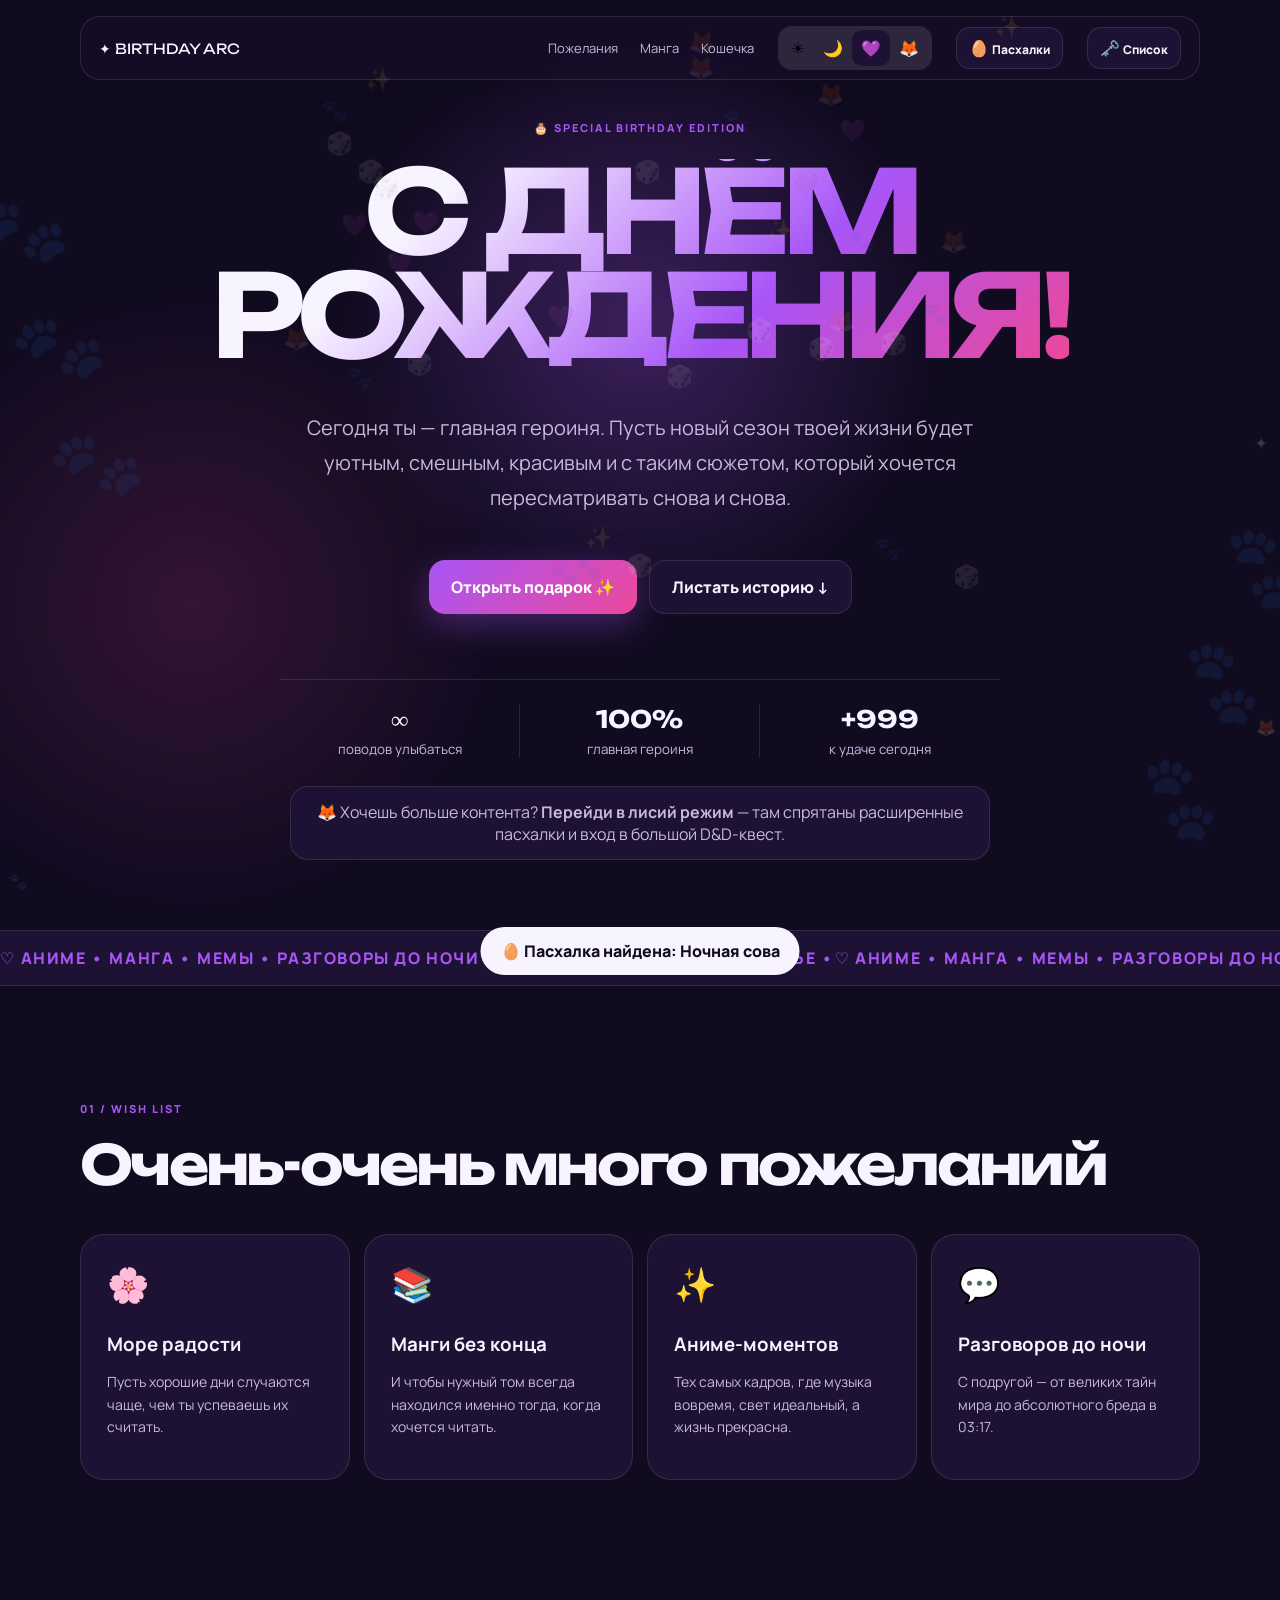
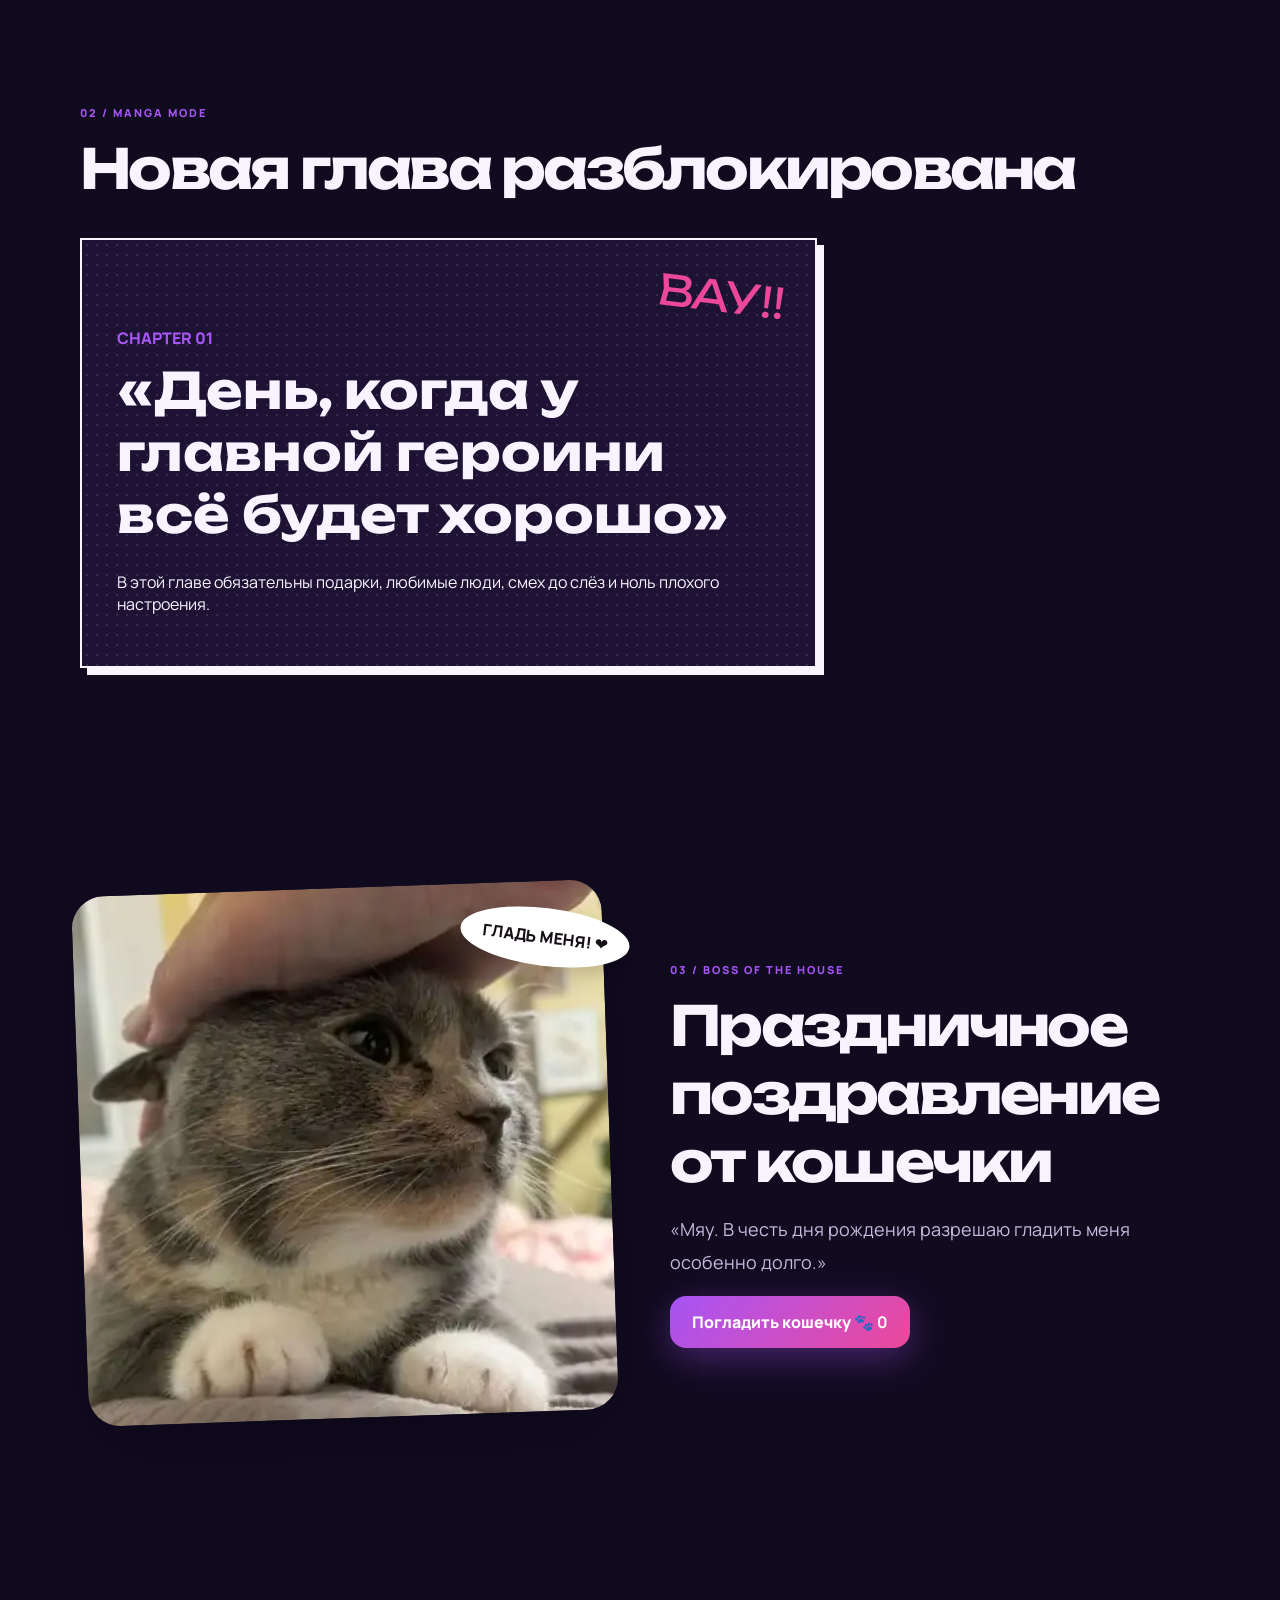
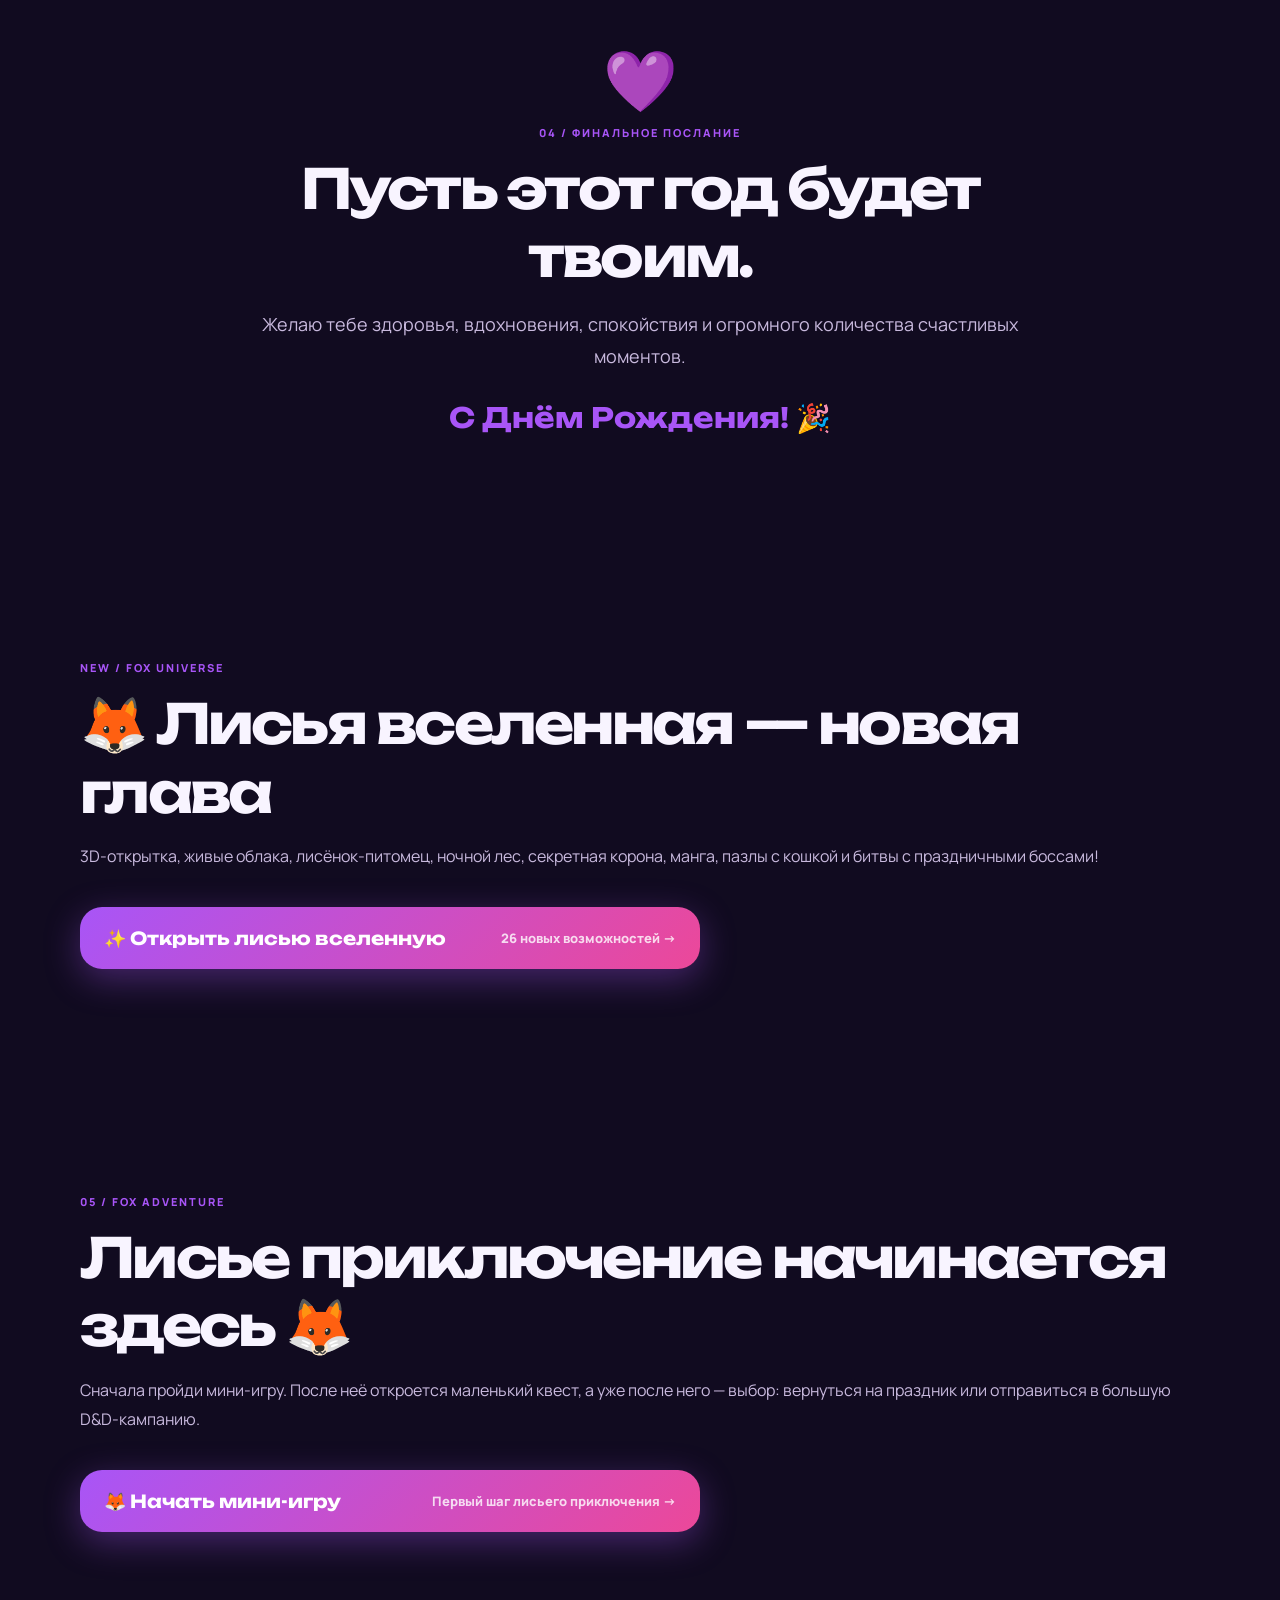
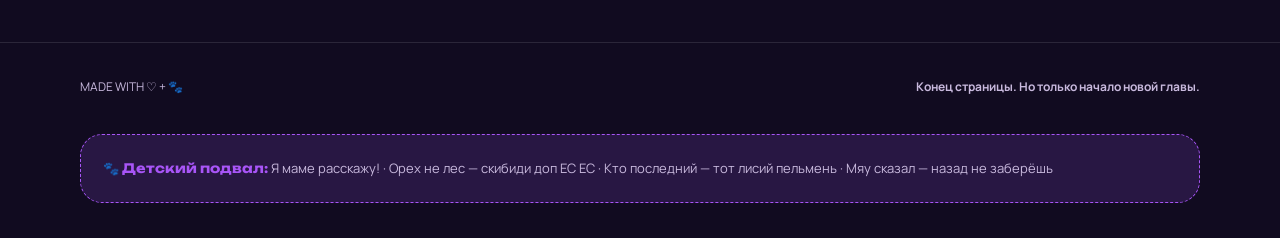
==== index.html @ 1d1bf6b6 "Link new fox universe from main birthday page" ====
<!doctype html><html lang="ru"><head><meta charset="utf-8"><meta name="viewport" content="width=device-width,initial-scale=1,viewport-fit=cover"><meta name="theme-color" content="#7c3aed"><title>Для самой главной героини 💜</title><link rel="stylesheet" href="style.css"></head><body data-theme="purple">
<div id="preloader"><div class="loaderCat">🐾</div><b>Загружаем праздничную главу…</b></div><canvas id="fx"></canvas>
<nav class="topbar"><a class="brand" href="#home">✦ BIRTHDAY ARC</a><div class="navlinks"><a href="#wishes">Пожелания</a><a href="#manga">Манга</a><a href="#cat">Кошечка</a></div><div class="theme-switcher"><button class="tip" data-tip="Светлая" data-theme="light">☀️</button><button class="tip" data-tip="Тёмная" data-theme="dark">🌙</button><button class="tip active" data-tip="Фиолетовая" data-theme="purple">💜</button><button class="tip" data-tip="Лиса" data-theme="fox">🦊</button></div><button class="secret-nav tip" data-tip="Пасхалки" id="secretMenuBtn">🥚 <span>Пасхалки</span></button><button class="secret-nav tip" data-tip="Все пасхалки" id="eggGuideBtn">🗝️ <span>Список</span></button></nav>
<div class="pawTrail pawTrailLeft" aria-hidden="true">🐾<br>🐾<br>🐾</div><div class="pawTrail pawTrailRight" aria-hidden="true">🐾<br>🐾<br>🐾</div><main><header class="hero" id="home"><div class="badge">🎂 SPECIAL BIRTHDAY EDITION</div><h1>С ДНЁМ<br><span>РОЖДЕНИЯ!</span></h1><p class="lead">Сегодня ты — главная героиня. Пусть новый сезон твоей жизни будет уютным, смешным, красивым и с таким сюжетом, который хочется пересматривать снова и снова.</p><div class="heroBtns"><button class="primary" id="openGift">Открыть подарок ✨</button><a class="ghost" href="#wishes">Листать историю ↓</a></div><div class="stats"><div><b>∞</b><small>поводов улыбаться</small></div><div><b>100%</b><small>главная героиня</small></div><div><b>+999</b><small>к удаче сегодня</small></div></div><div class="foxInvite" id="foxInvite">🦊 Хочешь больше контента? <b>Перейди в лисий режим</b> — там спрятаны расширенные пасхалки и вход в большой D&D-квест.</div></header>
<section class="ticker"><div><span>♡ АНИМЕ • МАНГА • МЕМЫ • РАЗГОВОРЫ ДО НОЧИ • КОШЕЧКА • ПОДАРКИ • СЧАСТЬЕ • </span><span>♡ АНИМЕ • МАНГА • МЕМЫ • РАЗГОВОРЫ ДО НОЧИ • КОШЕЧКА • ПОДАРКИ • СЧАСТЬЕ • </span></div></section>
<section id="wishes" class="section"><div class="sectionHead"><span>01 / WISH LIST</span><h2>Очень-очень много пожеланий</h2></div><div class="cards"><article><i>🌸</i><h3>Море радости</h3><p>Пусть хорошие дни случаются чаще, чем ты успеваешь их считать.</p></article><article><i>📚</i><h3>Манги без конца</h3><p>И чтобы нужный том всегда находился именно тогда, когда хочется читать.</p></article><article><i>✨</i><h3>Аниме-моментов</h3><p>Тех самых кадров, где музыка вовремя, свет идеальный, а жизнь прекрасна.</p></article><article><i>💬</i><h3>Разговоров до ночи</h3><p>С подругой — от великих тайн мира до абсолютного бреда в 03:17.</p></article></div></section>
<section id="manga" class="section manga"><div class="sectionHead"><span>02 / MANGA MODE</span><h2>Новая глава разблокирована</h2></div><div class="comic"><div class="comicBig"><div class="sfx">ВАУ!!</div><div class="chapter">CHAPTER 01</div><h3>«День, когда у главной героини всё будет хорошо»</h3><p>В этой главе обязательны подарки, любимые люди, смех до слёз и ноль плохого настроения.</p></div></div></section>
<section id="cat" class="section cat"><div class="catPhoto"><img src="assets/cat.webp" alt="Наша кошечка" class="realCat"><div class="catBubble">ГЛАДЬ МЕНЯ! ❤️</div></div><div class="catText"><span>03 / BOSS OF THE HOUSE</span><h2>Праздничное поздравление от кошечки</h2><p>«Мяу. В честь дня рождения разрешаю гладить меня особенно долго.»</p><button class="primary" id="petCat">Погладить кошечку 🐾 <b id="pets">0</b></button></div></section>
<section class="section final"><div class="heart">💜</div><span>04 / ФИНАЛЬНОЕ ПОСЛАНИЕ</span><h2>Пусть этот год будет твоим.</h2><p>Желаю тебе здоровья, вдохновения, спокойствия и огромного количества счастливых моментов.</p><strong>С Днём Рождения! 🎉</strong></section>
<section class="section questGate"><div class="sectionHead"><span>NEW / FOX UNIVERSE</span><h2>🦊 Лисья вселенная — новая глава</h2><p>3D-открытка, живые облака, лисёнок-питомец, ночной лес, секретная корона, манга, пазлы с кошкой и битвы с праздничными боссами!</p></div><a class="adventureBtn primary" href="wonder.html"><b>✨ Открыть лисью вселенную</b><span>26 новых возможностей →</span></a></section><section class="section questGate"><div class="sectionHead"><span>05 / FOX ADVENTURE</span><h2>Лисье приключение начинается здесь 🦊</h2><p>Сначала пройди мини-игру. После неё откроется маленький квест, а уже после него — выбор: вернуться на праздник или отправиться в большую D&D-кампанию.</p></div><a class="adventureBtn primary" href="mini-quest.html"><b>🦊 Начать мини-игру</b><span>Первый шаг лисьего приключения →</span></a></section></main>
<footer><span>MADE WITH ♡ + 🐾</span><b>Конец страницы. Но только начало новой главы.</b><div class="footerJokes"><b>🐾 Детский подвал:</b> Я маме расскажу! · Орех не лес — скибиди доп ЕС ЕС · Кто последний — тот лисий пельмень · Мяу сказал — назад не заберёшь</div></footer>
<div class="modal" id="gift"><div class="giftbox"><button id="closeGift">×</button><div class="giftEmoji">🎁</div><h2>Ты сегодня официально легенда дня ✨</h2><button class="primary" id="boom">Забрать бонус 💜</button></div></div>
<div class="egg egg1" data-egg="Лапка в углу">🐾</div><div class="egg egg2" data-egg="Звёздная пыль">✦</div><div class="egg egg3" data-egg="Лисий хвост">🦊</div><div id="secretPanel"><div class="secretCard"><button id="closeSecrets">×</button><small>🦊 FOX SECRET ARCHIVE</small><h2>🥚 Лисьи пасхалки</h2><p><b id="eggCount">0</b> / 15 найдено</p><p class="eggIntro">Каждая пасхалка — маленький секрет страницы. Найденные показывают своё название и описание. Наведи или нажми на выполненную, чтобы узнать, что нужно было сделать.</p><div id="eggList"></div><button class="ghost" id="hintBtn">💡 Дать подсказку</button><p id="hintText"></p></div></div><div id="eggGuide" class="modal"><div class="giftbox eggGuideBox"><button id="closeEggGuide">×</button><div class="giftEmoji">🗝️</div><h2>Карта пасхалок</h2><p>Здесь можно посмотреть названия всех секретов. Способ получения скрыт, пока пасхалка не выполнена.</p><div id="eggGuideList"></div></div></div><div id="toast">🐾 Кошечка довольна!</div><script src="script.js"></script></body></html>
---- style.css ----
@import url('https://fonts.googleapis.com/css2?family=Manrope:wght@400;600;700;800&family=Unbounded:wght@600;800&display=swap');
*{box-sizing:border-box}html{scroll-behavior:smooth}body{margin:0;font-family:Manrope,system-ui,sans-serif;background:var(--bg);color:var(--text);transition:.35s;overflow-x:hidden;--bg:#110b20;--card:#1d1233;--text:#f8f4ff;--muted:#c8b9dd;--accent:#a855f7;--accent2:#ec4899;--line:#ffffff1c;--glass:#160d27cc}body[data-theme=light]{--bg:#fff9fd;--card:#fff;--text:#291936;--muted:#735f7d;--accent:#9333ea;--accent2:#db2777;--line:#6b21771c;--glass:#fff9f2dd}body[data-theme=dark]{--bg:#090b11;--card:#12151d;--text:#f5f5f7;--muted:#aeb4c0;--accent:#7c3aed;--accent2:#d946ef;--line:#ffffff18;--glass:#090b11dd}button,a{font:inherit}.topbar{position:fixed;z-index:20;top:16px;left:50%;transform:translateX(-50%);width:min(1120px,calc(100% - 28px));height:64px;border:1px solid var(--line);background:var(--glass);backdrop-filter:blur(20px);border-radius:20px;display:flex;align-items:center;padding:0 18px;gap:24px;box-shadow:0 12px 40px #0002}.brand{font-family:Unbounded;text-decoration:none;color:var(--text);font-size:14px}.navlinks{display:flex;gap:22px;margin-left:auto}.navlinks a{color:var(--muted);text-decoration:none;font-size:13px}.theme-switcher{display:flex;padding:4px;background:var(--line);border-radius:14px}.theme-switcher button{border:0;background:transparent;border-radius:10px;padding:7px 9px;cursor:pointer}.theme-switcher button.active{background:var(--card)}main{position:relative;z-index:2}.hero{min-height:100svh;display:flex;flex-direction:column;align-items:center;justify-content:center;text-align:center;padding:120px 20px 70px;background:radial-gradient(circle at 50% 35%,color-mix(in srgb,var(--accent) 28%,transparent),transparent 34%),radial-gradient(circle at 15% 65%,color-mix(in srgb,var(--accent2) 16%,transparent),transparent 25%)}.badge,.sectionHead span,.catText>span,.final>span{font-weight:800;letter-spacing:.18em;font-size:11px;color:var(--accent)}h1{font-family:Unbounded;font-size:clamp(50px,9vw,118px);line-height:.9;letter-spacing:-.07em;margin:24px 0;background:linear-gradient(135deg,var(--text) 25%,var(--accent) 65%,var(--accent2));-webkit-background-clip:text;color:transparent}h1 span{white-space:nowrap}.lead{max-width:720px;color:var(--muted);font-size:clamp(16px,2vw,20px);line-height:1.75}.heroBtns{display:flex;gap:12px;margin-top:25px}.primary,.ghost{border:0;border-radius:16px;padding:15px 22px;text-decoration:none;cursor:pointer;font-weight:800}.primary{background:linear-gradient(135deg,var(--accent),var(--accent2));color:white;box-shadow:0 10px 35px color-mix(in srgb,var(--accent) 35%,transparent)}.ghost{border:1px solid var(--line);color:var(--text);background:var(--card)}.stats{display:grid;grid-template-columns:repeat(3,1fr);width:min(720px,100%);margin-top:65px;border-top:1px solid var(--line);padding-top:24px}.stats div{display:flex;flex-direction:column;border-right:1px solid var(--line)}.stats div:last-child{border:0}.stats b{font-family:Unbounded;font-size:24px}.stats small{color:var(--muted);margin-top:6px}.ticker{overflow:hidden;border-block:1px solid var(--line);padding:16px 0;background:var(--card);white-space:nowrap}.ticker div{width:max-content;font-weight:800;letter-spacing:.1em;color:var(--accent);animation:ticker 25s linear infinite}@keyframes ticker{to{transform:translateX(-50%)}}.section{width:min(1120px,calc(100% - 36px));margin:0 auto;padding:110px 0}.sectionHead{margin-bottom:36px}.sectionHead h2,.catText h2,.final h2{font-family:Unbounded;font-size:clamp(30px,5vw,55px);letter-spacing:-.05em;margin:12px 0}.sectionHead p,.catText p,.final p{color:var(--muted);line-height:1.8}.cards{display:grid;grid-template-columns:repeat(4,1fr);gap:14px}.cards article{background:var(--card);border:1px solid var(--line);border-radius:24px;padding:26px;min-height:220px;transition:.25s}.cards article:hover{transform:translateY(-7px) rotate(-1deg);border-color:var(--accent)}.cards i{font-style:normal;font-size:34px}.cards h3{margin:24px 0 8px}.cards p{color:var(--muted);font-size:14px;line-height:1.6}.comic{display:grid;grid-template-columns:2fr 1fr;gap:14px}.comicBig,.comicSide>div{background:var(--card);border:2px solid var(--text);box-shadow:7px 7px 0 var(--text);padding:35px;position:relative}.comicBig{min-height:430px;display:flex;flex-direction:column;justify-content:flex-end;background-image:radial-gradient(var(--line) 1px,transparent 1px);background-size:10px 10px}.comicBig h3{font-family:Unbounded;font-size:clamp(28px,4vw,50px);max-width:800px;margin:10px 0}.comicBig p{max-width:700px}.chapter{font-weight:900;color:var(--accent)}.sfx{position:absolute;right:30px;top:30px;font-family:Unbounded;font-size:42px;transform:rotate(7deg);color:var(--accent2)}.comicSide{display:grid;gap:14px}.comicSide>div{display:flex;flex-direction:column;justify-content:center}.comicSide b{font-family:Unbounded;font-size:28px;margin-bottom:15px}.comicSide span{color:var(--muted)}.cat{display:grid;grid-template-columns:1fr 1fr;gap:60px;align-items:center}.catPhoto{position:relative}.catPhoto img{width:100%;display:block;border-radius:32px;box-shadow:0 25px 80px #0004;transform:rotate(-2deg)}.catBubble{position:absolute;right:-20px;top:20px;background:white;color:#181018;padding:18px 22px;border-radius:50%;font-weight:900;transform:rotate(7deg);box-shadow:0 8px 25px #0003}.catText p{font-size:18px}.final{text-align:center;max-width:850px}.final .heart{font-size:60px;animation:pulse 1.3s infinite}.final p{font-size:18px}.final strong{display:block;font-family:Unbounded;font-size:28px;margin-top:28px;color:var(--accent)}@keyframes pulse{50%{transform:scale(1.18)}}footer{border-top:1px solid var(--line);padding:35px max(20px,calc((100% - 1120px)/2));display:flex;justify-content:space-between;color:var(--muted);font-size:12px}.paw-float{position:fixed;z-index:1;opacity:.12;pointer-events:none}.paw-float img{width:180px}.p1{left:-55px;top:25%;transform:rotate(20deg)}.p2{right:-60px;bottom:10%;transform:rotate(-18deg)}#fx{position:fixed;inset:0;z-index:50;pointer-events:none}.modal{position:fixed;z-index:40;inset:0;background:#05020bd9;backdrop-filter:blur(12px);display:grid;place-items:center;padding:20px;opacity:0;visibility:hidden;transition:.25s}.modal.show{opacity:1;visibility:visible}.giftbox{width:min(500px,100%);background:var(--card);border:1px solid var(--line);border-radius:32px;padding:42px;text-align:center;position:relative;box-shadow:0 40px 100px #0008}.giftbox>button#closeGift{position:absolute;right:15px;top:15px;border:0;background:var(--line);color:var(--text);width:38px;height:38px;border-radius:50%;font-size:20px}.giftEmoji{font-size:70px}.giftbox h2{font-family:Unbounded}.giftbox p{line-height:1.8;color:var(--muted)}#toast{position:fixed;z-index:60;left:50%;bottom:25px;transform:translate(-50%,100px);background:var(--text);color:var(--bg);padding:13px 20px;border-radius:99px;font-weight:800;transition:.3s}#toast.show{transform:translate(-50%,0)}#preloader{position:fixed;z-index:100;inset:0;background:#110b20;color:#fff;display:grid;place-content:center;text-align:center;gap:16px;transition:.5s}.loaderCat{font-size:55px;animation:pulse .8s infinite}#preloader.hide{opacity:0;visibility:hidden}
@media(max-width:850px){.navlinks{display:none}.topbar{height:58px}.brand{font-size:11px}.theme-switcher{margin-left:auto}.hero{padding-top:100px}.cards{grid-template-columns:repeat(2,1fr)}.comic,.cat{grid-template-columns:1fr}.comicBig{min-height:380px}.cat{gap:35px}.catBubble{right:5px}.section{padding:80px 0}footer{flex-direction:column;gap:8px}.paw-float img{width:110px}}
@media(max-width:520px){h1{font-size:clamp(43px,15vw,70px)}h1 span{white-space:normal}.heroBtns{flex-direction:column;width:100%}.heroBtns>*{width:100%}.stats{gap:5px}.stats b{font-size:18px}.stats small{font-size:10px;padding:0 4px}.cards{grid-template-columns:1fr}.cards article{min-height:auto}.comicBig,.comicSide>div{padding:24px}.sfx{font-size:28px}.giftbox{padding:35px 22px}.catText p,.final p{font-size:16px}}
@media(prefers-reduced-motion:reduce){*{scroll-behavior:auto!important;animation:none!important;transition:none!important}}

body[data-theme=fox]{--bg:#160d08;--card:#2a160c;--text:#fff7e8;--muted:#e7c7a5;--accent:#ff7a18;--accent2:#ffb000;--line:#ffbd6630;--glass:#1b0e08dd}.foxDen{display:grid;grid-template-columns:220px 1fr;gap:30px;align-items:center;background:var(--card);border:1px solid var(--line);border-radius:32px;padding:34px}.foxHero{font-size:130px;text-align:center;cursor:pointer}.codeRow{display:flex;gap:10px}.codeRow input{width:130px;border:1px solid var(--line);background:var(--bg);color:var(--text);font-size:28px;text-align:center;border-radius:14px;padding:10px}.egg{position:fixed;z-index:15;cursor:pointer;opacity:.18}.egg:hover{opacity:1}.egg1{left:8px;bottom:8px}.egg2{right:12px;top:48%}.egg3{right:4px;bottom:18%}#secretPanel{position:fixed;z-index:70;inset:0;background:#05020bd9;backdrop-filter:blur(12px);display:grid;place-items:center;padding:18px;opacity:0;visibility:hidden;transition:.25s}#secretPanel.show{opacity:1;visibility:visible}.secretCard{width:min(600px,100%);max-height:85vh;overflow:auto;background:var(--card);border:1px solid var(--line);border-radius:28px;padding:30px;position:relative}.secretCard>button#closeSecrets{position:absolute;right:14px;top:14px}#eggList{display:grid;grid-template-columns:1fr 1fr;gap:8px;margin:20px 0}.eggItem{padding:10px;border-radius:12px;background:var(--line);font-size:13px}.eggItem.locked{opacity:.45;filter:blur(2px)}#hintText{color:var(--accent);min-height:24px}@media(max-width:650px){.foxDen{grid-template-columns:1fr}.codeRow{flex-direction:column}.codeRow input{width:100%}#eggList{grid-template-columns:1fr}}

body[data-theme=fox]{--bg:#160d08;--card:#2a160c;--text:#fff7e8;--muted:#e7c7a5;--accent:#ff7a18;--accent2:#ffb000;--line:#ffbd6630;--glass:#1b0e08dd}
.tip{position:relative}.tip:after{content:attr(data-tip);position:absolute;top:calc(100% + 12px);left:50%;transform:translateX(-50%) translateY(-5px);background:#111;color:#fff;padding:7px 10px;border-radius:9px;font-size:11px;white-space:nowrap;opacity:0;pointer-events:none;transition:.2s}.tip:hover:after{opacity:1;transform:translateX(-50%) translateY(0)}
.secret-nav{border:1px solid var(--line);background:var(--card);color:var(--text);border-radius:14px;padding:9px 12px;cursor:pointer;font-weight:800}.secret-nav span{font-size:12px}.foxInvite{margin-top:28px;max-width:700px;padding:14px 18px;border:1px solid var(--line);background:var(--card);border-radius:18px;color:var(--muted)}
.foxDen{display:grid;grid-template-columns:220px 1fr;gap:30px;align-items:center;background:var(--card);border:1px solid var(--line);border-radius:32px;padding:34px}.foxHero{font-size:130px;text-align:center;cursor:pointer}.codeRow{display:flex;gap:10px}.codeRow input{width:130px;border:1px solid var(--line);background:var(--bg);color:var(--text);font-size:28px;font-weight:800;text-align:center;border-radius:14px;padding:10px}.bigQuest{display:inline-block;margin-top:15px}.hiddenQuest{display:none!important}
.catFallback{font-size:140px;min-height:330px;display:grid;place-items:center;background:linear-gradient(135deg,var(--card),color-mix(in srgb,var(--accent) 20%,var(--card)));border-radius:32px}
.egg{position:fixed;z-index:15;cursor:pointer;opacity:.18}.egg:hover{opacity:1}.egg1{left:8px;bottom:8px}.egg2{right:12px;top:48%}.egg3{right:4px;bottom:18%}#secretPanel{position:fixed;z-index:70;inset:0;background:#120904e8;backdrop-filter:blur(12px);display:grid;place-items:center;padding:18px;opacity:0;visibility:hidden;transition:.25s}#secretPanel.show{opacity:1;visibility:visible}.secretCard{width:min(600px,100%);max-height:85vh;overflow:auto;background:linear-gradient(145deg,#2a160c,#1b0e08);border:1px solid #ff9a3d55;border-radius:28px;padding:30px;position:relative;box-shadow:0 30px 100px #0008}.secretCard h2{color:#ff9a3d}.secretCard>button#closeSecrets{position:absolute;right:14px;top:14px;border:0;border-radius:50%;width:38px;height:38px;background:#ff9a3d22;color:#fff}#eggList{display:grid;grid-template-columns:1fr 1fr;gap:8px;margin:20px 0}.eggItem{padding:10px;border-radius:12px;background:#ff9a3d18;font-size:13px}.eggItem.locked{opacity:.45;filter:blur(2px)}#hintText{color:#ffb000;min-height:24px}
@media(max-width:850px){.secret-nav span{display:none}.topbar{gap:8px}.foxDen{grid-template-columns:1fr}.foxHero{font-size:100px}}
.realCat{width:100%;aspect-ratio:1/1;object-fit:cover;object-position:center;border-radius:32px;display:block;box-shadow:0 24px 70px #0005}
.questPickGrid{display:grid;grid-template-columns:1fr 1fr;gap:16px}.questPick{min-height:180px;padding:28px;border-radius:28px;border:1px solid var(--line);background:linear-gradient(145deg,var(--card),color-mix(in srgb,var(--accent) 10%,var(--card)));color:var(--text);text-decoration:none;display:flex;flex-direction:column;justify-content:flex-end;transition:.25s}.questPick:hover{transform:translateY(-6px);border-color:var(--accent)}.questPick b{font-family:Unbounded;font-size:24px}.questPick span{margin-top:10px;color:var(--muted)}
@media(max-width:650px){
 body{padding-bottom:12px}.topbar{top:8px;width:calc(100% - 16px);height:auto;min-height:58px;padding:8px 10px;border-radius:18px;gap:7px}.brand{font-size:10px;line-height:1.2;max-width:92px}.theme-switcher{padding:3px;gap:1px}.theme-switcher button{padding:7px;width:34px;height:34px}.secret-nav{width:38px;height:38px;padding:0;display:grid;place-items:center}.secret-nav span{display:none}
 .hero{min-height:92svh;padding:96px 16px 55px}.hero h1{margin:18px 0;font-size:clamp(42px,14vw,64px);line-height:.94}.lead{font-size:15px;line-height:1.65}.foxInvite{font-size:13px;margin-top:24px}.stats{margin-top:38px}.section{width:calc(100% - 24px);padding:64px 0}.sectionHead{margin-bottom:24px}.sectionHead h2,.catText h2,.final h2{font-size:clamp(27px,9vw,40px);line-height:1.08}
 .cards{gap:10px}.cards article{border-radius:20px;padding:20px}.comicBig,.comicSide>div{box-shadow:4px 4px 0 var(--text);border-radius:4px}.comicBig{min-height:320px}.cat{gap:26px}.catPhoto{width:100%}.realCat{border-radius:24px;transform:none!important}.catBubble{right:8px;top:10px;padding:12px 15px;font-size:12px}.catText{text-align:center}.catText .primary{width:100%}
 .questPickGrid{grid-template-columns:1fr;gap:10px}.questPick{min-height:145px;padding:22px;border-radius:22px}.questPick b{font-size:20px}.foxDen{padding:22px;border-radius:24px}.foxHero{font-size:84px}.codeRow .primary{width:100%}
 .secretCard{width:100%;max-height:90svh;border-radius:24px;padding:24px 18px}.secretCard h2{font-size:26px}.giftbox{border-radius:24px}.tip:after{display:none}footer{padding:28px 18px}
}

.adventureBtn{display:flex!important;align-items:center;justify-content:space-between;gap:16px;width:min(620px,100%);padding:20px 24px!important;border-radius:22px!important;text-decoration:none!important}.adventureBtn b{font-family:Unbounded;font-size:18px}.adventureBtn span{font-size:13px;opacity:.8}.questStandalone{min-height:100svh;padding-top:90px}.unlockCard,.puzzleCard{background:var(--card);border:1px solid var(--line);border-radius:26px;padding:26px;margin:18px 0}.unlockCard{display:grid;gap:16px}.unlockCard>b{font-family:Unbounded;font-size:24px}.finishChoices{display:flex;gap:12px;flex-wrap:wrap;margin-top:20px}.finishChoices .adventureBtn{width:auto;flex:1;min-width:240px}.choiceBtn{border:1px solid var(--line);background:var(--bg);color:var(--text);border-radius:14px;padding:13px 18px;margin:6px;cursor:pointer}.choiceBtn.done{border-color:var(--accent);background:color-mix(in srgb,var(--accent) 18%,var(--card))}.questResult{margin-top:20px}.catGallery{display:grid;grid-template-columns:repeat(2,1fr);gap:14px;margin:24px 0 45px}.catGallery img,.photoPlaceholder{width:100%;aspect-ratio:1/1;object-fit:cover;border-radius:26px;border:1px solid var(--line)}.photoPlaceholder{display:grid;place-items:center;text-align:center;background:var(--card);font-size:38px;padding:20px}.photoPlaceholder b{display:block;font-size:14px}.finaleCats{margin-top:80px}
@media(max-width:650px){.adventureBtn{padding:17px 18px!important;border-radius:18px!important}.adventureBtn b{font-size:15px}.adventureBtn span{font-size:11px}.finishChoices{display:grid}.finishChoices .adventureBtn{width:100%;min-width:0}.puzzleCard,.unlockCard{padding:20px;border-radius:20px}.choiceBtn{width:100%;margin:5px 0}.catGallery{grid-template-columns:1fr;gap:10px}.finaleWishes{grid-template-columns:1fr}.questStandalone{padding-top:78px}}

.stickerWall{display:grid;grid-template-columns:repeat(3,1fr);gap:18px;margin:30px 0 55px}.sticker{position:relative;transform:rotate(-2deg);filter:drop-shadow(0 18px 20px #0005)}.sticker:nth-child(even){transform:rotate(2deg)}.sticker img{width:100%;aspect-ratio:1/1;object-fit:cover;border-radius:45% 55% 48% 52%;border:7px solid #fff}.sticker b{position:absolute;left:50%;bottom:4%;transform:translateX(-50%);width:max-content;max-width:92%;padding:9px 13px;border:4px solid #fff;border-radius:18px;background:#ff2f73;color:#fff;font-family:Unbounded;font-size:12px;text-align:center;text-shadow:0 2px #111;box-shadow:0 0 0 3px #111}.sillyFooter,.footerJokes{margin-top:30px;padding:22px;border:1px dashed var(--accent);border-radius:22px;background:color-mix(in srgb,var(--accent) 8%,var(--card));line-height:1.8}.sillyFooter b,.footerJokes b{font-family:Unbounded;color:var(--accent)}.footerJokes{width:min(1100px,calc(100% - 24px));margin:25px auto 0;font-size:13px}
@media(max-width:650px){.stickerWall{grid-template-columns:repeat(2,1fr);gap:12px}.sticker img{border-width:5px}.sticker b{font-size:9px;padding:7px 9px;border-width:3px}.sillyFooter,.footerJokes{padding:16px;font-size:12px}}

.eggIntro{color:var(--muted);line-height:1.6;font-size:13px}.eggItem{position:relative;cursor:help}.eggItem small{display:block;margin-top:7px;color:var(--muted);line-height:1.45}.eggItem.done:hover{border:1px solid var(--accent);transform:translateY(-2px)}#eggGuideList{display:grid;gap:9px;margin-top:20px;text-align:left}.guideEgg{display:flex;flex-direction:column;gap:5px;padding:13px 15px;border:1px solid var(--line);border-radius:14px;background:var(--bg)}.guideEgg b{color:var(--accent)}.guideEgg span{font-size:12px;color:var(--muted)}.eggGuideBox{max-height:88svh;overflow:auto}.catGallery{grid-template-columns:repeat(3,1fr)}.catGallery img:nth-child(2n){transform:rotate(1.5deg)}.catGallery img:nth-child(2n+1){transform:rotate(-1deg)}.catGallery img{transition:.25s}.catGallery img:hover{transform:scale(1.03) rotate(0)}
@media(max-width:650px){.catGallery{grid-template-columns:repeat(2,1fr)}.catGallery img{border-radius:18px}.topbar .secret-nav{flex:0 0 38px}}

/* Expanded sticker wall */
.stickerWall{grid-template-columns:repeat(4,minmax(0,1fr));gap:22px 16px}
.sticker{min-width:0;padding:5px 3px 18px}
.sticker img{display:block;width:100%;aspect-ratio:1/1;object-fit:cover;object-position:center;border-radius:48% 52% 46% 54%;border:7px solid #fff;outline:3px solid #111;background:#111}
.sticker:nth-child(3n) img{border-radius:55% 45% 52% 48%}
.sticker:nth-child(4n) img{object-position:45% 45%}
.sticker:nth-child(5n) img{object-position:55% 50%}
@media(max-width:850px){.stickerWall{grid-template-columns:repeat(3,minmax(0,1fr));gap:18px 12px}}
@media(max-width:650px){.stickerWall{grid-template-columns:repeat(2,minmax(0,1fr));gap:18px 10px}.sticker{padding-bottom:16px}.sticker img{border-width:5px;outline-width:2px}.sticker b{max-width:96%;white-space:normal;line-height:1.2}}

/* Audit fixes */
.ticker div{display:flex}.ticker div span{display:inline-block}
footer{flex-wrap:wrap;gap:14px}.footerJokes{flex-basis:100%}
.stickerHead{margin-top:70px;margin-bottom:22px}.finaleBasement{width:min(1120px,calc(100% - 36px));margin:40px auto 0}
@media(max-width:650px){.stickerHead{margin-top:52px}.finaleBasement{width:calc(100% - 24px)}}

/* Full-site audit fixes */
button:focus-visible,a:focus-visible,input:focus-visible{outline:3px solid var(--accent);outline-offset:3px}
img{max-width:100%}.questResult:empty{display:none}
.finaleBasement{box-sizing:border-box;margin-top:48px;padding:24px;border:1px solid var(--line);border-radius:22px;background:var(--card)}
@media(max-width:420px){.topbar{gap:4px}.brand{max-width:76px;font-size:9px}.theme-switcher button{width:31px;height:31px;padding:5px}.secret-nav{width:34px;height:34px}.questNav{font-size:12px;padding:10px}.questHero{padding-left:14px;padding-right:14px}.questHero h1{font-size:clamp(42px,14vw,64px)}.chapter{padding:20px}.boss{font-size:100px}}

/* Paw trail background */
.pawTrail{position:fixed;z-index:0;pointer-events:none;opacity:.12;font-size:72px;line-height:1.7;filter:drop-shadow(0 4px 10px #0003);transform:rotate(-18deg);user-select:none}.pawTrailLeft{left:1vw;top:18vh}.pawTrailRight{right:1vw;bottom:4vh;transform:rotate(20deg)}body[data-theme=fox] .pawTrail{color:#ff8a24;opacity:.28;font-size:0}body[data-theme=fox] .pawTrail::before{content:"🦊  🐾  🦊  🐾  🦊";font-size:64px;display:block;writing-mode:vertical-rl;letter-spacing:18px} @media(max-width:650px){.pawTrail{font-size:46px;opacity:.09}.pawTrailLeft{left:-14px}.pawTrailRight{right:-14px}body[data-theme=fox] .pawTrail::before{font-size:42px}}
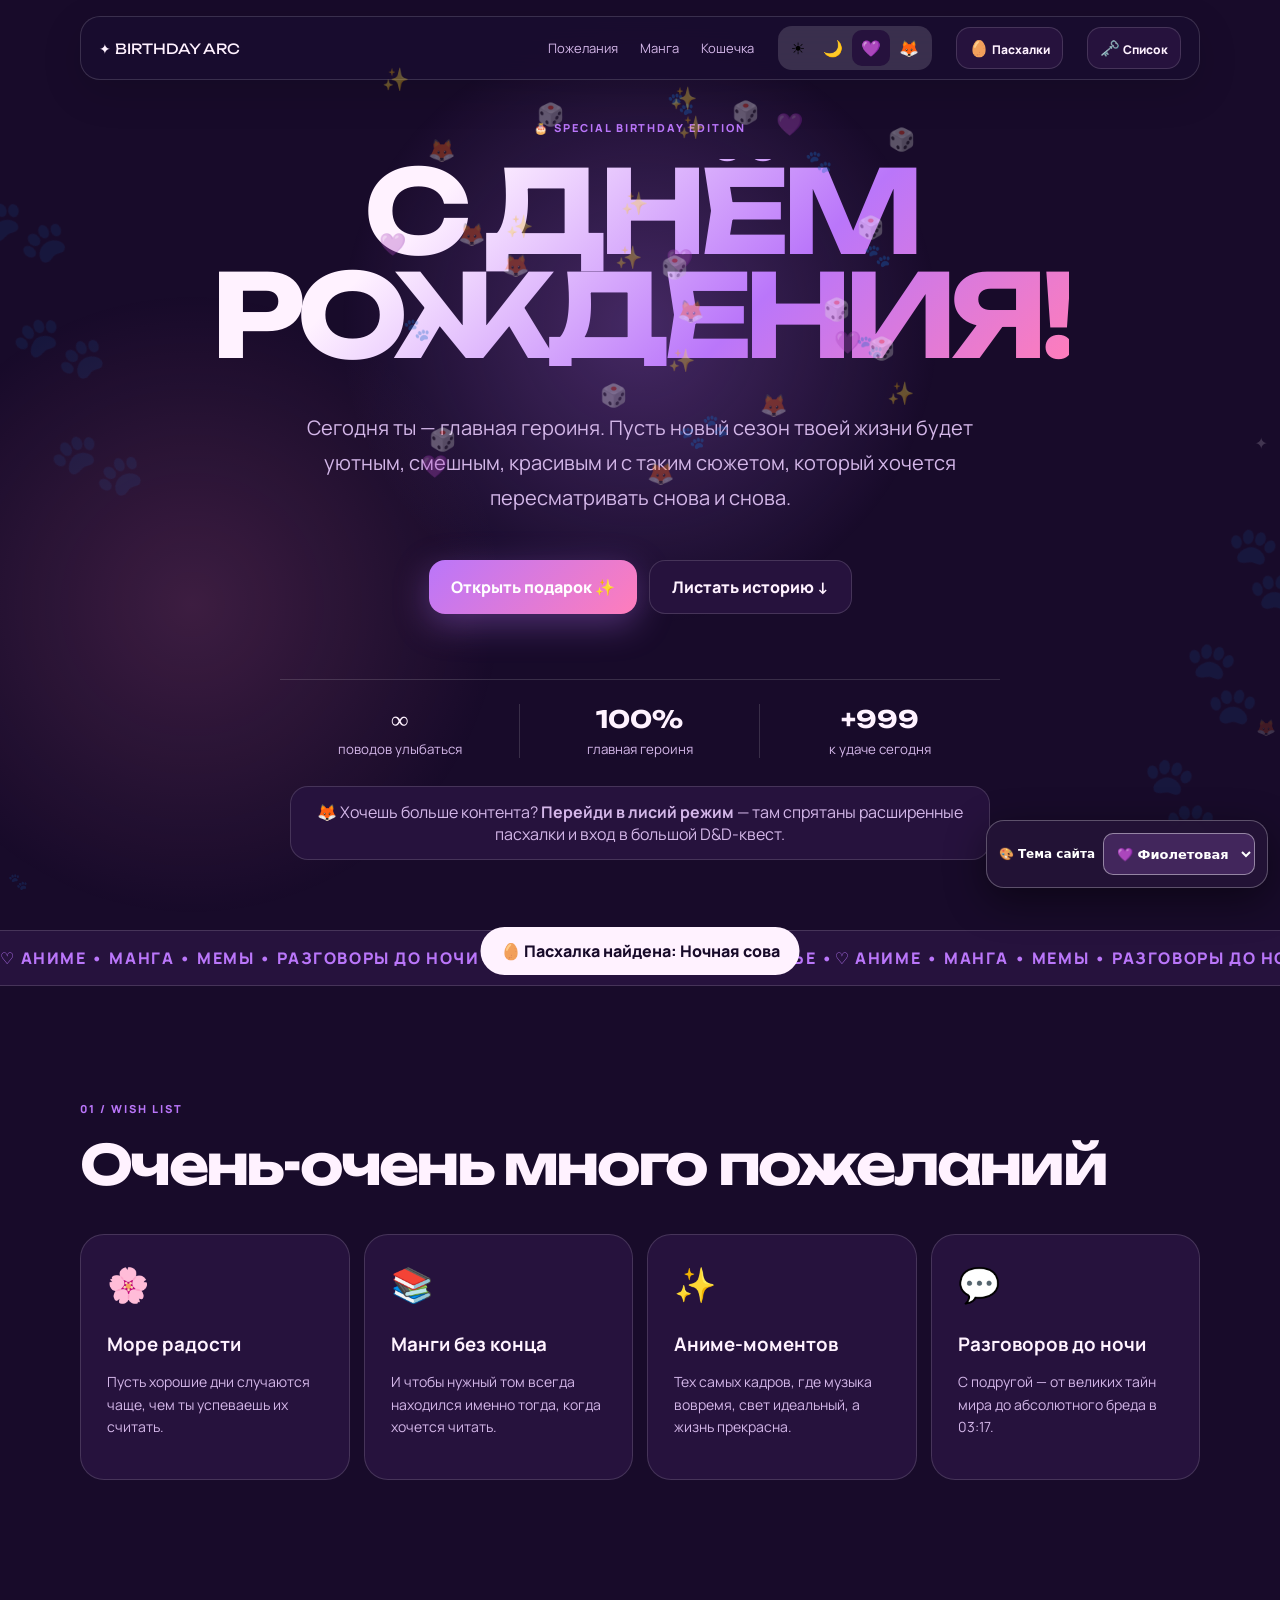
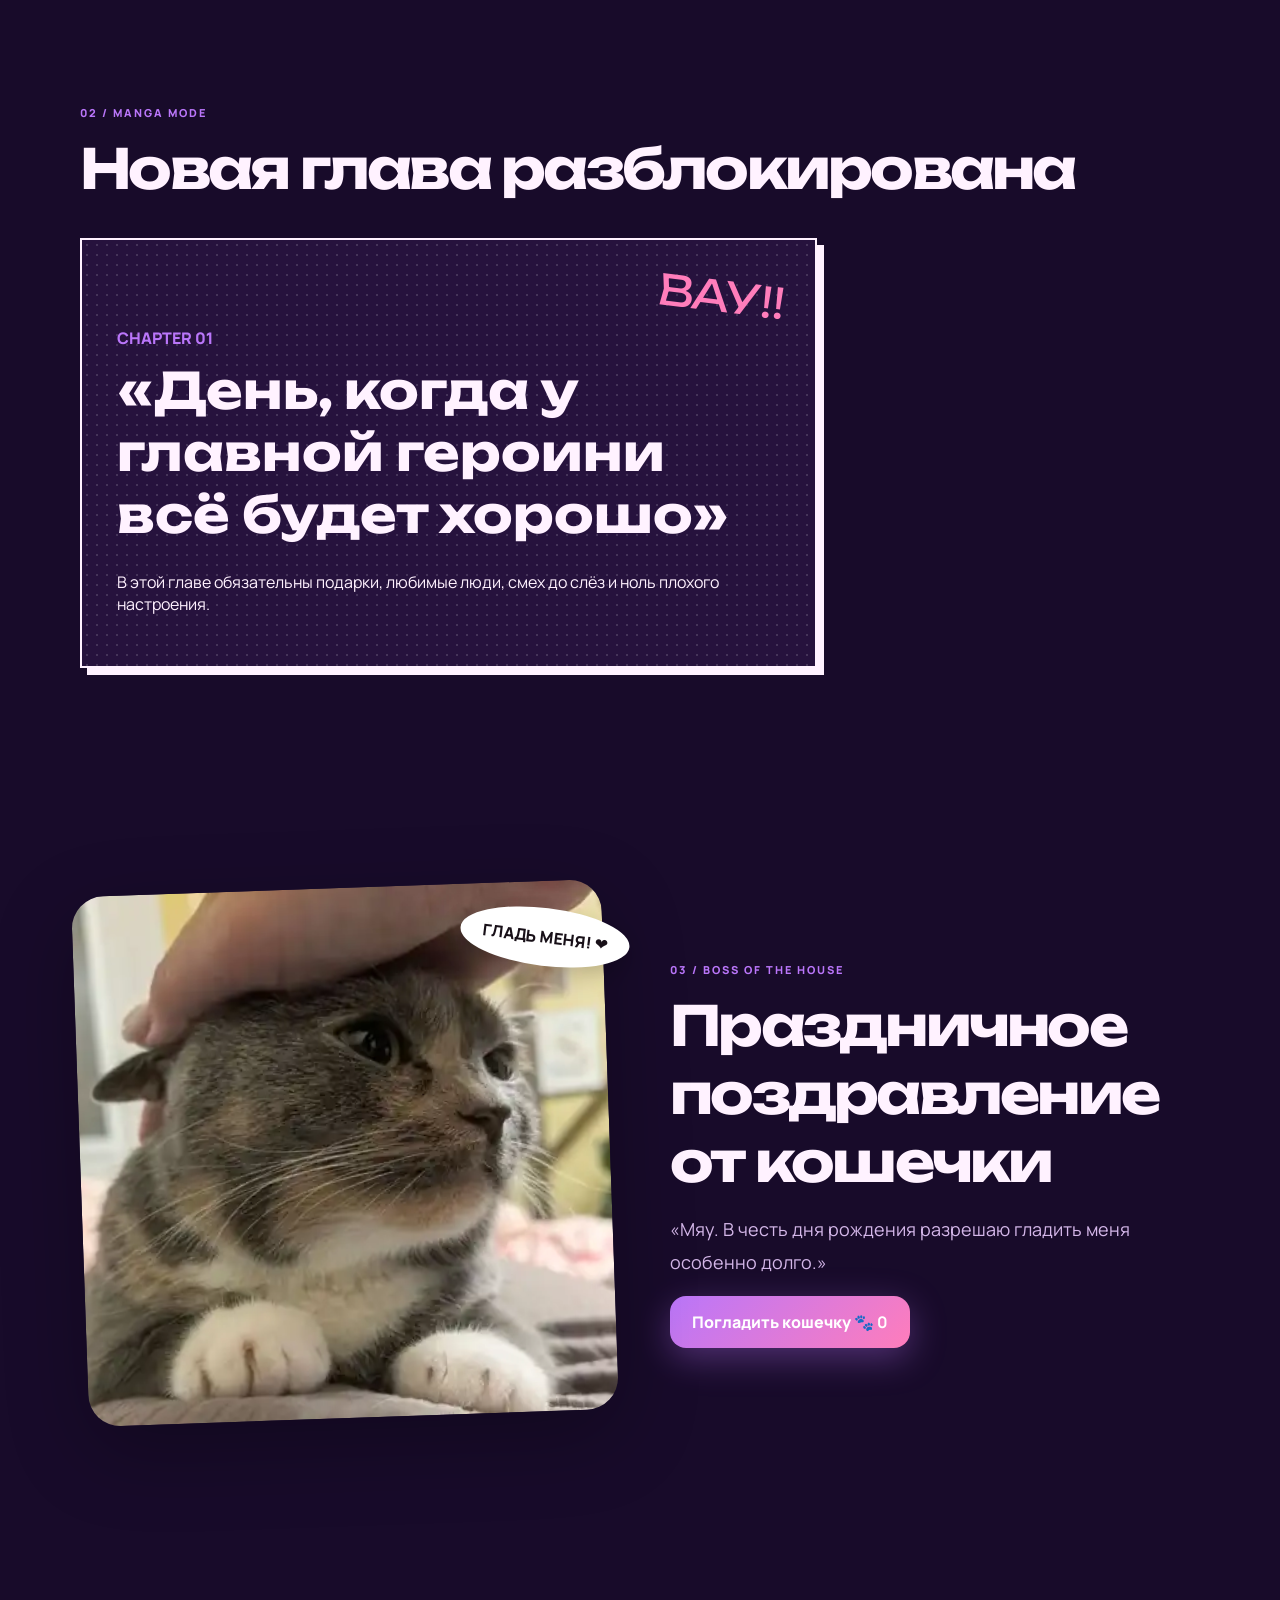
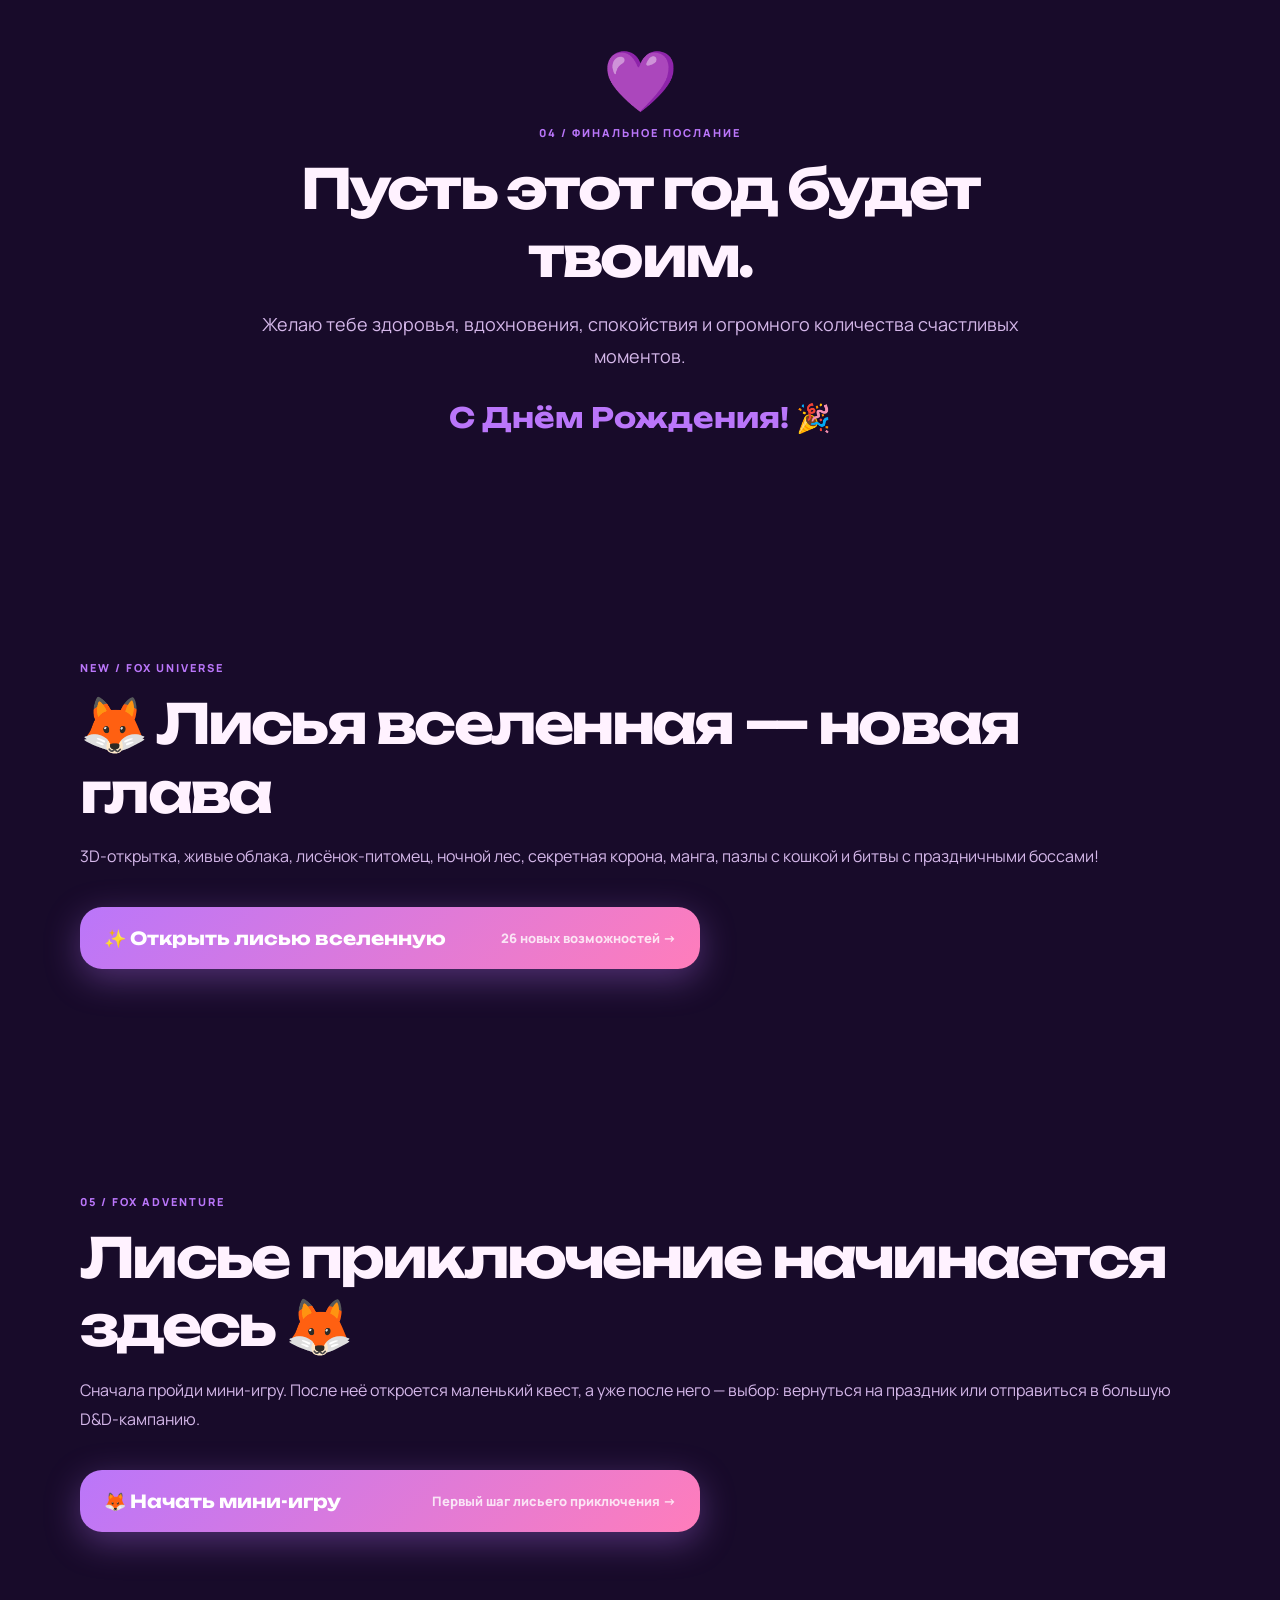
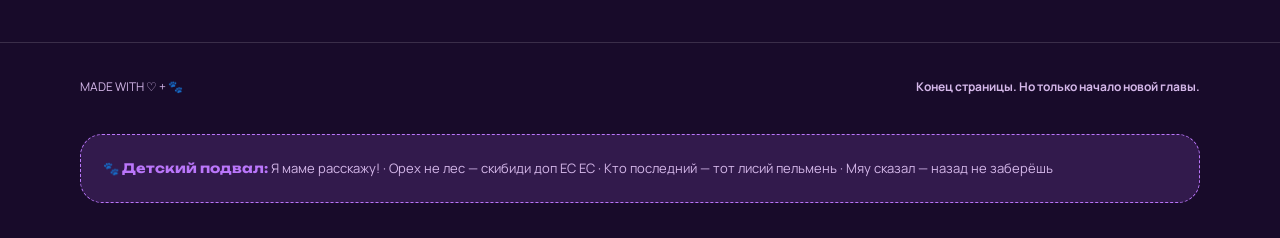
==== commit a8b51f04: "Enable shared saved themes on index.html" ====
--- a/index.html
+++ b/index.html
@@ -10,4 +10,4 @@
 <section class="section questGate"><div class="sectionHead"><span>NEW / FOX UNIVERSE</span><h2>🦊 Лисья вселенная — новая глава</h2><p>3D-открытка, живые облака, лисёнок-питомец, ночной лес, секретная корона, манга, пазлы с кошкой и битвы с праздничными боссами!</p></div><a class="adventureBtn primary" href="wonder.html"><b>✨ Открыть лисью вселенную</b><span>26 новых возможностей →</span></a></section><section class="section questGate"><div class="sectionHead"><span>05 / FOX ADVENTURE</span><h2>Лисье приключение начинается здесь 🦊</h2><p>Сначала пройди мини-игру. После неё откроется маленький квест, а уже после него — выбор: вернуться на праздник или отправиться в большую D&D-кампанию.</p></div><a class="adventureBtn primary" href="mini-quest.html"><b>🦊 Начать мини-игру</b><span>Первый шаг лисьего приключения →</span></a></section></main>
 <footer><span>MADE WITH ♡ + 🐾</span><b>Конец страницы. Но только начало новой главы.</b><div class="footerJokes"><b>🐾 Детский подвал:</b> Я маме расскажу! · Орех не лес — скибиди доп ЕС ЕС · Кто последний — тот лисий пельмень · Мяу сказал — назад не заберёшь</div></footer>
 <div class="modal" id="gift"><div class="giftbox"><button id="closeGift">×</button><div class="giftEmoji">🎁</div><h2>Ты сегодня официально легенда дня ✨</h2><button class="primary" id="boom">Забрать бонус 💜</button></div></div>
-<div class="egg egg1" data-egg="Лапка в углу">🐾</div><div class="egg egg2" data-egg="Звёздная пыль">✦</div><div class="egg egg3" data-egg="Лисий хвост">🦊</div><div id="secretPanel"><div class="secretCard"><button id="closeSecrets">×</button><small>🦊 FOX SECRET ARCHIVE</small><h2>🥚 Лисьи пасхалки</h2><p><b id="eggCount">0</b> / 15 найдено</p><p class="eggIntro">Каждая пасхалка — маленький секрет страницы. Найденные показывают своё название и описание. Наведи или нажми на выполненную, чтобы узнать, что нужно было сделать.</p><div id="eggList"></div><button class="ghost" id="hintBtn">💡 Дать подсказку</button><p id="hintText"></p></div></div><div id="eggGuide" class="modal"><div class="giftbox eggGuideBox"><button id="closeEggGuide">×</button><div class="giftEmoji">🗝️</div><h2>Карта пасхалок</h2><p>Здесь можно посмотреть названия всех секретов. Способ получения скрыт, пока пасхалка не выполнена.</p><div id="eggGuideList"></div></div></div><div id="toast">🐾 Кошечка довольна!</div><script src="script.js"></script></body></html>+<div class="egg egg1" data-egg="Лапка в углу">🐾</div><div class="egg egg2" data-egg="Звёздная пыль">✦</div><div class="egg egg3" data-egg="Лисий хвост">🦊</div><div id="secretPanel"><div class="secretCard"><button id="closeSecrets">×</button><small>🦊 FOX SECRET ARCHIVE</small><h2>🥚 Лисьи пасхалки</h2><p><b id="eggCount">0</b> / 15 найдено</p><p class="eggIntro">Каждая пасхалка — маленький секрет страницы. Найденные показывают своё название и описание. Наведи или нажми на выполненную, чтобы узнать, что нужно было сделать.</p><div id="eggList"></div><button class="ghost" id="hintBtn">💡 Дать подсказку</button><p id="hintText"></p></div></div><div id="eggGuide" class="modal"><div class="giftbox eggGuideBox"><button id="closeEggGuide">×</button><div class="giftEmoji">🗝️</div><h2>Карта пасхалок</h2><p>Здесь можно посмотреть названия всех секретов. Способ получения скрыт, пока пасхалка не выполнена.</p><div id="eggGuideList"></div></div></div><div id="toast">🐾 Кошечка довольна!</div><script src="script.js"></script><script src="site-themes.js"></script></body></html>
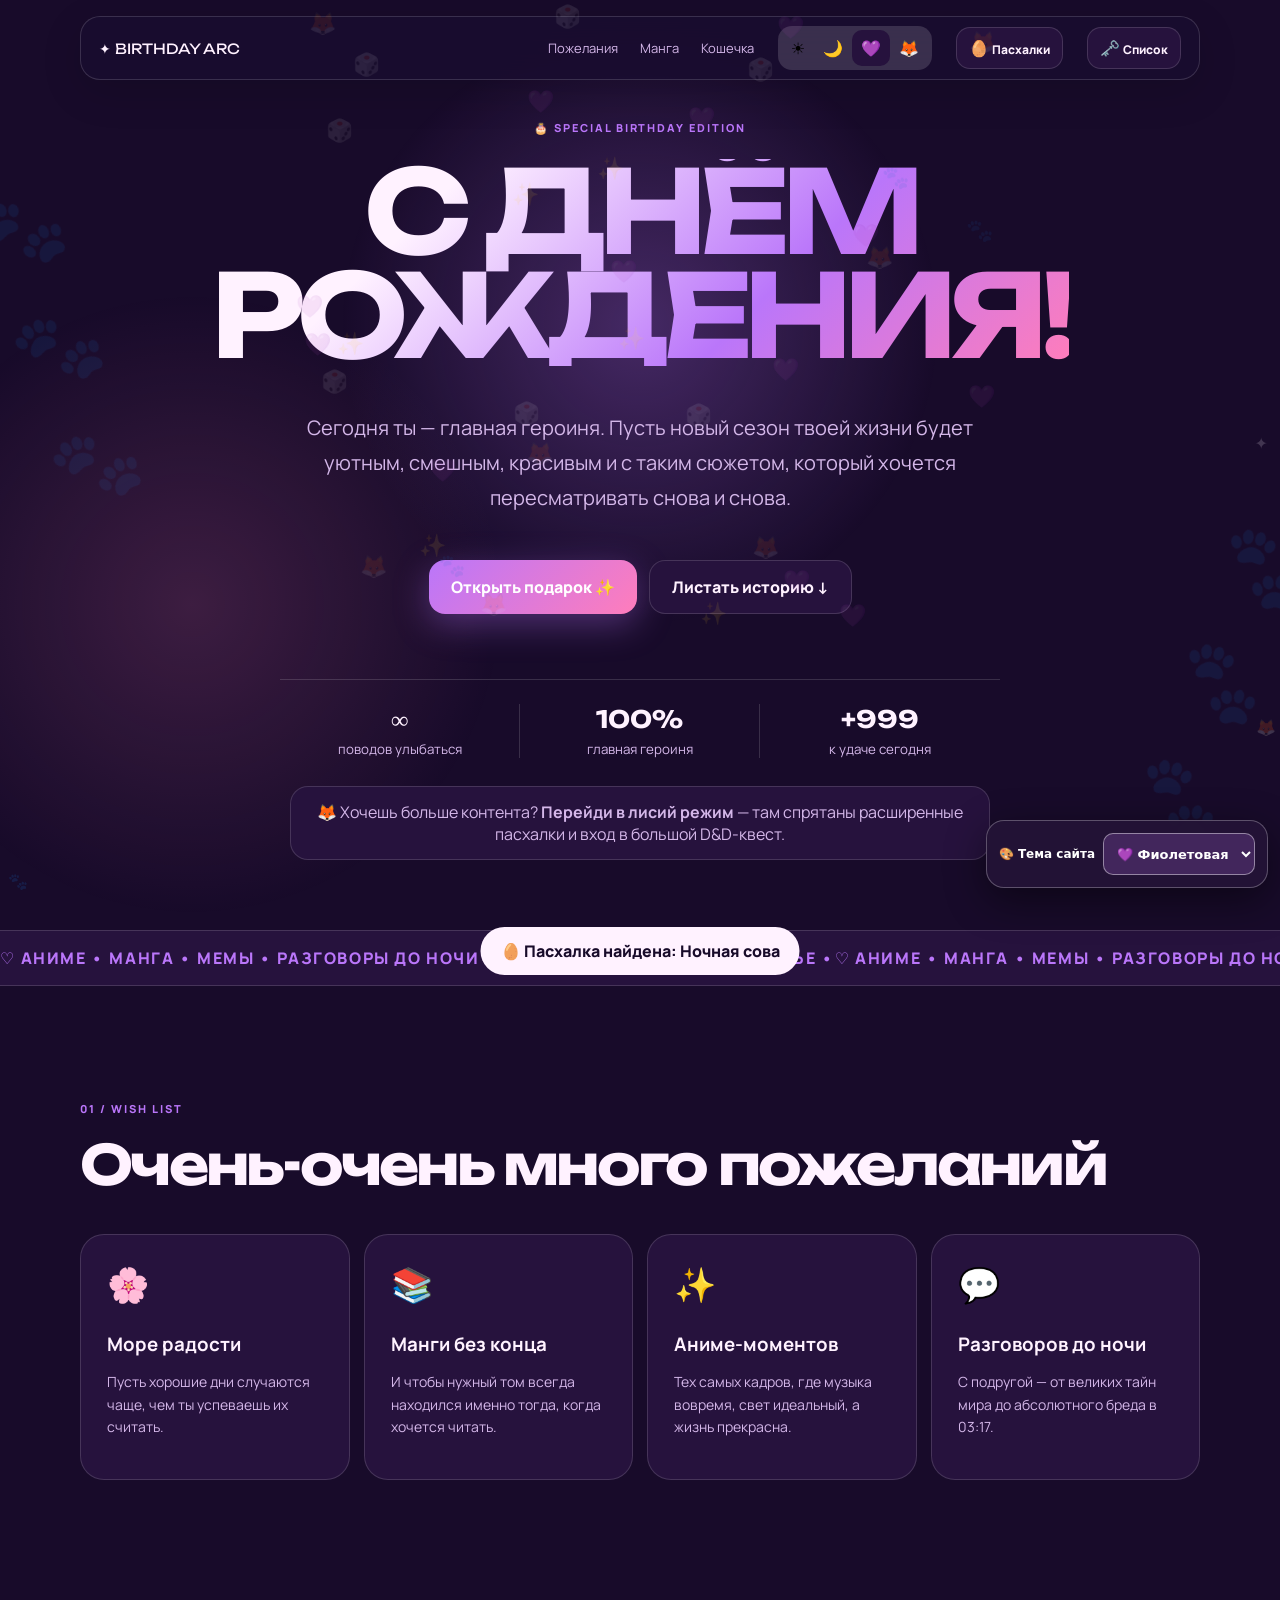
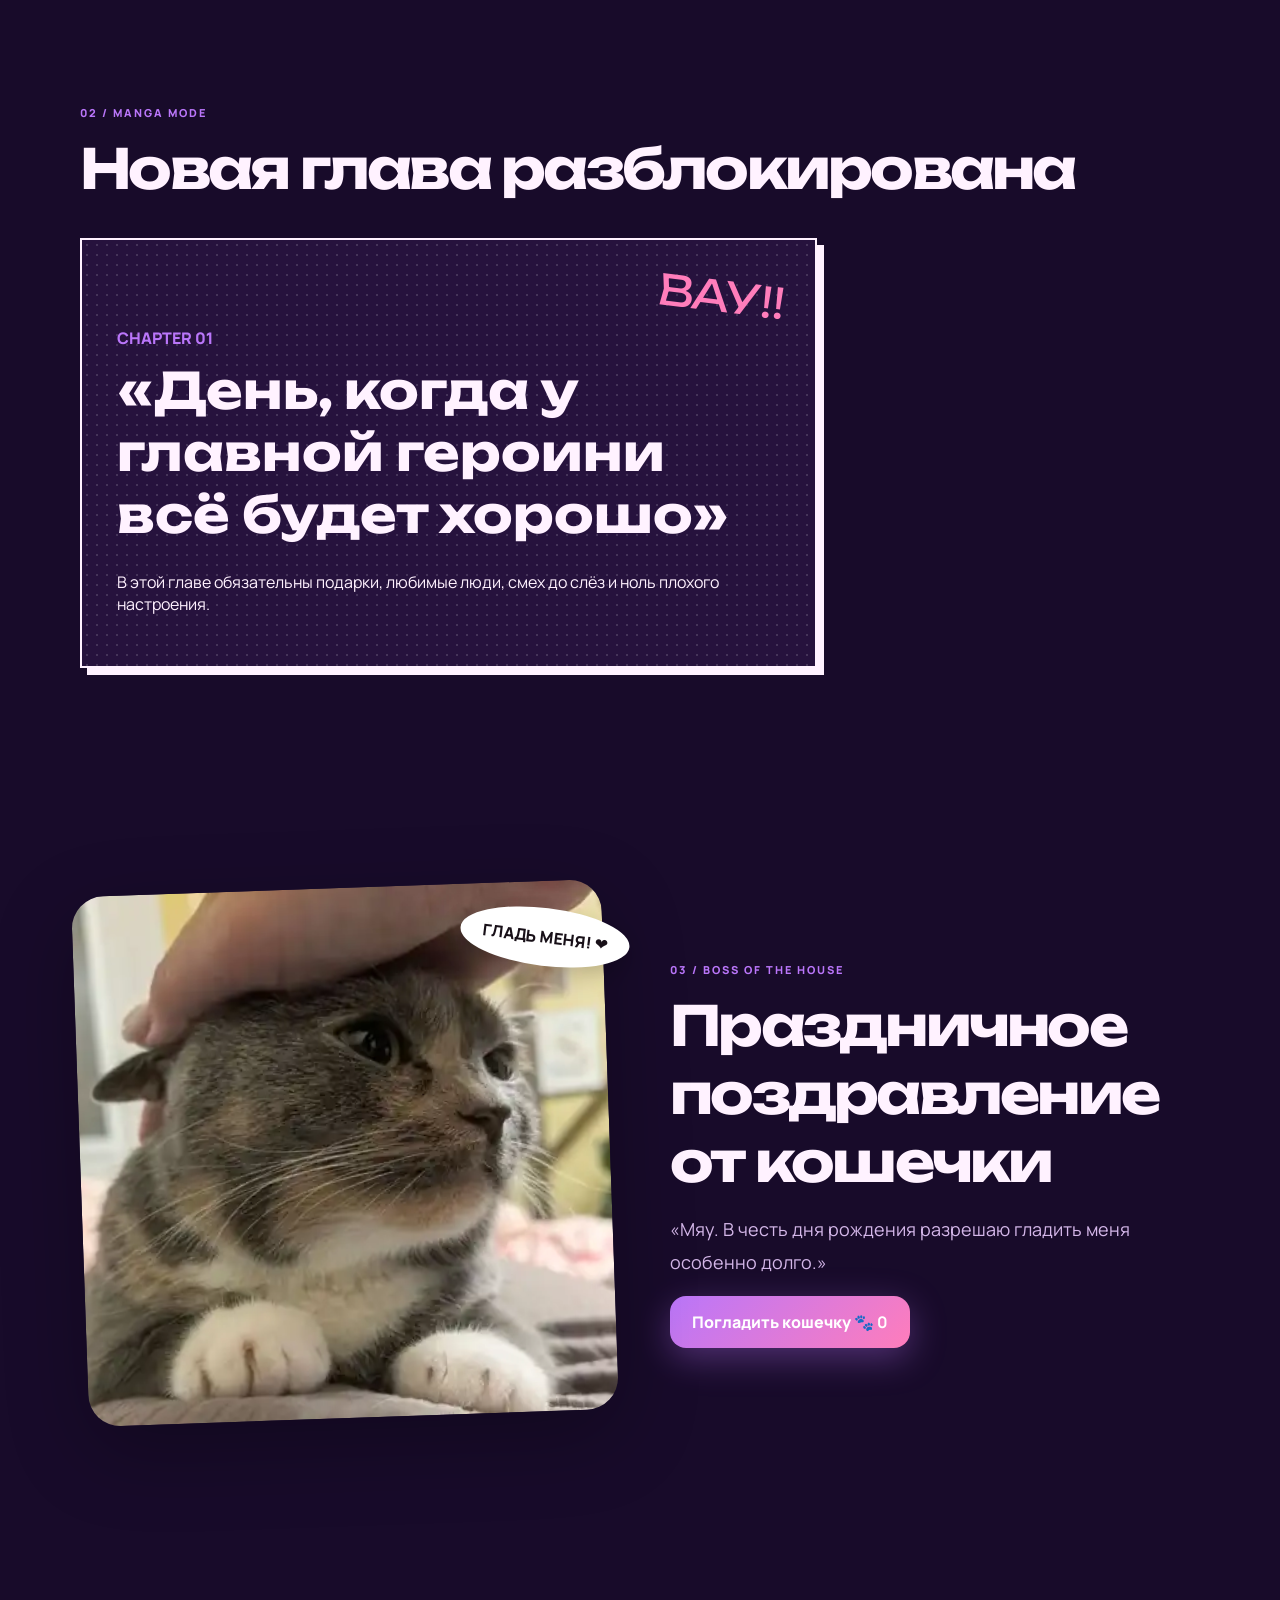
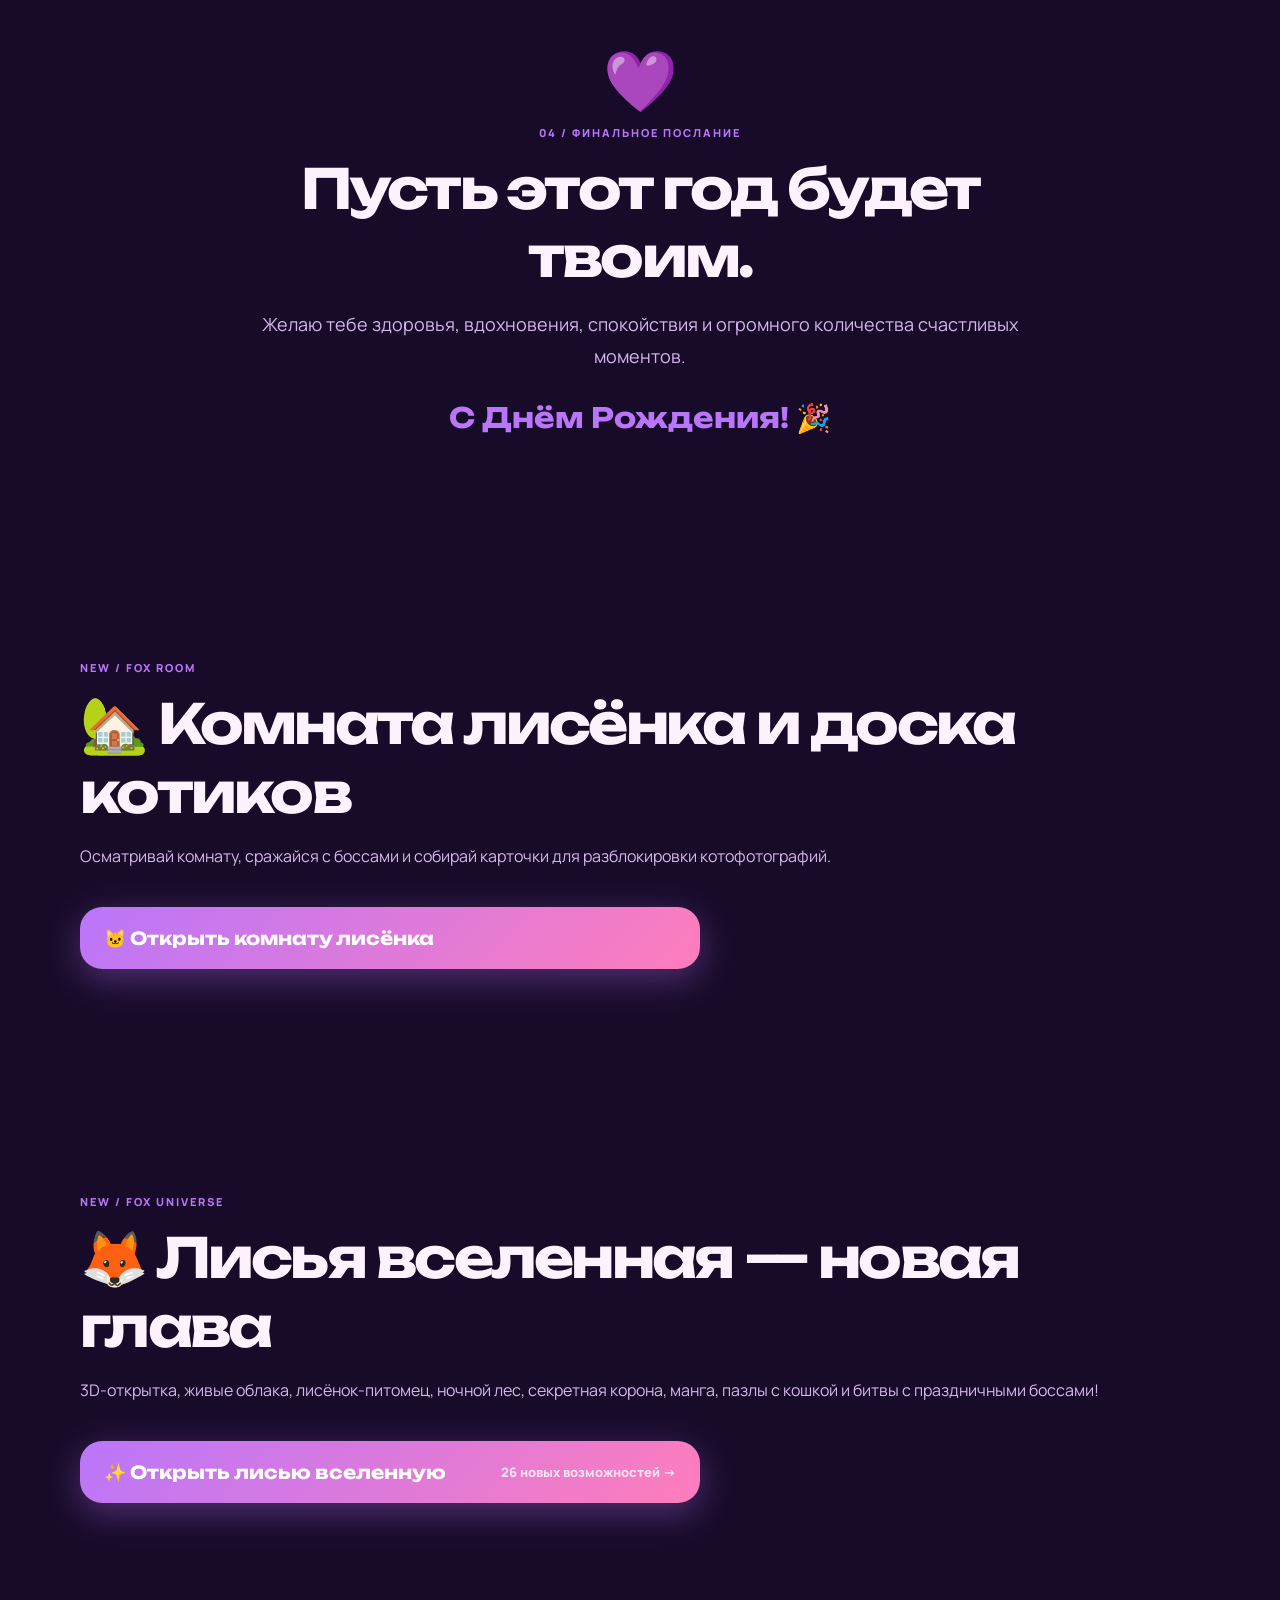
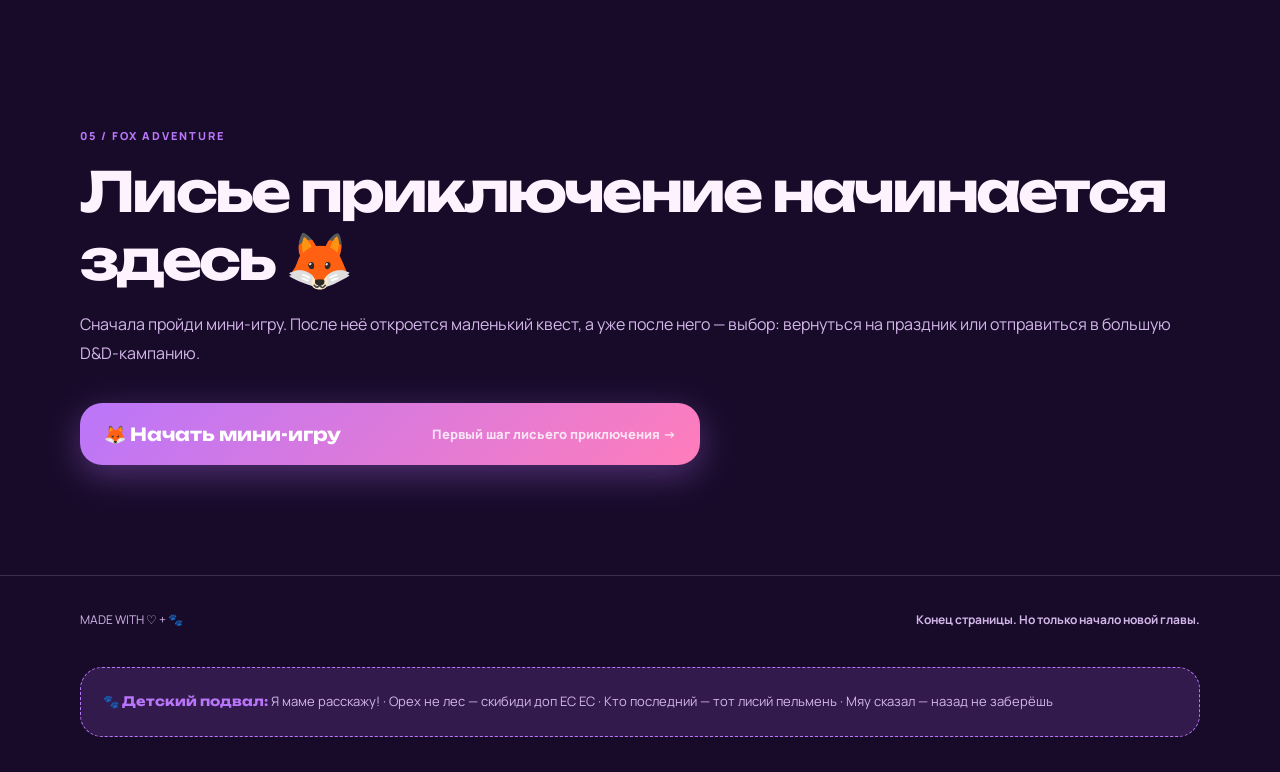
==== commit c43c006f: "Add navigation to interactive fox room and cat collection" ====
--- a/index.html
+++ b/index.html
@@ -7,7 +7,7 @@
 <section id="manga" class="section manga"><div class="sectionHead"><span>02 / MANGA MODE</span><h2>Новая глава разблокирована</h2></div><div class="comic"><div class="comicBig"><div class="sfx">ВАУ!!</div><div class="chapter">CHAPTER 01</div><h3>«День, когда у главной героини всё будет хорошо»</h3><p>В этой главе обязательны подарки, любимые люди, смех до слёз и ноль плохого настроения.</p></div></div></section>
 <section id="cat" class="section cat"><div class="catPhoto"><img src="assets/cat.webp" alt="Наша кошечка" class="realCat"><div class="catBubble">ГЛАДЬ МЕНЯ! ❤️</div></div><div class="catText"><span>03 / BOSS OF THE HOUSE</span><h2>Праздничное поздравление от кошечки</h2><p>«Мяу. В честь дня рождения разрешаю гладить меня особенно долго.»</p><button class="primary" id="petCat">Погладить кошечку 🐾 <b id="pets">0</b></button></div></section>
 <section class="section final"><div class="heart">💜</div><span>04 / ФИНАЛЬНОЕ ПОСЛАНИЕ</span><h2>Пусть этот год будет твоим.</h2><p>Желаю тебе здоровья, вдохновения, спокойствия и огромного количества счастливых моментов.</p><strong>С Днём Рождения! 🎉</strong></section>
-<section class="section questGate"><div class="sectionHead"><span>NEW / FOX UNIVERSE</span><h2>🦊 Лисья вселенная — новая глава</h2><p>3D-открытка, живые облака, лисёнок-питомец, ночной лес, секретная корона, манга, пазлы с кошкой и битвы с праздничными боссами!</p></div><a class="adventureBtn primary" href="wonder.html"><b>✨ Открыть лисью вселенную</b><span>26 новых возможностей →</span></a></section><section class="section questGate"><div class="sectionHead"><span>05 / FOX ADVENTURE</span><h2>Лисье приключение начинается здесь 🦊</h2><p>Сначала пройди мини-игру. После неё откроется маленький квест, а уже после него — выбор: вернуться на праздник или отправиться в большую D&D-кампанию.</p></div><a class="adventureBtn primary" href="mini-quest.html"><b>🦊 Начать мини-игру</b><span>Первый шаг лисьего приключения →</span></a></section></main>
+<section class="section questGate"><div class="sectionHead"><span>NEW / FOX ROOM</span><h2>🏡 Комната лисёнка и доска котиков</h2><p>Осматривай комнату, сражайся с боссами и собирай карточки для разблокировки котофотографий.</p></div><a class="adventureBtn primary" href="fox-room.html"><b>🐱 Открыть комнату лисёнка</b></a></section><section class="section questGate"><div class="sectionHead"><span>NEW / FOX UNIVERSE</span><h2>🦊 Лисья вселенная — новая глава</h2><p>3D-открытка, живые облака, лисёнок-питомец, ночной лес, секретная корона, манга, пазлы с кошкой и битвы с праздничными боссами!</p></div><a class="adventureBtn primary" href="wonder.html"><b>✨ Открыть лисью вселенную</b><span>26 новых возможностей →</span></a></section><section class="section questGate"><div class="sectionHead"><span>05 / FOX ADVENTURE</span><h2>Лисье приключение начинается здесь 🦊</h2><p>Сначала пройди мини-игру. После неё откроется маленький квест, а уже после него — выбор: вернуться на праздник или отправиться в большую D&D-кампанию.</p></div><a class="adventureBtn primary" href="mini-quest.html"><b>🦊 Начать мини-игру</b><span>Первый шаг лисьего приключения →</span></a></section></main>
 <footer><span>MADE WITH ♡ + 🐾</span><b>Конец страницы. Но только начало новой главы.</b><div class="footerJokes"><b>🐾 Детский подвал:</b> Я маме расскажу! · Орех не лес — скибиди доп ЕС ЕС · Кто последний — тот лисий пельмень · Мяу сказал — назад не заберёшь</div></footer>
 <div class="modal" id="gift"><div class="giftbox"><button id="closeGift">×</button><div class="giftEmoji">🎁</div><h2>Ты сегодня официально легенда дня ✨</h2><button class="primary" id="boom">Забрать бонус 💜</button></div></div>
 <div class="egg egg1" data-egg="Лапка в углу">🐾</div><div class="egg egg2" data-egg="Звёздная пыль">✦</div><div class="egg egg3" data-egg="Лисий хвост">🦊</div><div id="secretPanel"><div class="secretCard"><button id="closeSecrets">×</button><small>🦊 FOX SECRET ARCHIVE</small><h2>🥚 Лисьи пасхалки</h2><p><b id="eggCount">0</b> / 15 найдено</p><p class="eggIntro">Каждая пасхалка — маленький секрет страницы. Найденные показывают своё название и описание. Наведи или нажми на выполненную, чтобы узнать, что нужно было сделать.</p><div id="eggList"></div><button class="ghost" id="hintBtn">💡 Дать подсказку</button><p id="hintText"></p></div></div><div id="eggGuide" class="modal"><div class="giftbox eggGuideBox"><button id="closeEggGuide">×</button><div class="giftEmoji">🗝️</div><h2>Карта пасхалок</h2><p>Здесь можно посмотреть названия всех секретов. Способ получения скрыт, пока пасхалка не выполнена.</p><div id="eggGuideList"></div></div></div><div id="toast">🐾 Кошечка довольна!</div><script src="script.js"></script><script src="site-themes.js"></script></body></html>
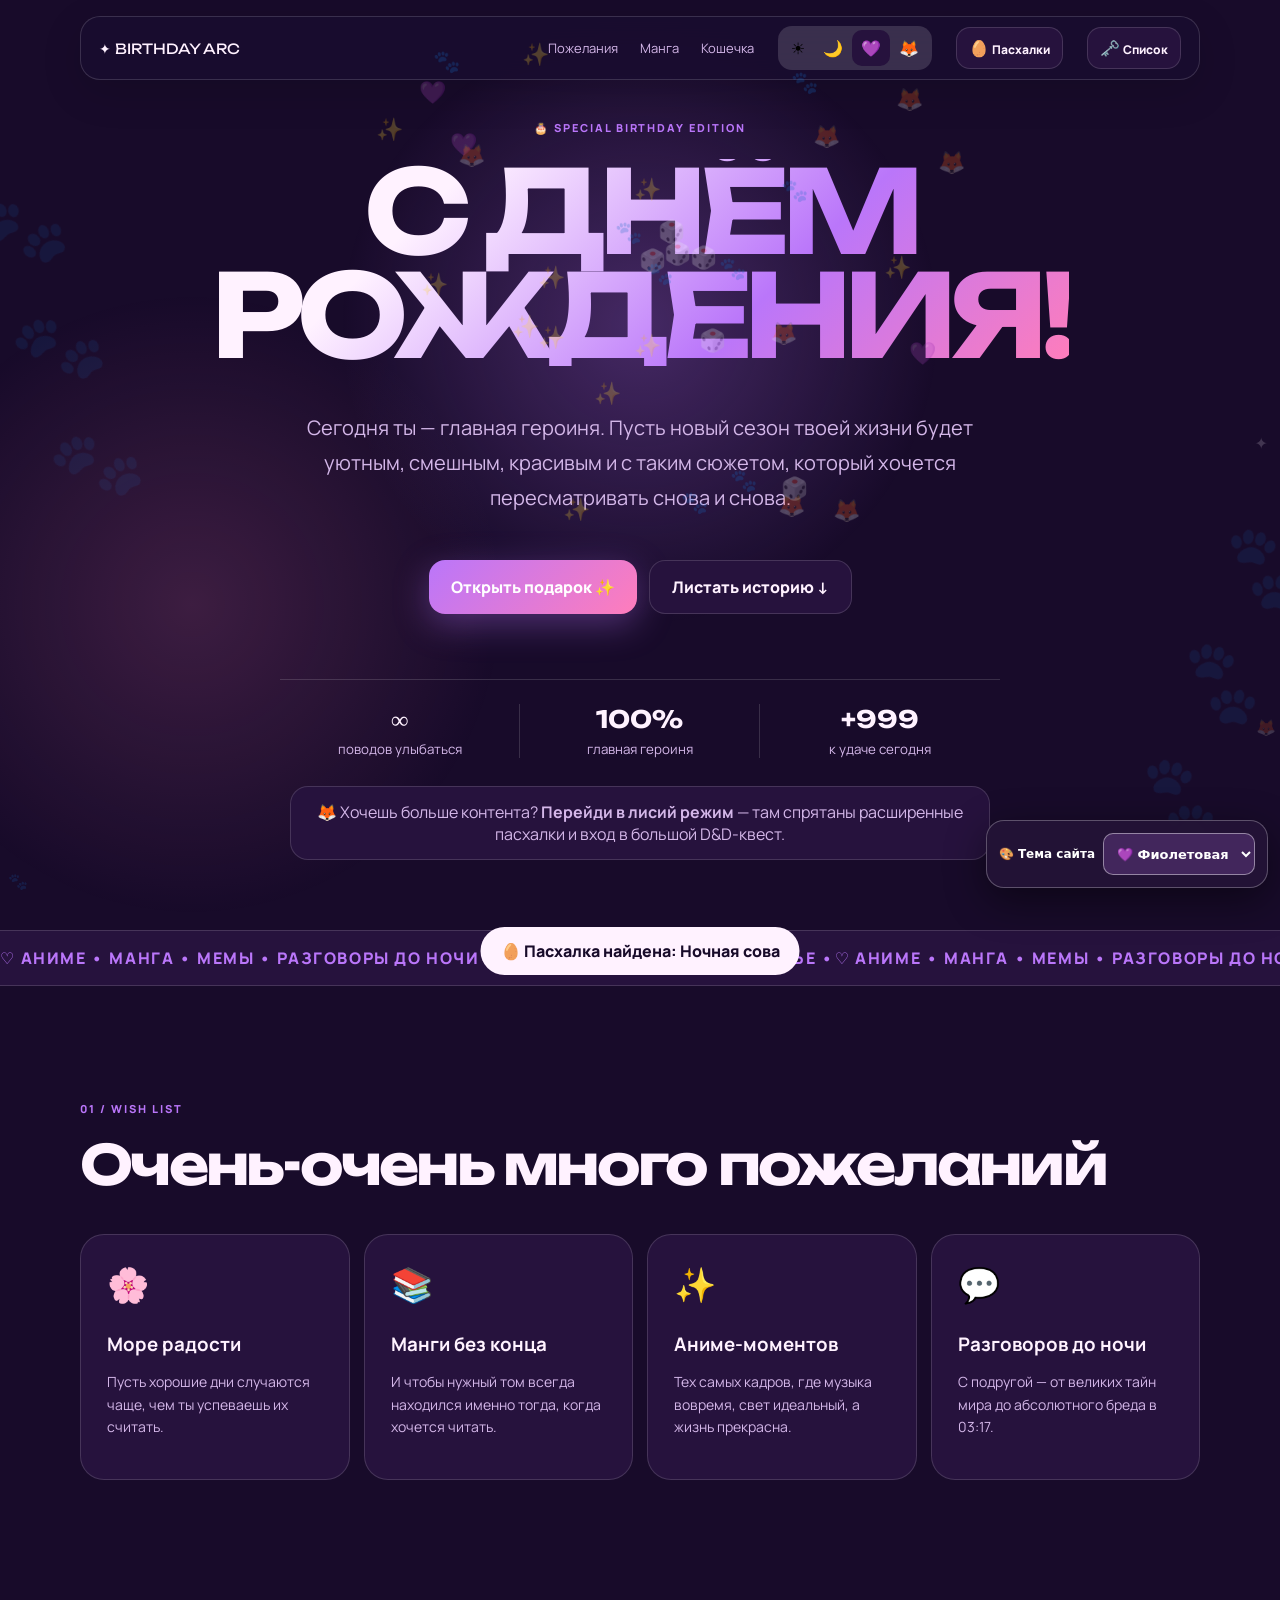
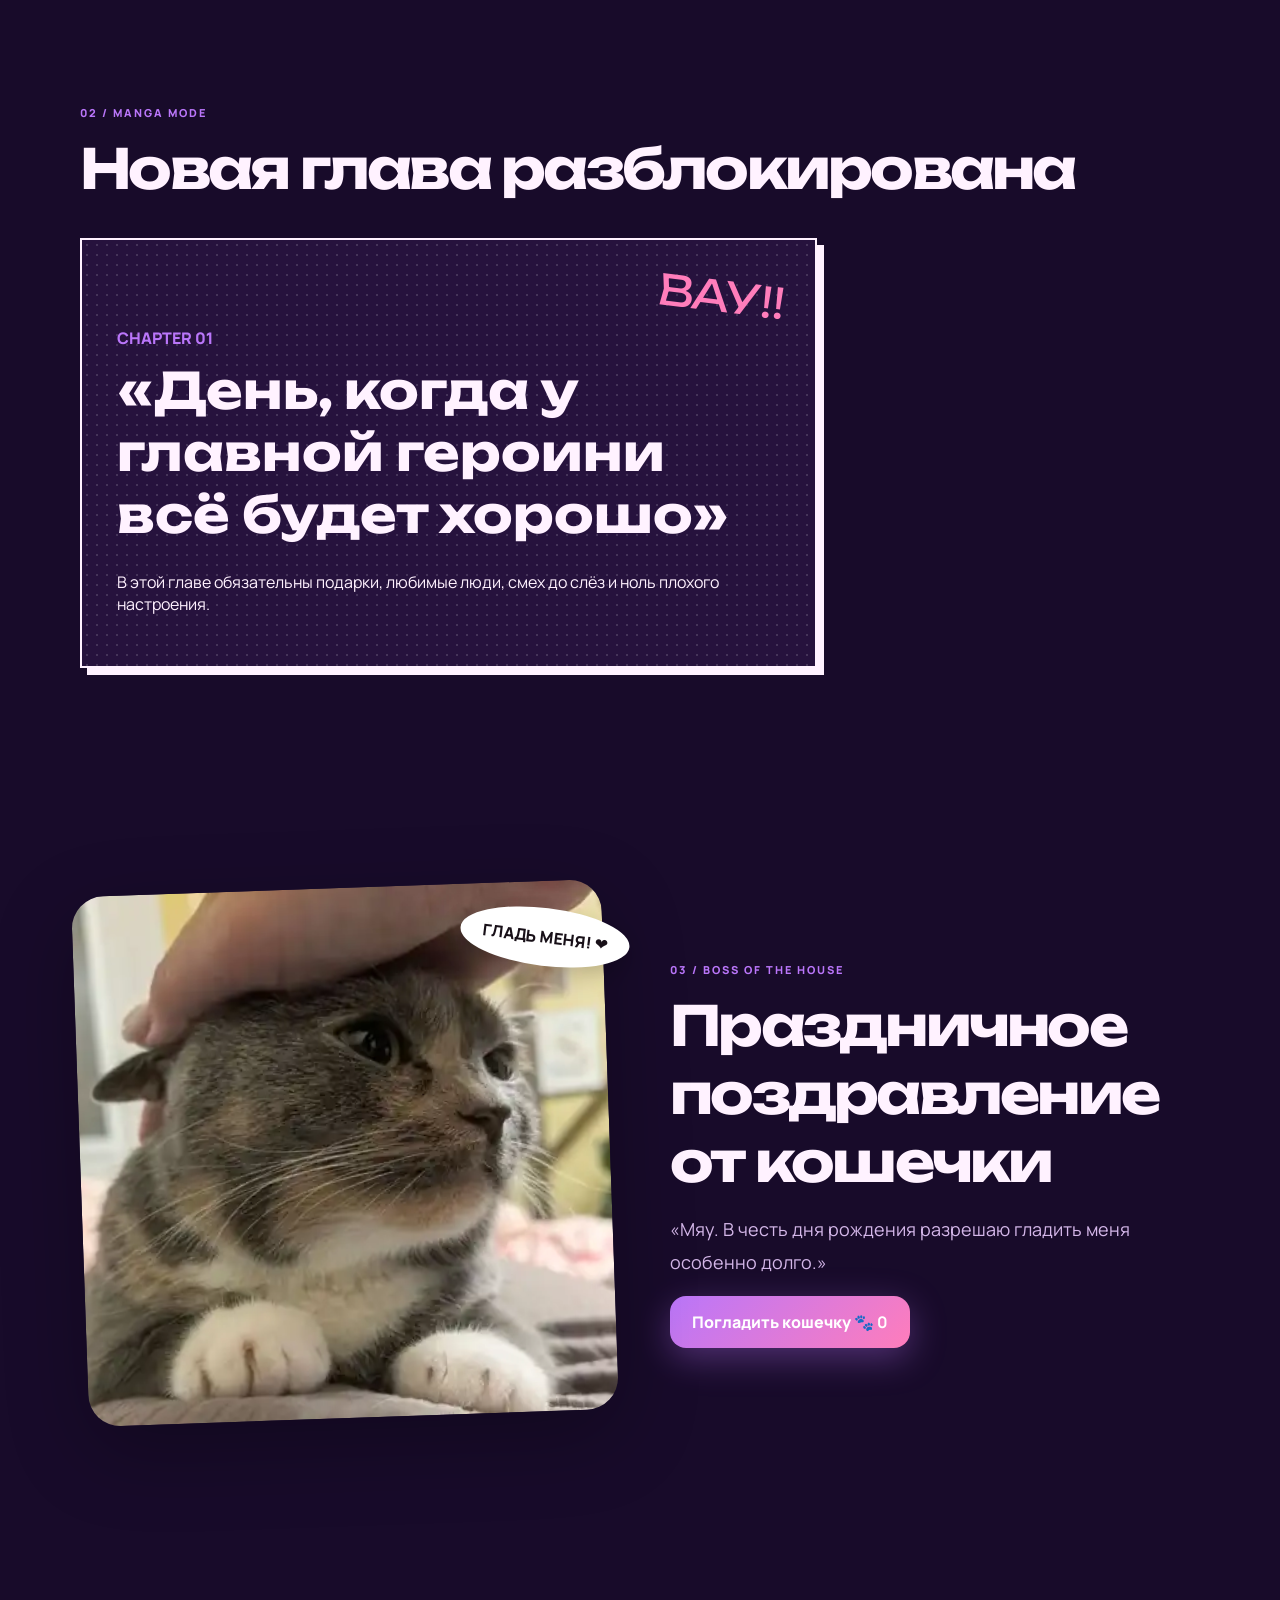
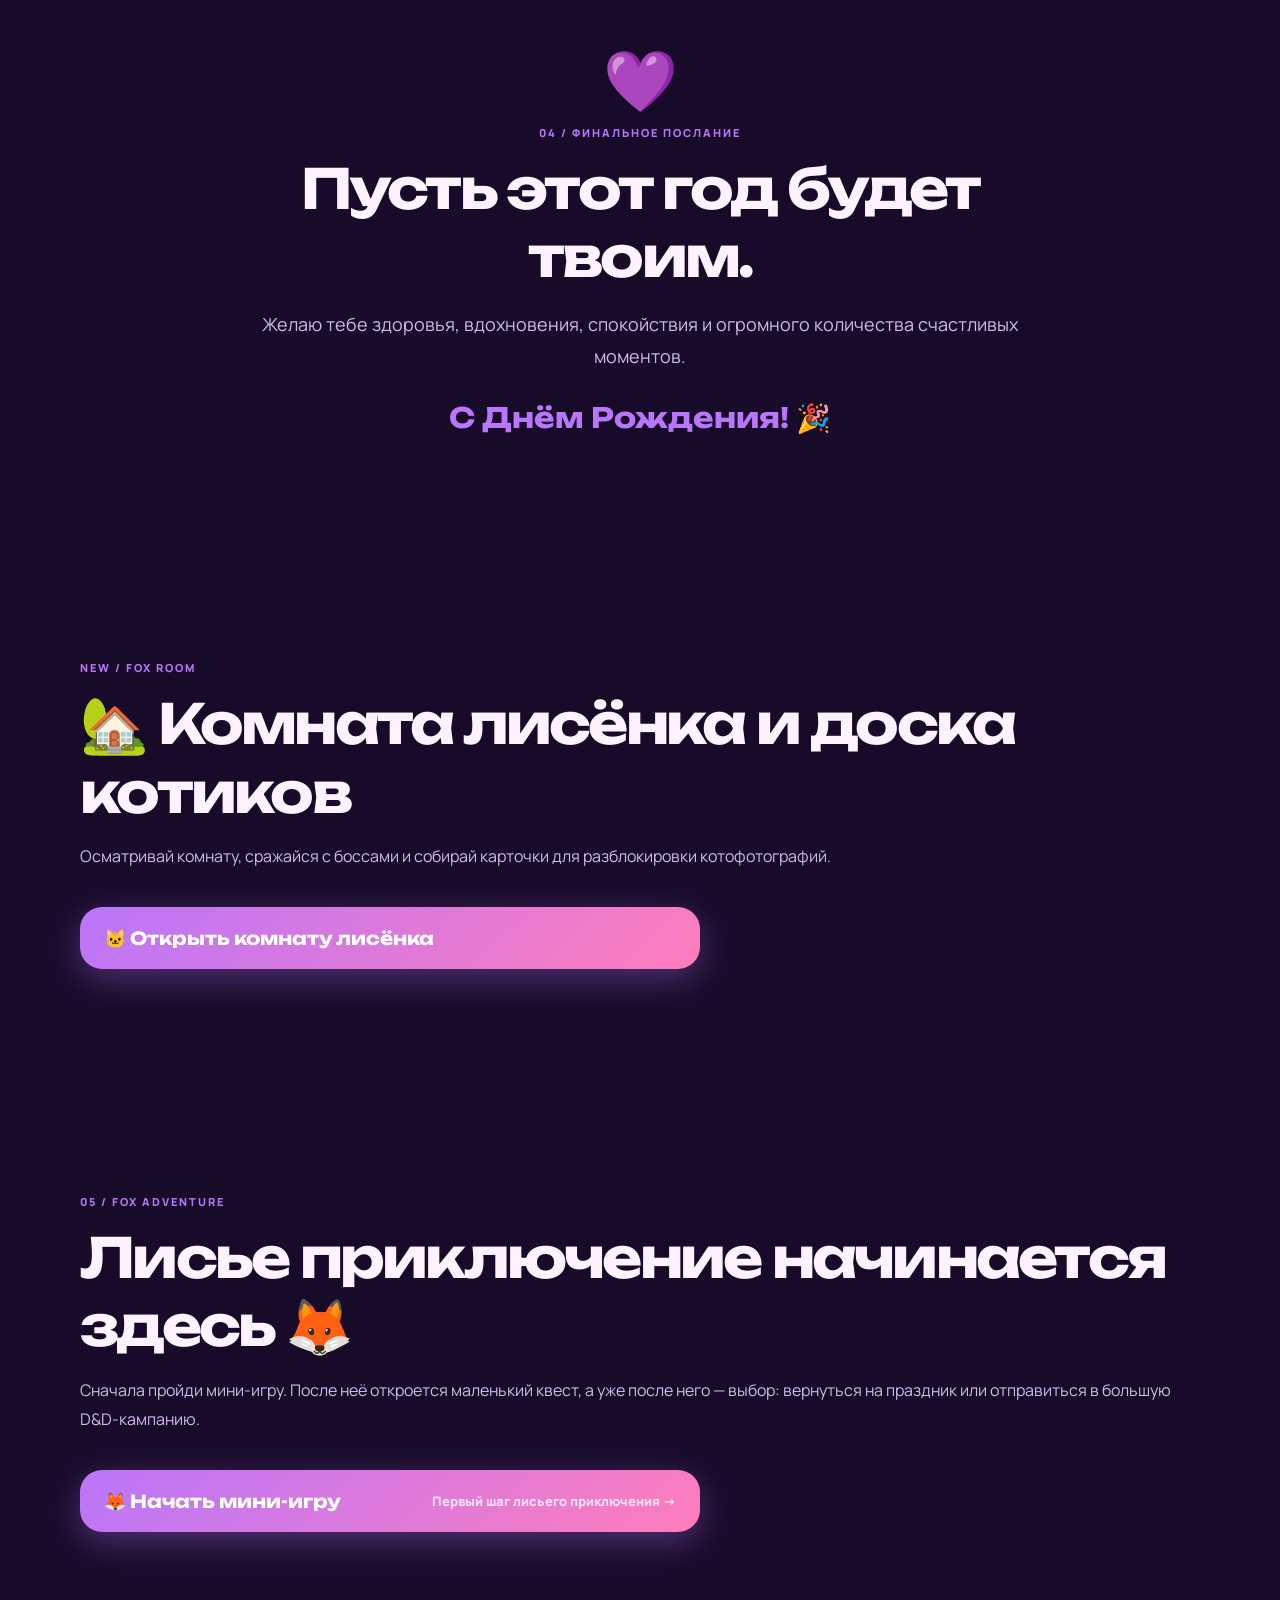
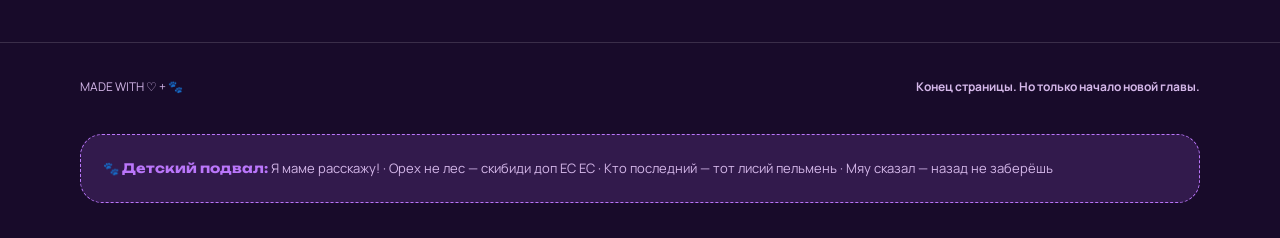
==== commit a0e15bbc: "Remove fox universe navigation from homepage" ====
--- a/index.html
+++ b/index.html
@@ -7,7 +7,7 @@
 <section id="manga" class="section manga"><div class="sectionHead"><span>02 / MANGA MODE</span><h2>Новая глава разблокирована</h2></div><div class="comic"><div class="comicBig"><div class="sfx">ВАУ!!</div><div class="chapter">CHAPTER 01</div><h3>«День, когда у главной героини всё будет хорошо»</h3><p>В этой главе обязательны подарки, любимые люди, смех до слёз и ноль плохого настроения.</p></div></div></section>
 <section id="cat" class="section cat"><div class="catPhoto"><img src="assets/cat.webp" alt="Наша кошечка" class="realCat"><div class="catBubble">ГЛАДЬ МЕНЯ! ❤️</div></div><div class="catText"><span>03 / BOSS OF THE HOUSE</span><h2>Праздничное поздравление от кошечки</h2><p>«Мяу. В честь дня рождения разрешаю гладить меня особенно долго.»</p><button class="primary" id="petCat">Погладить кошечку 🐾 <b id="pets">0</b></button></div></section>
 <section class="section final"><div class="heart">💜</div><span>04 / ФИНАЛЬНОЕ ПОСЛАНИЕ</span><h2>Пусть этот год будет твоим.</h2><p>Желаю тебе здоровья, вдохновения, спокойствия и огромного количества счастливых моментов.</p><strong>С Днём Рождения! 🎉</strong></section>
-<section class="section questGate"><div class="sectionHead"><span>NEW / FOX ROOM</span><h2>🏡 Комната лисёнка и доска котиков</h2><p>Осматривай комнату, сражайся с боссами и собирай карточки для разблокировки котофотографий.</p></div><a class="adventureBtn primary" href="fox-room.html"><b>🐱 Открыть комнату лисёнка</b></a></section><section class="section questGate"><div class="sectionHead"><span>NEW / FOX UNIVERSE</span><h2>🦊 Лисья вселенная — новая глава</h2><p>3D-открытка, живые облака, лисёнок-питомец, ночной лес, секретная корона, манга, пазлы с кошкой и битвы с праздничными боссами!</p></div><a class="adventureBtn primary" href="wonder.html"><b>✨ Открыть лисью вселенную</b><span>26 новых возможностей →</span></a></section><section class="section questGate"><div class="sectionHead"><span>05 / FOX ADVENTURE</span><h2>Лисье приключение начинается здесь 🦊</h2><p>Сначала пройди мини-игру. После неё откроется маленький квест, а уже после него — выбор: вернуться на праздник или отправиться в большую D&D-кампанию.</p></div><a class="adventureBtn primary" href="mini-quest.html"><b>🦊 Начать мини-игру</b><span>Первый шаг лисьего приключения →</span></a></section></main>
+<section class="section questGate"><div class="sectionHead"><span>NEW / FOX ROOM</span><h2>🏡 Комната лисёнка и доска котиков</h2><p>Осматривай комнату, сражайся с боссами и собирай карточки для разблокировки котофотографий.</p></div><a class="adventureBtn primary" href="fox-room.html"><b>🐱 Открыть комнату лисёнка</b></a></section><section class="section questGate"><div class="sectionHead"><span>05 / FOX ADVENTURE</span><h2>Лисье приключение начинается здесь 🦊</h2><p>Сначала пройди мини-игру. После неё откроется маленький квест, а уже после него — выбор: вернуться на праздник или отправиться в большую D&D-кампанию.</p></div><a class="adventureBtn primary" href="mini-quest.html"><b>🦊 Начать мини-игру</b><span>Первый шаг лисьего приключения →</span></a></section></main>
 <footer><span>MADE WITH ♡ + 🐾</span><b>Конец страницы. Но только начало новой главы.</b><div class="footerJokes"><b>🐾 Детский подвал:</b> Я маме расскажу! · Орех не лес — скибиди доп ЕС ЕС · Кто последний — тот лисий пельмень · Мяу сказал — назад не заберёшь</div></footer>
 <div class="modal" id="gift"><div class="giftbox"><button id="closeGift">×</button><div class="giftEmoji">🎁</div><h2>Ты сегодня официально легенда дня ✨</h2><button class="primary" id="boom">Забрать бонус 💜</button></div></div>
 <div class="egg egg1" data-egg="Лапка в углу">🐾</div><div class="egg egg2" data-egg="Звёздная пыль">✦</div><div class="egg egg3" data-egg="Лисий хвост">🦊</div><div id="secretPanel"><div class="secretCard"><button id="closeSecrets">×</button><small>🦊 FOX SECRET ARCHIVE</small><h2>🥚 Лисьи пасхалки</h2><p><b id="eggCount">0</b> / 15 найдено</p><p class="eggIntro">Каждая пасхалка — маленький секрет страницы. Найденные показывают своё название и описание. Наведи или нажми на выполненную, чтобы узнать, что нужно было сделать.</p><div id="eggList"></div><button class="ghost" id="hintBtn">💡 Дать подсказку</button><p id="hintText"></p></div></div><div id="eggGuide" class="modal"><div class="giftbox eggGuideBox"><button id="closeEggGuide">×</button><div class="giftEmoji">🗝️</div><h2>Карта пасхалок</h2><p>Здесь можно посмотреть названия всех секретов. Способ получения скрыт, пока пасхалка не выполнена.</p><div id="eggGuideList"></div></div></div><div id="toast">🐾 Кошечка довольна!</div><script src="script.js"></script><script src="site-themes.js"></script></body></html>
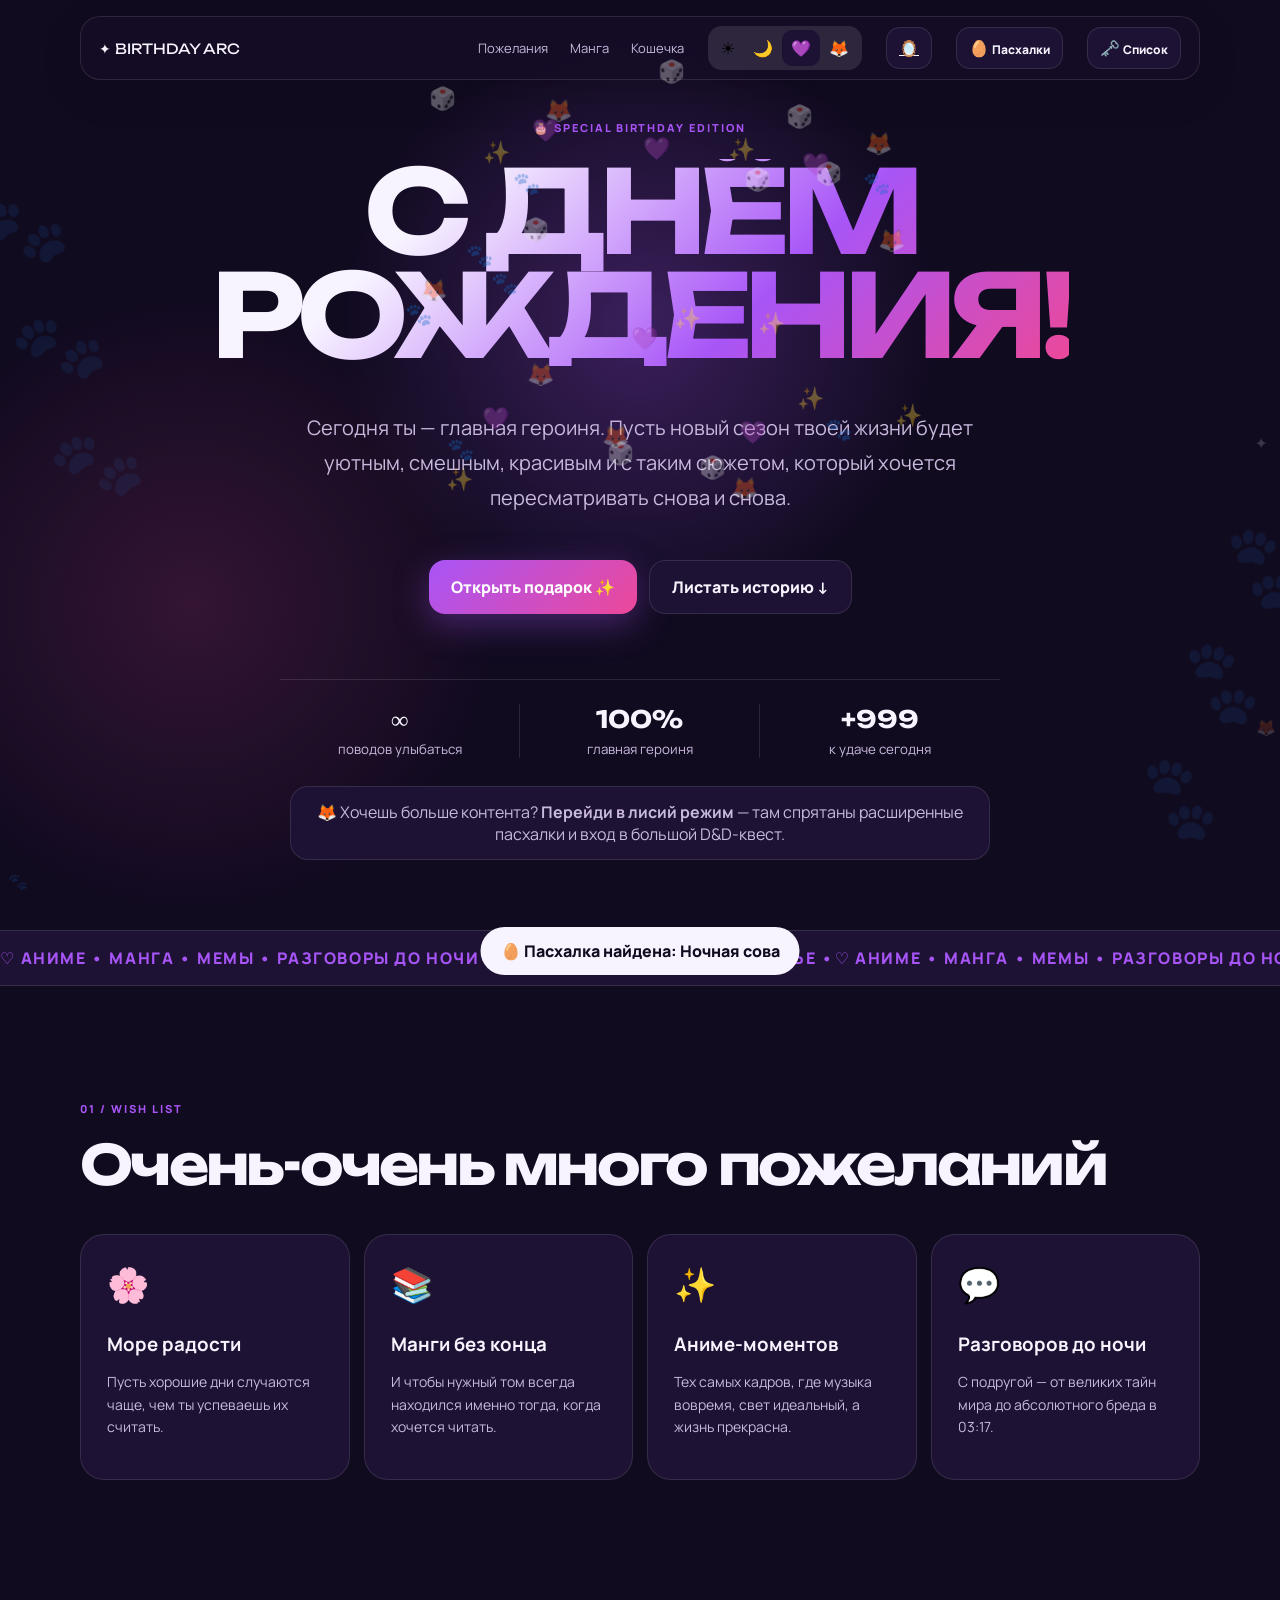
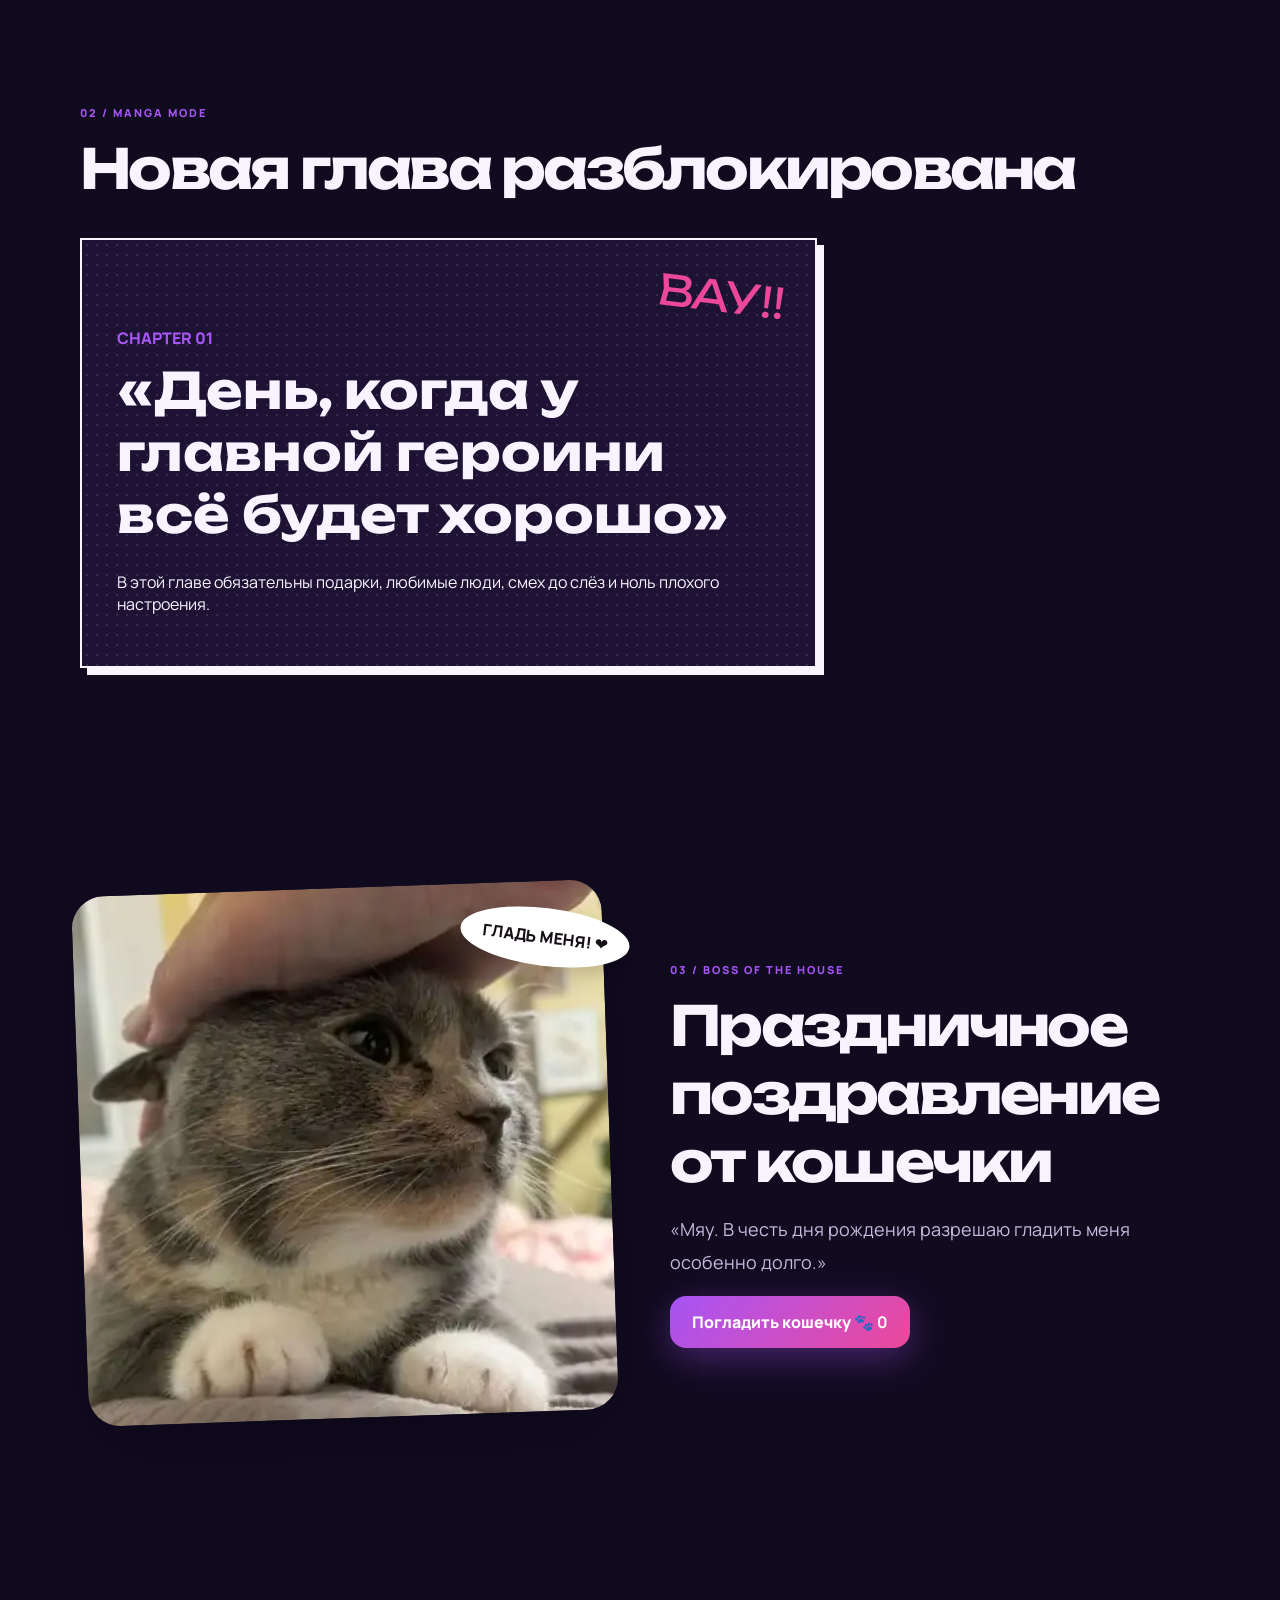
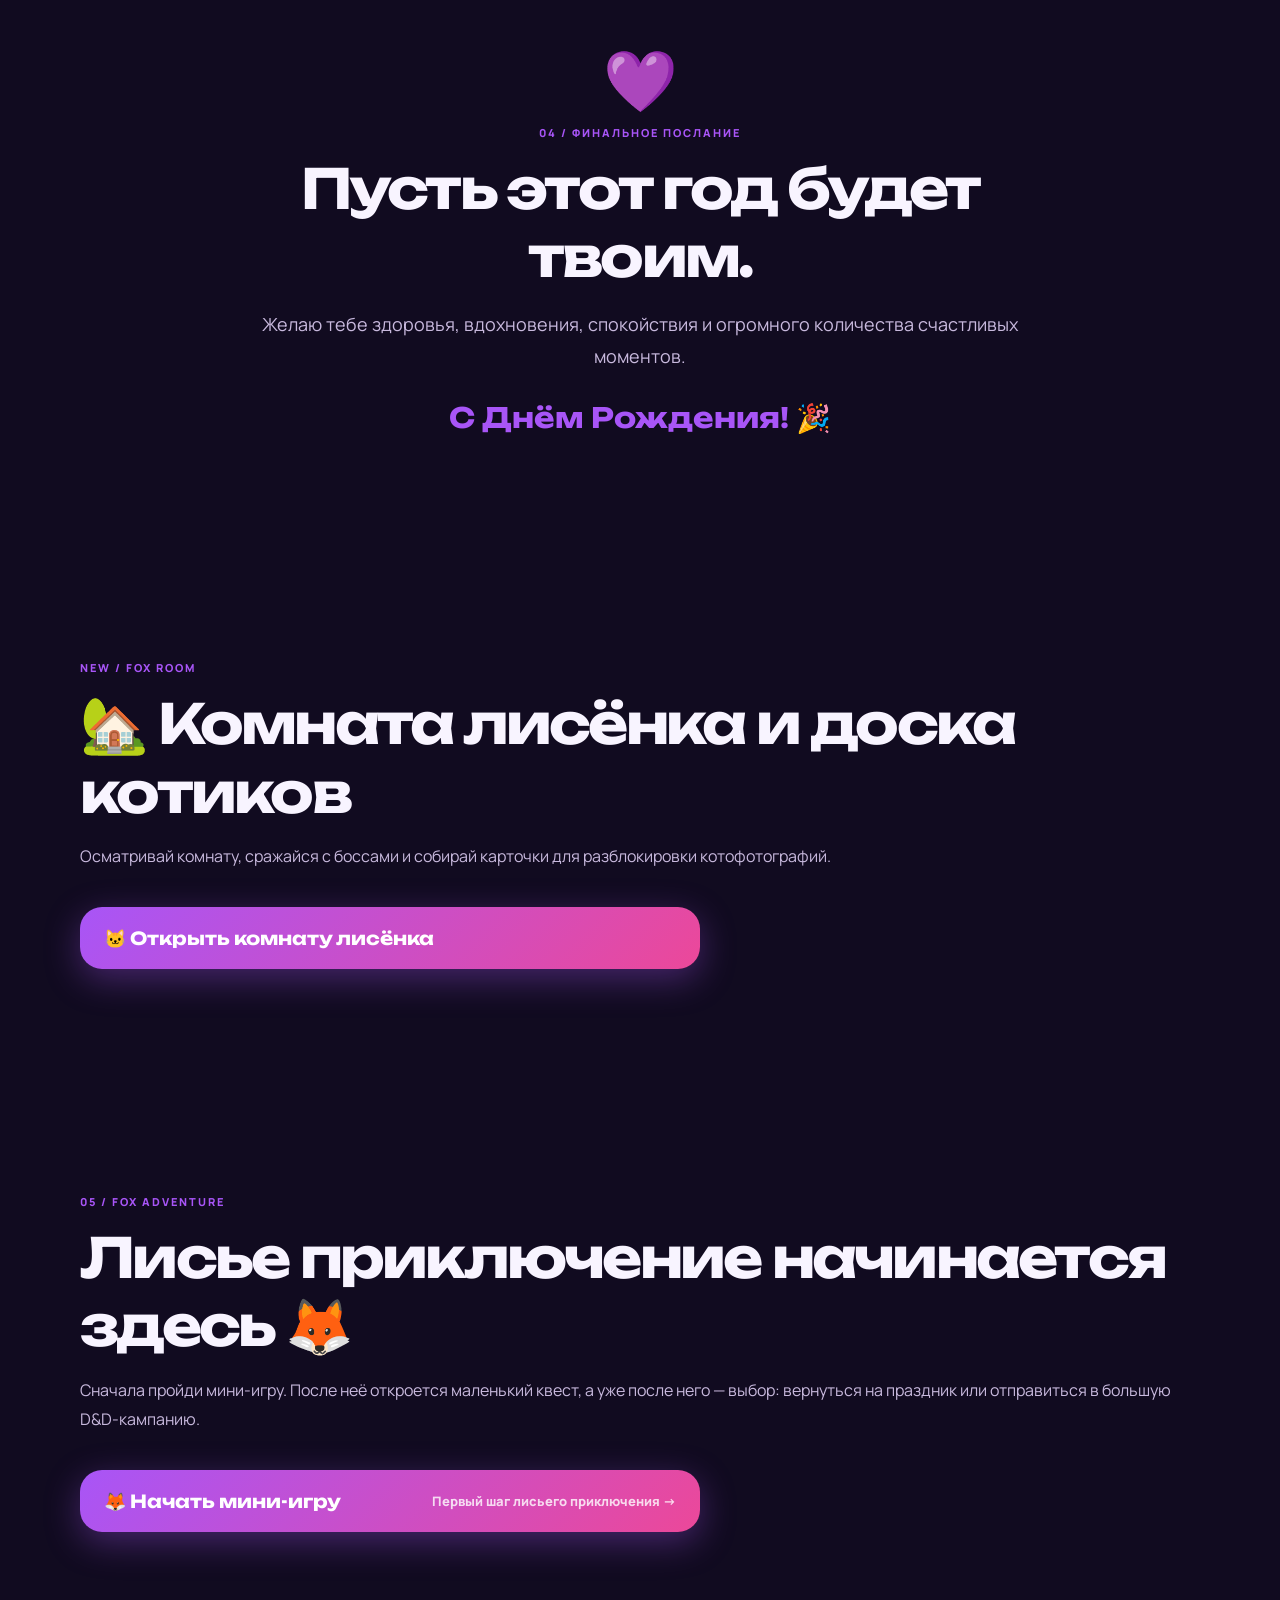
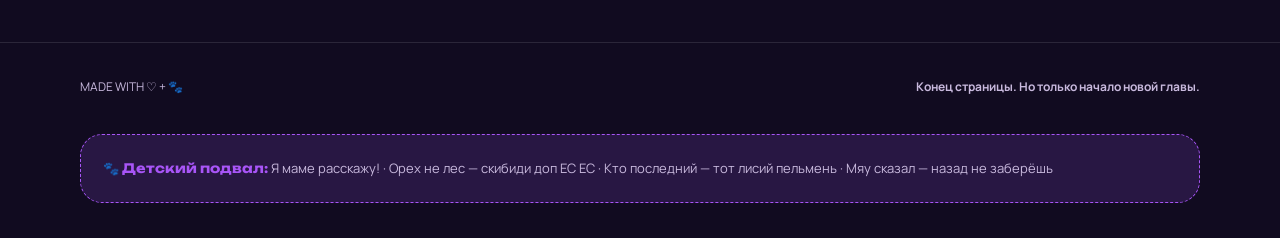
==== commit 6a287107: "Restore icon themes and remove fox universe links on index.html" ====
--- a/index.html
+++ b/index.html
@@ -1,6 +1,6 @@
 <!doctype html><html lang="ru"><head><meta charset="utf-8"><meta name="viewport" content="width=device-width,initial-scale=1,viewport-fit=cover"><meta name="theme-color" content="#7c3aed"><title>Для самой главной героини 💜</title><link rel="stylesheet" href="style.css"></head><body data-theme="purple">
 <div id="preloader"><div class="loaderCat">🐾</div><b>Загружаем праздничную главу…</b></div><canvas id="fx"></canvas>
-<nav class="topbar"><a class="brand" href="#home">✦ BIRTHDAY ARC</a><div class="navlinks"><a href="#wishes">Пожелания</a><a href="#manga">Манга</a><a href="#cat">Кошечка</a></div><div class="theme-switcher"><button class="tip" data-tip="Светлая" data-theme="light">☀️</button><button class="tip" data-tip="Тёмная" data-theme="dark">🌙</button><button class="tip active" data-tip="Фиолетовая" data-theme="purple">💜</button><button class="tip" data-tip="Лиса" data-theme="fox">🦊</button></div><button class="secret-nav tip" data-tip="Пасхалки" id="secretMenuBtn">🥚 <span>Пасхалки</span></button><button class="secret-nav tip" data-tip="Все пасхалки" id="eggGuideBtn">🗝️ <span>Список</span></button></nav>
+<nav class="topbar"><a class="brand" href="#home">✦ BIRTHDAY ARC</a><div class="navlinks"><a href="#wishes">Пожелания</a><a href="#manga">Манга</a><a href="#cat">Кошечка</a></div><div class="theme-switcher"><button class="tip" data-tip="Светлая" data-theme="light">☀️</button><button class="tip" data-tip="Тёмная" data-theme="dark">🌙</button><button class="tip active" data-tip="Фиолетовая" data-theme="purple">💜</button><button class="tip" data-tip="Лиса" data-theme="fox">🦊</button></div><a class="secret-nav tip" data-tip="Зазеркалье" href="mirror.html">🪞</a><button class="secret-nav tip" data-tip="Пасхалки" id="secretMenuBtn">🥚 <span>Пасхалки</span></button><button class="secret-nav tip" data-tip="Все пасхалки" id="eggGuideBtn">🗝️ <span>Список</span></button></nav>
 <div class="pawTrail pawTrailLeft" aria-hidden="true">🐾<br>🐾<br>🐾</div><div class="pawTrail pawTrailRight" aria-hidden="true">🐾<br>🐾<br>🐾</div><main><header class="hero" id="home"><div class="badge">🎂 SPECIAL BIRTHDAY EDITION</div><h1>С ДНЁМ<br><span>РОЖДЕНИЯ!</span></h1><p class="lead">Сегодня ты — главная героиня. Пусть новый сезон твоей жизни будет уютным, смешным, красивым и с таким сюжетом, который хочется пересматривать снова и снова.</p><div class="heroBtns"><button class="primary" id="openGift">Открыть подарок ✨</button><a class="ghost" href="#wishes">Листать историю ↓</a></div><div class="stats"><div><b>∞</b><small>поводов улыбаться</small></div><div><b>100%</b><small>главная героиня</small></div><div><b>+999</b><small>к удаче сегодня</small></div></div><div class="foxInvite" id="foxInvite">🦊 Хочешь больше контента? <b>Перейди в лисий режим</b> — там спрятаны расширенные пасхалки и вход в большой D&D-квест.</div></header>
 <section class="ticker"><div><span>♡ АНИМЕ • МАНГА • МЕМЫ • РАЗГОВОРЫ ДО НОЧИ • КОШЕЧКА • ПОДАРКИ • СЧАСТЬЕ • </span><span>♡ АНИМЕ • МАНГА • МЕМЫ • РАЗГОВОРЫ ДО НОЧИ • КОШЕЧКА • ПОДАРКИ • СЧАСТЬЕ • </span></div></section>
 <section id="wishes" class="section"><div class="sectionHead"><span>01 / WISH LIST</span><h2>Очень-очень много пожеланий</h2></div><div class="cards"><article><i>🌸</i><h3>Море радости</h3><p>Пусть хорошие дни случаются чаще, чем ты успеваешь их считать.</p></article><article><i>📚</i><h3>Манги без конца</h3><p>И чтобы нужный том всегда находился именно тогда, когда хочется читать.</p></article><article><i>✨</i><h3>Аниме-моментов</h3><p>Тех самых кадров, где музыка вовремя, свет идеальный, а жизнь прекрасна.</p></article><article><i>💬</i><h3>Разговоров до ночи</h3><p>С подругой — от великих тайн мира до абсолютного бреда в 03:17.</p></article></div></section>
@@ -10,4 +10,4 @@
 <section class="section questGate"><div class="sectionHead"><span>NEW / FOX ROOM</span><h2>🏡 Комната лисёнка и доска котиков</h2><p>Осматривай комнату, сражайся с боссами и собирай карточки для разблокировки котофотографий.</p></div><a class="adventureBtn primary" href="fox-room.html"><b>🐱 Открыть комнату лисёнка</b></a></section><section class="section questGate"><div class="sectionHead"><span>05 / FOX ADVENTURE</span><h2>Лисье приключение начинается здесь 🦊</h2><p>Сначала пройди мини-игру. После неё откроется маленький квест, а уже после него — выбор: вернуться на праздник или отправиться в большую D&D-кампанию.</p></div><a class="adventureBtn primary" href="mini-quest.html"><b>🦊 Начать мини-игру</b><span>Первый шаг лисьего приключения →</span></a></section></main>
 <footer><span>MADE WITH ♡ + 🐾</span><b>Конец страницы. Но только начало новой главы.</b><div class="footerJokes"><b>🐾 Детский подвал:</b> Я маме расскажу! · Орех не лес — скибиди доп ЕС ЕС · Кто последний — тот лисий пельмень · Мяу сказал — назад не заберёшь</div></footer>
 <div class="modal" id="gift"><div class="giftbox"><button id="closeGift">×</button><div class="giftEmoji">🎁</div><h2>Ты сегодня официально легенда дня ✨</h2><button class="primary" id="boom">Забрать бонус 💜</button></div></div>
-<div class="egg egg1" data-egg="Лапка в углу">🐾</div><div class="egg egg2" data-egg="Звёздная пыль">✦</div><div class="egg egg3" data-egg="Лисий хвост">🦊</div><div id="secretPanel"><div class="secretCard"><button id="closeSecrets">×</button><small>🦊 FOX SECRET ARCHIVE</small><h2>🥚 Лисьи пасхалки</h2><p><b id="eggCount">0</b> / 15 найдено</p><p class="eggIntro">Каждая пасхалка — маленький секрет страницы. Найденные показывают своё название и описание. Наведи или нажми на выполненную, чтобы узнать, что нужно было сделать.</p><div id="eggList"></div><button class="ghost" id="hintBtn">💡 Дать подсказку</button><p id="hintText"></p></div></div><div id="eggGuide" class="modal"><div class="giftbox eggGuideBox"><button id="closeEggGuide">×</button><div class="giftEmoji">🗝️</div><h2>Карта пасхалок</h2><p>Здесь можно посмотреть названия всех секретов. Способ получения скрыт, пока пасхалка не выполнена.</p><div id="eggGuideList"></div></div></div><div id="toast">🐾 Кошечка довольна!</div><script src="script.js"></script><script src="site-themes.js"></script></body></html>+<div class="egg egg1" data-egg="Лапка в углу">🐾</div><div class="egg egg2" data-egg="Звёздная пыль">✦</div><div class="egg egg3" data-egg="Лисий хвост">🦊</div><div id="secretPanel"><div class="secretCard"><button id="closeSecrets">×</button><small>🦊 FOX SECRET ARCHIVE</small><h2>🥚 Лисьи пасхалки</h2><p><b id="eggCount">0</b> / 15 найдено</p><p class="eggIntro">Каждая пасхалка — маленький секрет страницы. Найденные показывают своё название и описание. Наведи или нажми на выполненную, чтобы узнать, что нужно было сделать.</p><div id="eggList"></div><button class="ghost" id="hintBtn">💡 Дать подсказку</button><p id="hintText"></p></div></div><div id="eggGuide" class="modal"><div class="giftbox eggGuideBox"><button id="closeEggGuide">×</button><div class="giftEmoji">🗝️</div><h2>Карта пасхалок</h2><p>Здесь можно посмотреть названия всех секретов. Способ получения скрыт, пока пасхалка не выполнена.</p><div id="eggGuideList"></div></div></div><div id="toast">🐾 Кошечка довольна!</div><script src="script.js"></script><script src="theme-icons.js"></script></body></html>
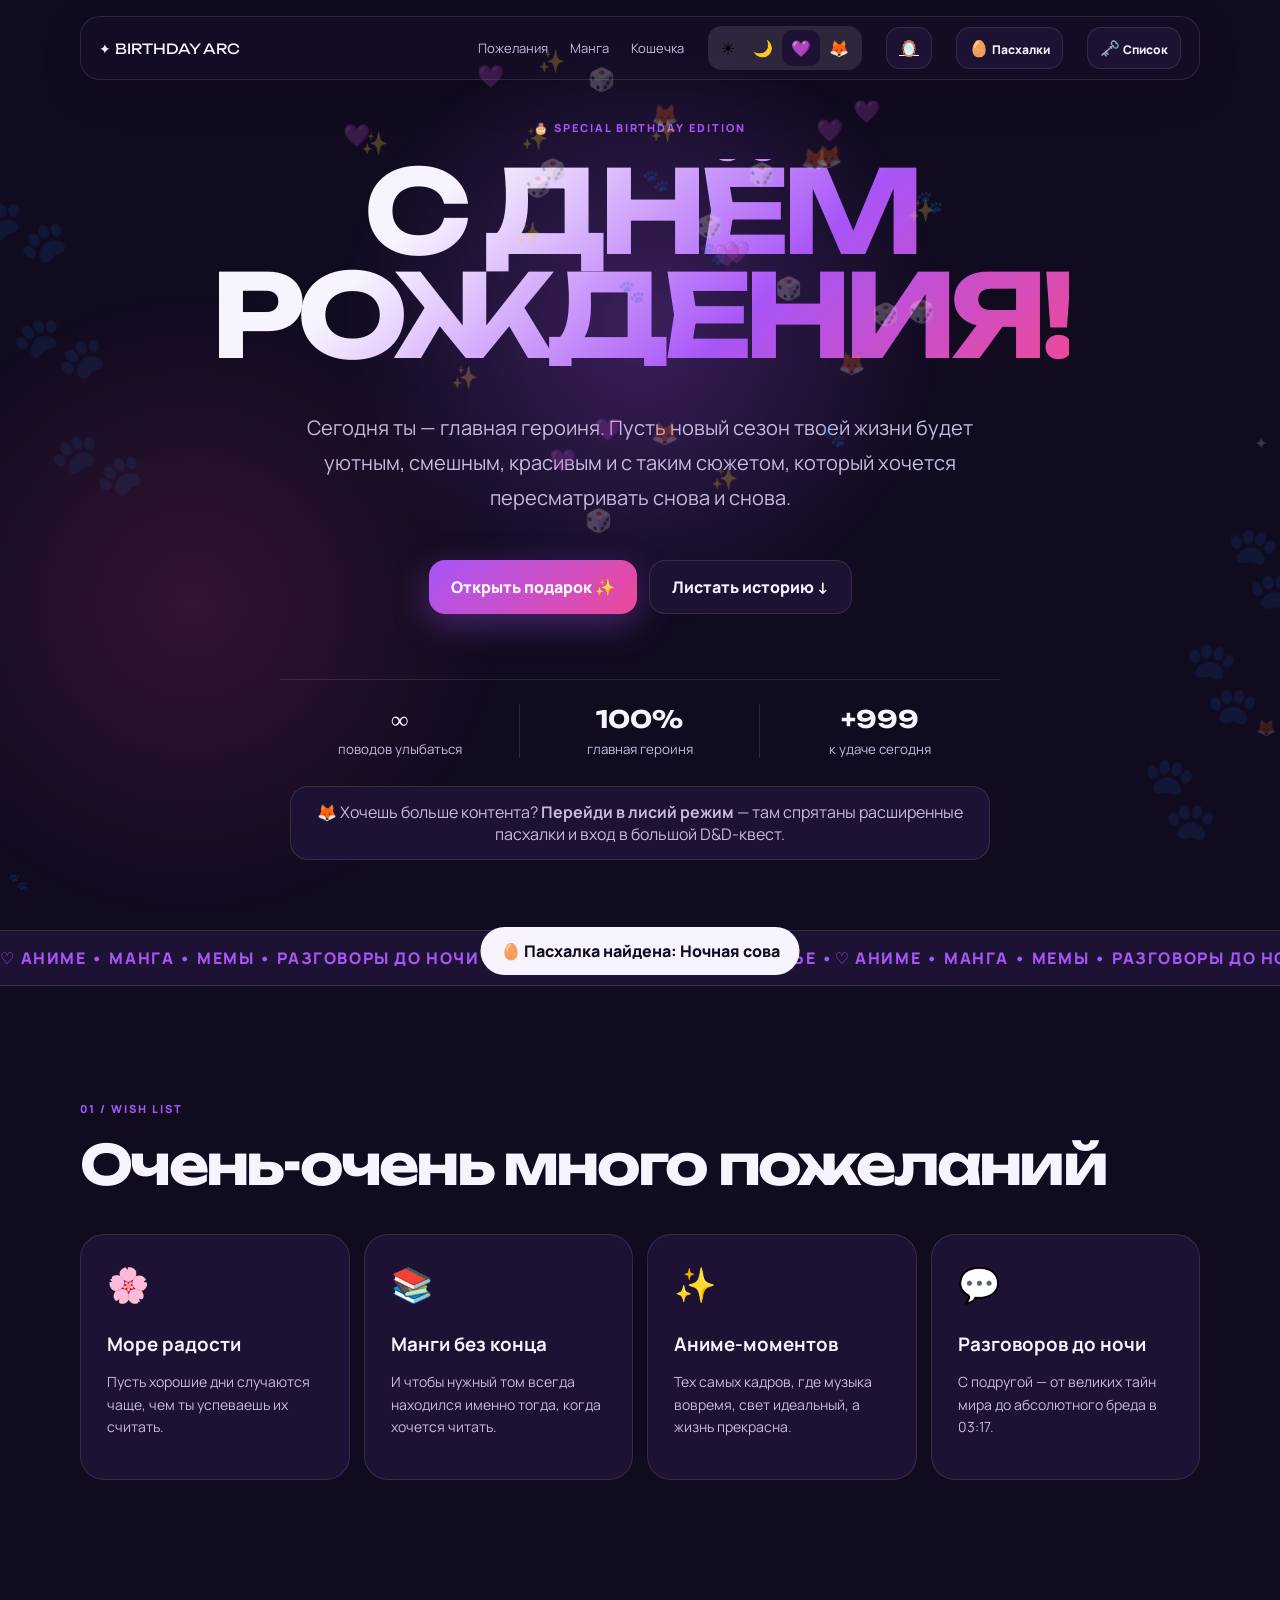
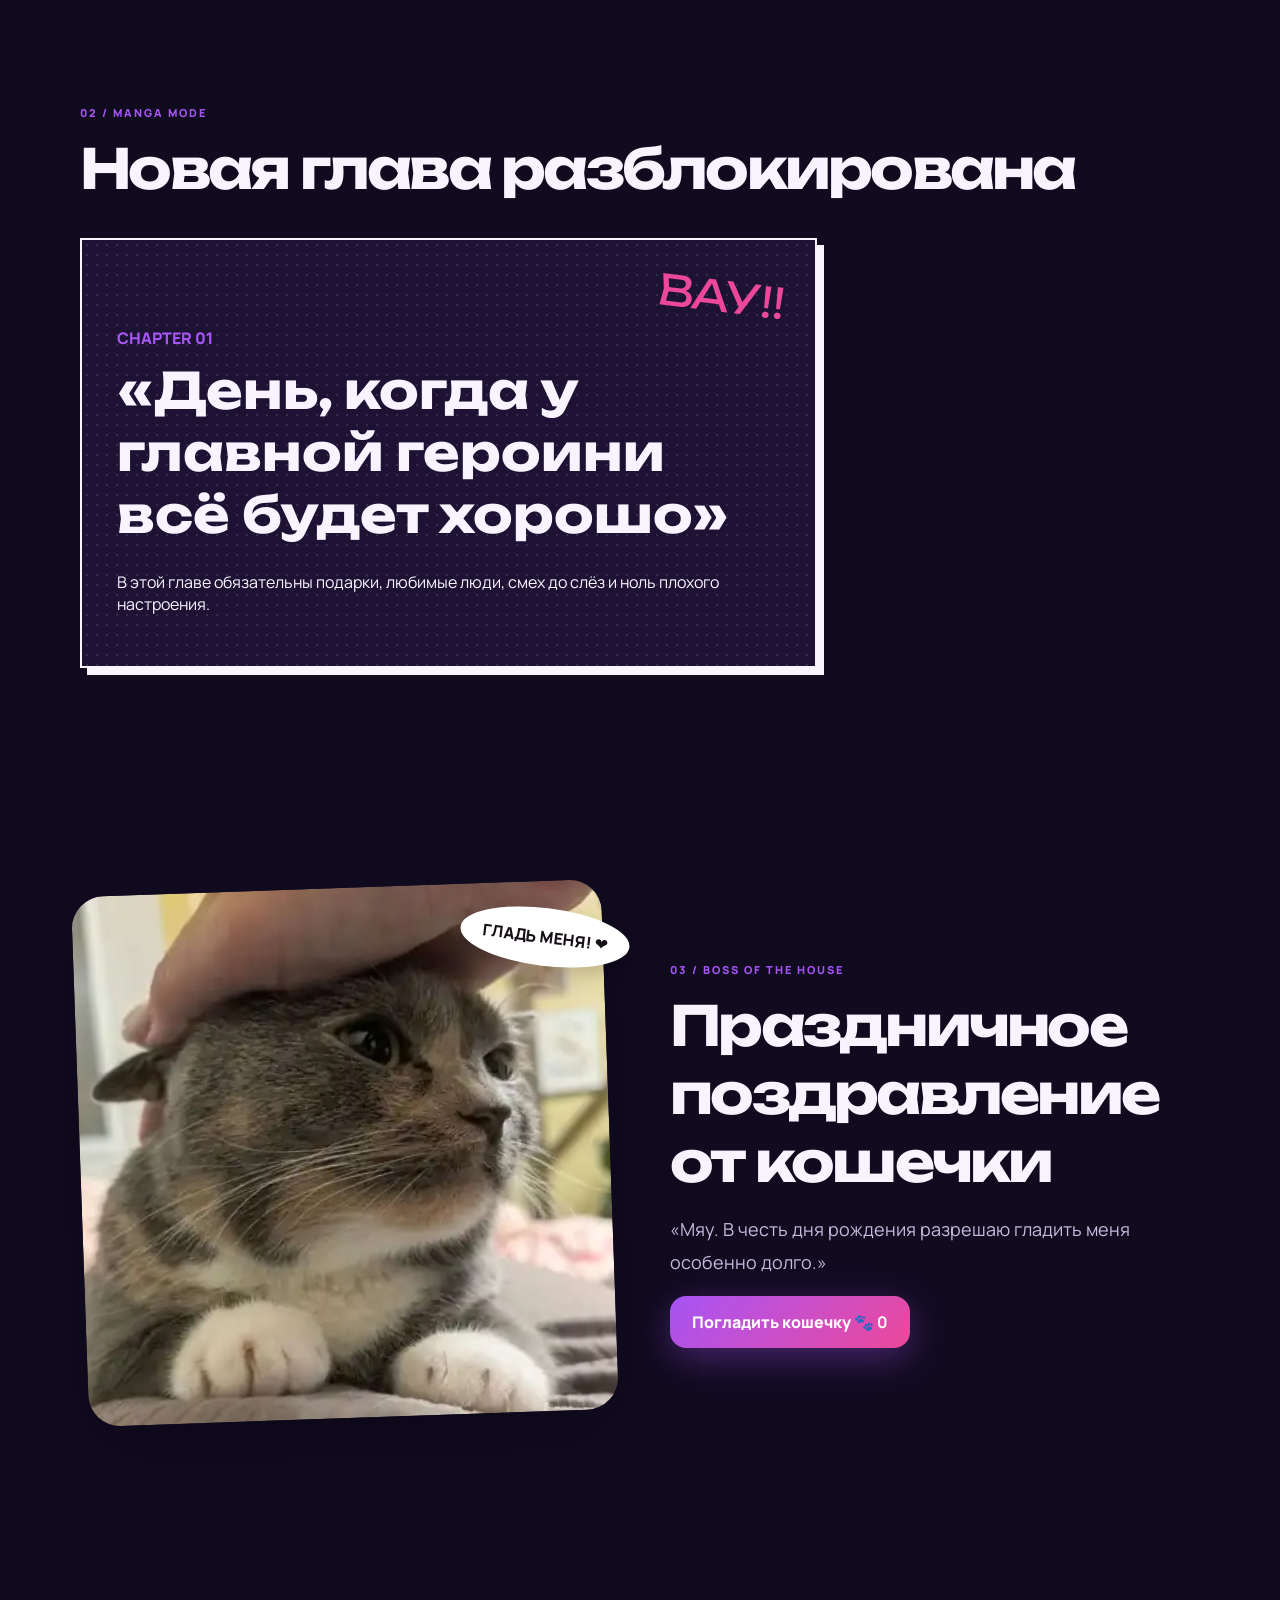
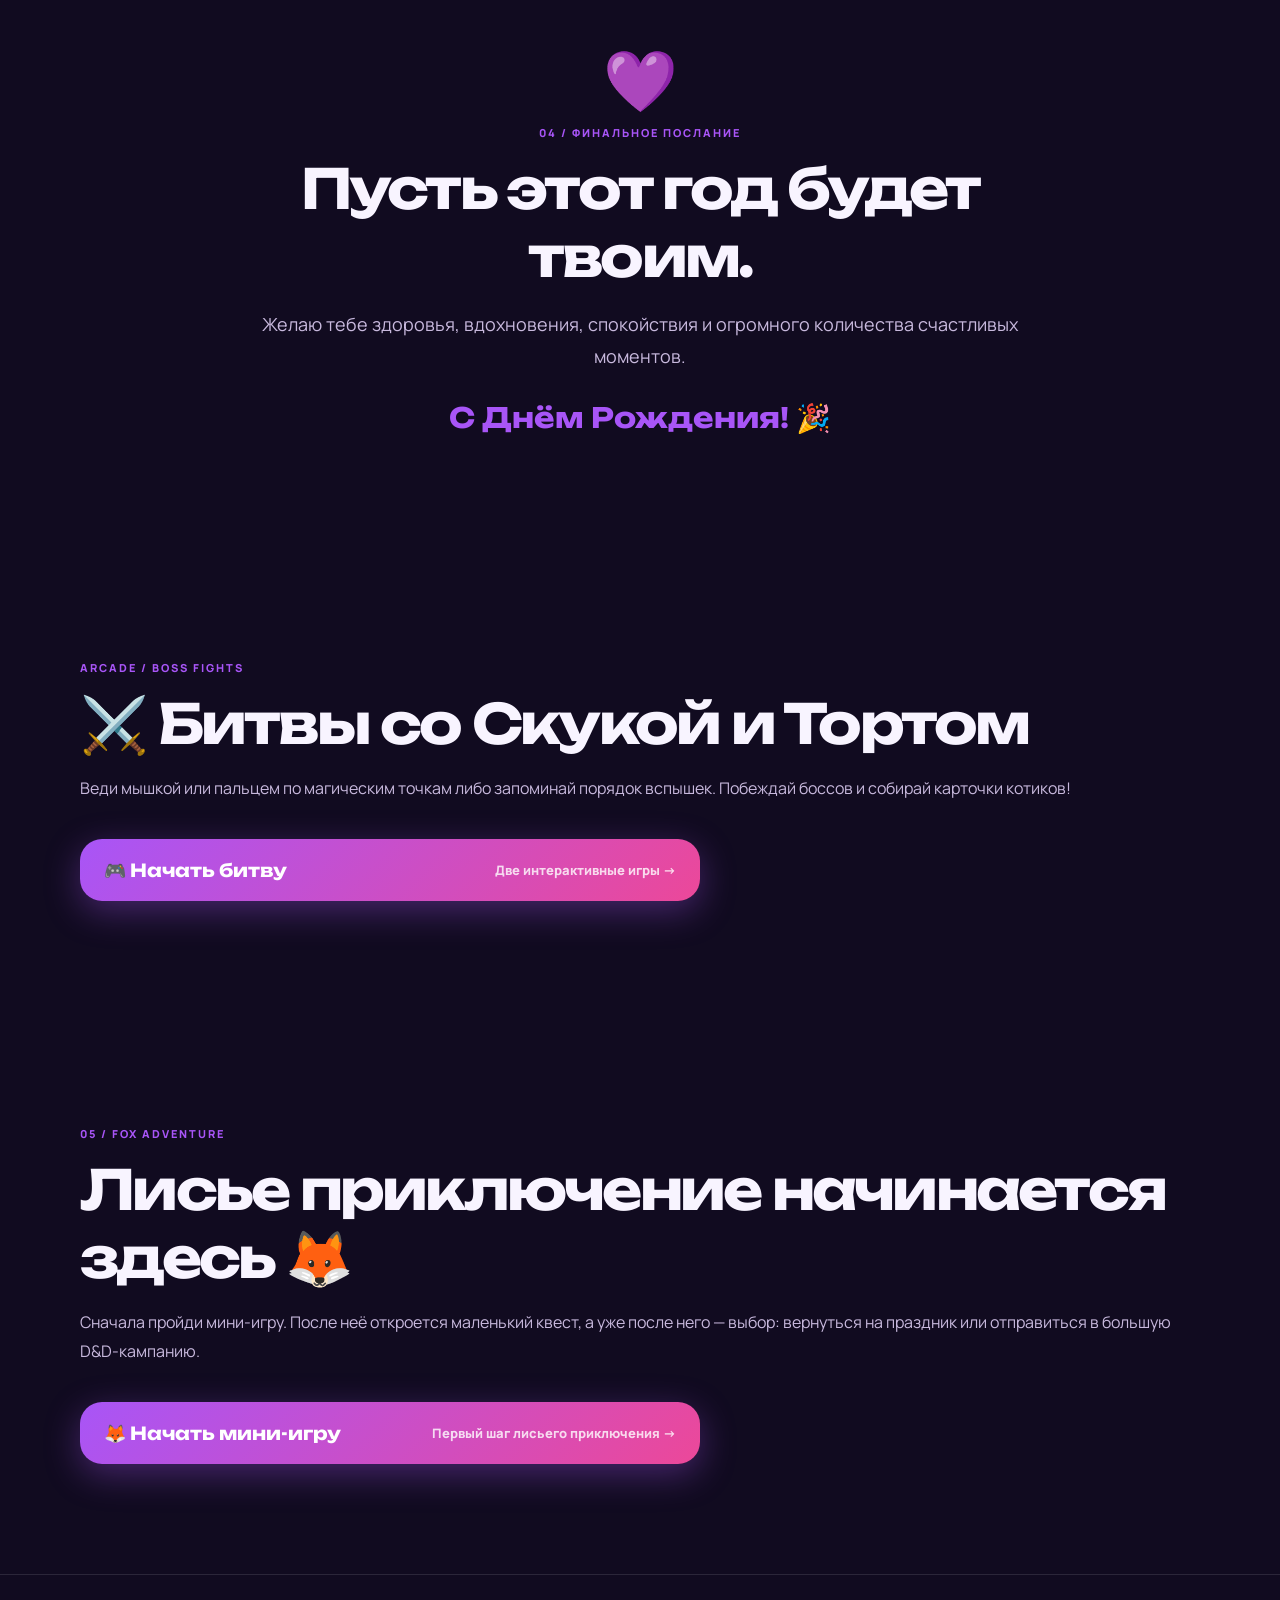
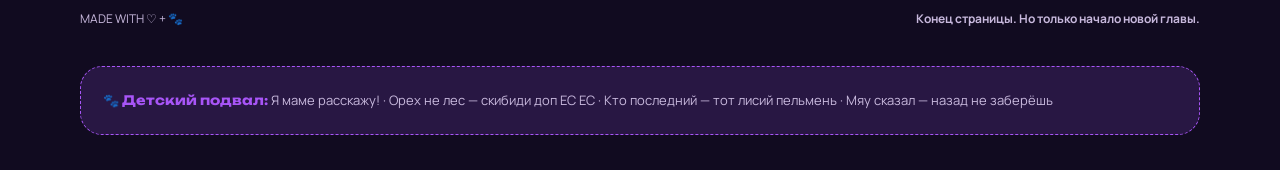
==== commit 60262283: "Replace fox room link with dedicated boss arena" ====
--- a/index.html
+++ b/index.html
@@ -7,7 +7,7 @@
 <section id="manga" class="section manga"><div class="sectionHead"><span>02 / MANGA MODE</span><h2>Новая глава разблокирована</h2></div><div class="comic"><div class="comicBig"><div class="sfx">ВАУ!!</div><div class="chapter">CHAPTER 01</div><h3>«День, когда у главной героини всё будет хорошо»</h3><p>В этой главе обязательны подарки, любимые люди, смех до слёз и ноль плохого настроения.</p></div></div></section>
 <section id="cat" class="section cat"><div class="catPhoto"><img src="assets/cat.webp" alt="Наша кошечка" class="realCat"><div class="catBubble">ГЛАДЬ МЕНЯ! ❤️</div></div><div class="catText"><span>03 / BOSS OF THE HOUSE</span><h2>Праздничное поздравление от кошечки</h2><p>«Мяу. В честь дня рождения разрешаю гладить меня особенно долго.»</p><button class="primary" id="petCat">Погладить кошечку 🐾 <b id="pets">0</b></button></div></section>
 <section class="section final"><div class="heart">💜</div><span>04 / ФИНАЛЬНОЕ ПОСЛАНИЕ</span><h2>Пусть этот год будет твоим.</h2><p>Желаю тебе здоровья, вдохновения, спокойствия и огромного количества счастливых моментов.</p><strong>С Днём Рождения! 🎉</strong></section>
-<section class="section questGate"><div class="sectionHead"><span>NEW / FOX ROOM</span><h2>🏡 Комната лисёнка и доска котиков</h2><p>Осматривай комнату, сражайся с боссами и собирай карточки для разблокировки котофотографий.</p></div><a class="adventureBtn primary" href="fox-room.html"><b>🐱 Открыть комнату лисёнка</b></a></section><section class="section questGate"><div class="sectionHead"><span>05 / FOX ADVENTURE</span><h2>Лисье приключение начинается здесь 🦊</h2><p>Сначала пройди мини-игру. После неё откроется маленький квест, а уже после него — выбор: вернуться на праздник или отправиться в большую D&D-кампанию.</p></div><a class="adventureBtn primary" href="mini-quest.html"><b>🦊 Начать мини-игру</b><span>Первый шаг лисьего приключения →</span></a></section></main>
+<section class="section questGate"><div class="sectionHead"><span>ARCADE / BOSS FIGHTS</span><h2>⚔️ Битвы со Скукой и Тортом</h2><p>Веди мышкой или пальцем по магическим точкам либо запоминай порядок вспышек. Побеждай боссов и собирай карточки котиков!</p></div><a class="adventureBtn primary" href="boss-arena.html"><b>🎮 Начать битву</b><span>Две интерактивные игры →</span></a></section><section class="section questGate"><div class="sectionHead"><span>05 / FOX ADVENTURE</span><h2>Лисье приключение начинается здесь 🦊</h2><p>Сначала пройди мини-игру. После неё откроется маленький квест, а уже после него — выбор: вернуться на праздник или отправиться в большую D&D-кампанию.</p></div><a class="adventureBtn primary" href="mini-quest.html"><b>🦊 Начать мини-игру</b><span>Первый шаг лисьего приключения →</span></a></section></main>
 <footer><span>MADE WITH ♡ + 🐾</span><b>Конец страницы. Но только начало новой главы.</b><div class="footerJokes"><b>🐾 Детский подвал:</b> Я маме расскажу! · Орех не лес — скибиди доп ЕС ЕС · Кто последний — тот лисий пельмень · Мяу сказал — назад не заберёшь</div></footer>
 <div class="modal" id="gift"><div class="giftbox"><button id="closeGift">×</button><div class="giftEmoji">🎁</div><h2>Ты сегодня официально легенда дня ✨</h2><button class="primary" id="boom">Забрать бонус 💜</button></div></div>
 <div class="egg egg1" data-egg="Лапка в углу">🐾</div><div class="egg egg2" data-egg="Звёздная пыль">✦</div><div class="egg egg3" data-egg="Лисий хвост">🦊</div><div id="secretPanel"><div class="secretCard"><button id="closeSecrets">×</button><small>🦊 FOX SECRET ARCHIVE</small><h2>🥚 Лисьи пасхалки</h2><p><b id="eggCount">0</b> / 15 найдено</p><p class="eggIntro">Каждая пасхалка — маленький секрет страницы. Найденные показывают своё название и описание. Наведи или нажми на выполненную, чтобы узнать, что нужно было сделать.</p><div id="eggList"></div><button class="ghost" id="hintBtn">💡 Дать подсказку</button><p id="hintText"></p></div></div><div id="eggGuide" class="modal"><div class="giftbox eggGuideBox"><button id="closeEggGuide">×</button><div class="giftEmoji">🗝️</div><h2>Карта пасхалок</h2><p>Здесь можно посмотреть названия всех секретов. Способ получения скрыт, пока пасхалка не выполнена.</p><div id="eggGuideList"></div></div></div><div id="toast">🐾 Кошечка довольна!</div><script src="script.js"></script><script src="theme-icons.js"></script></body></html>
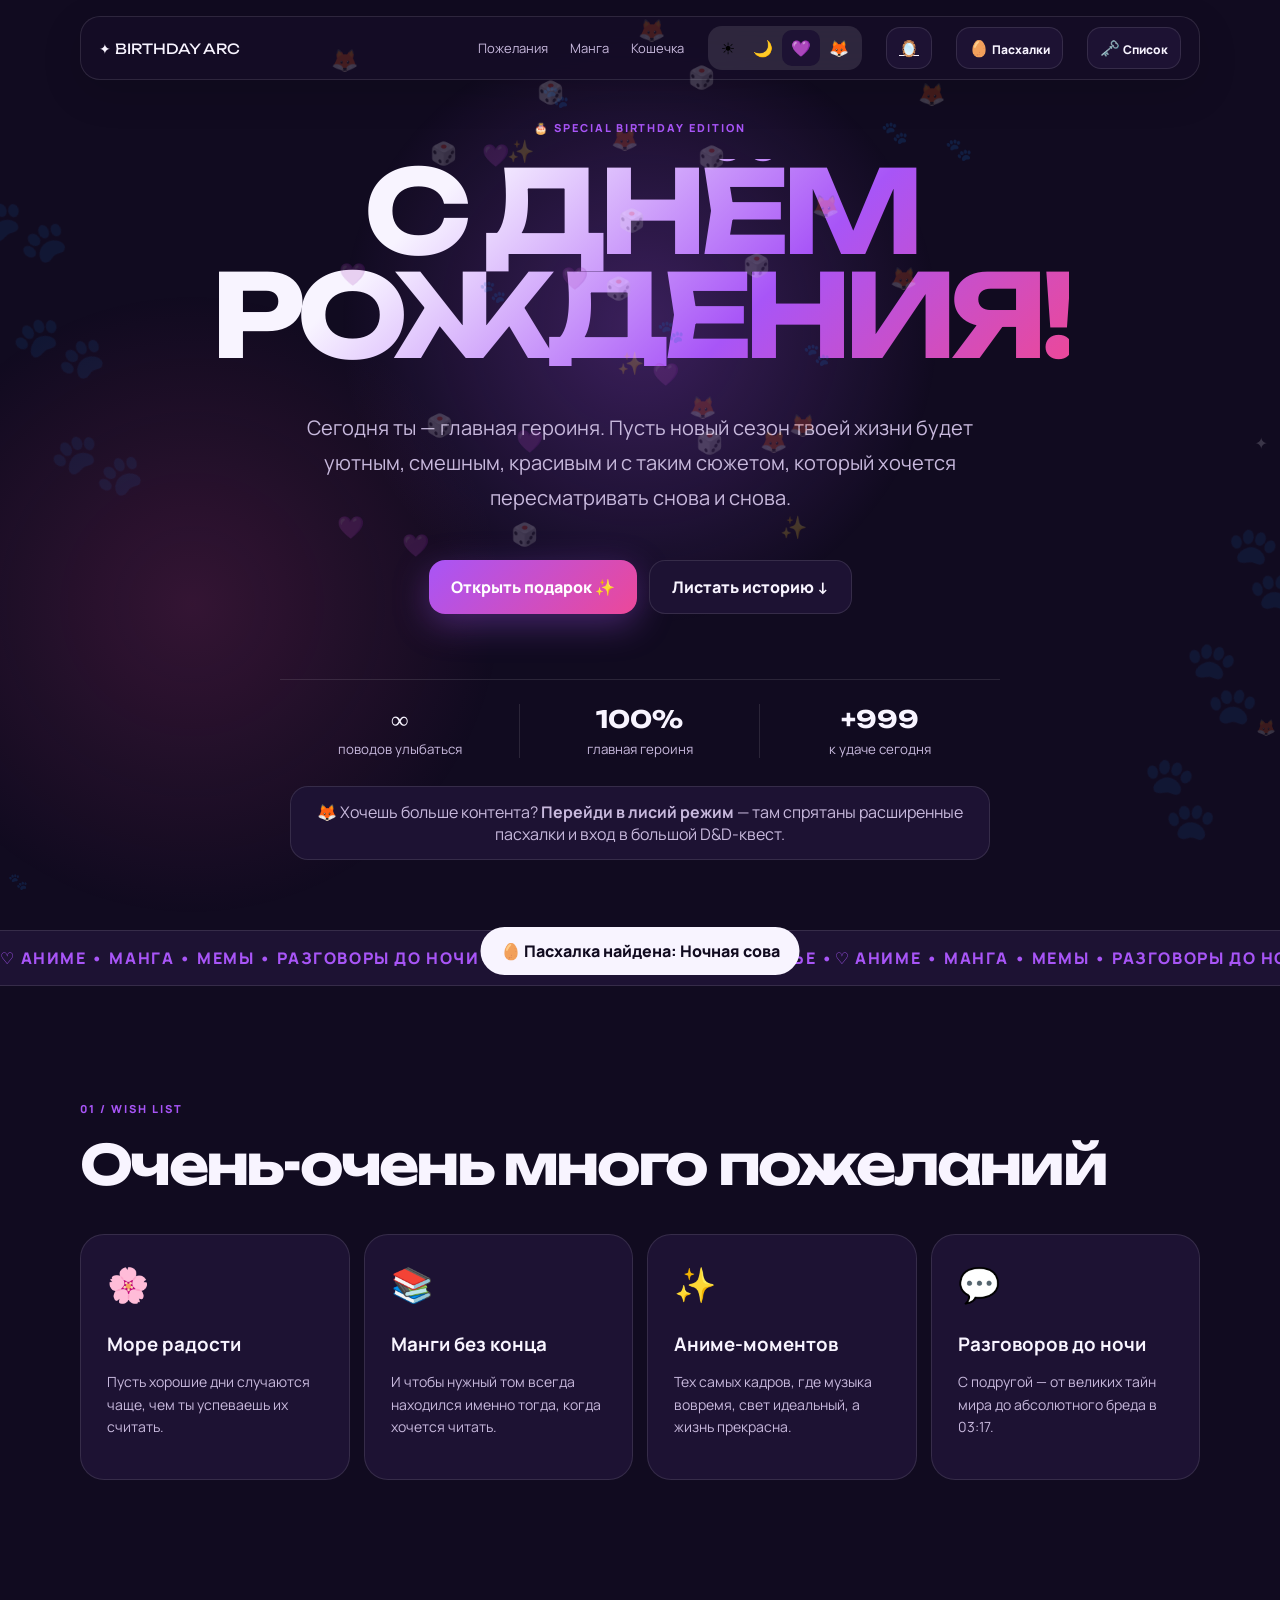
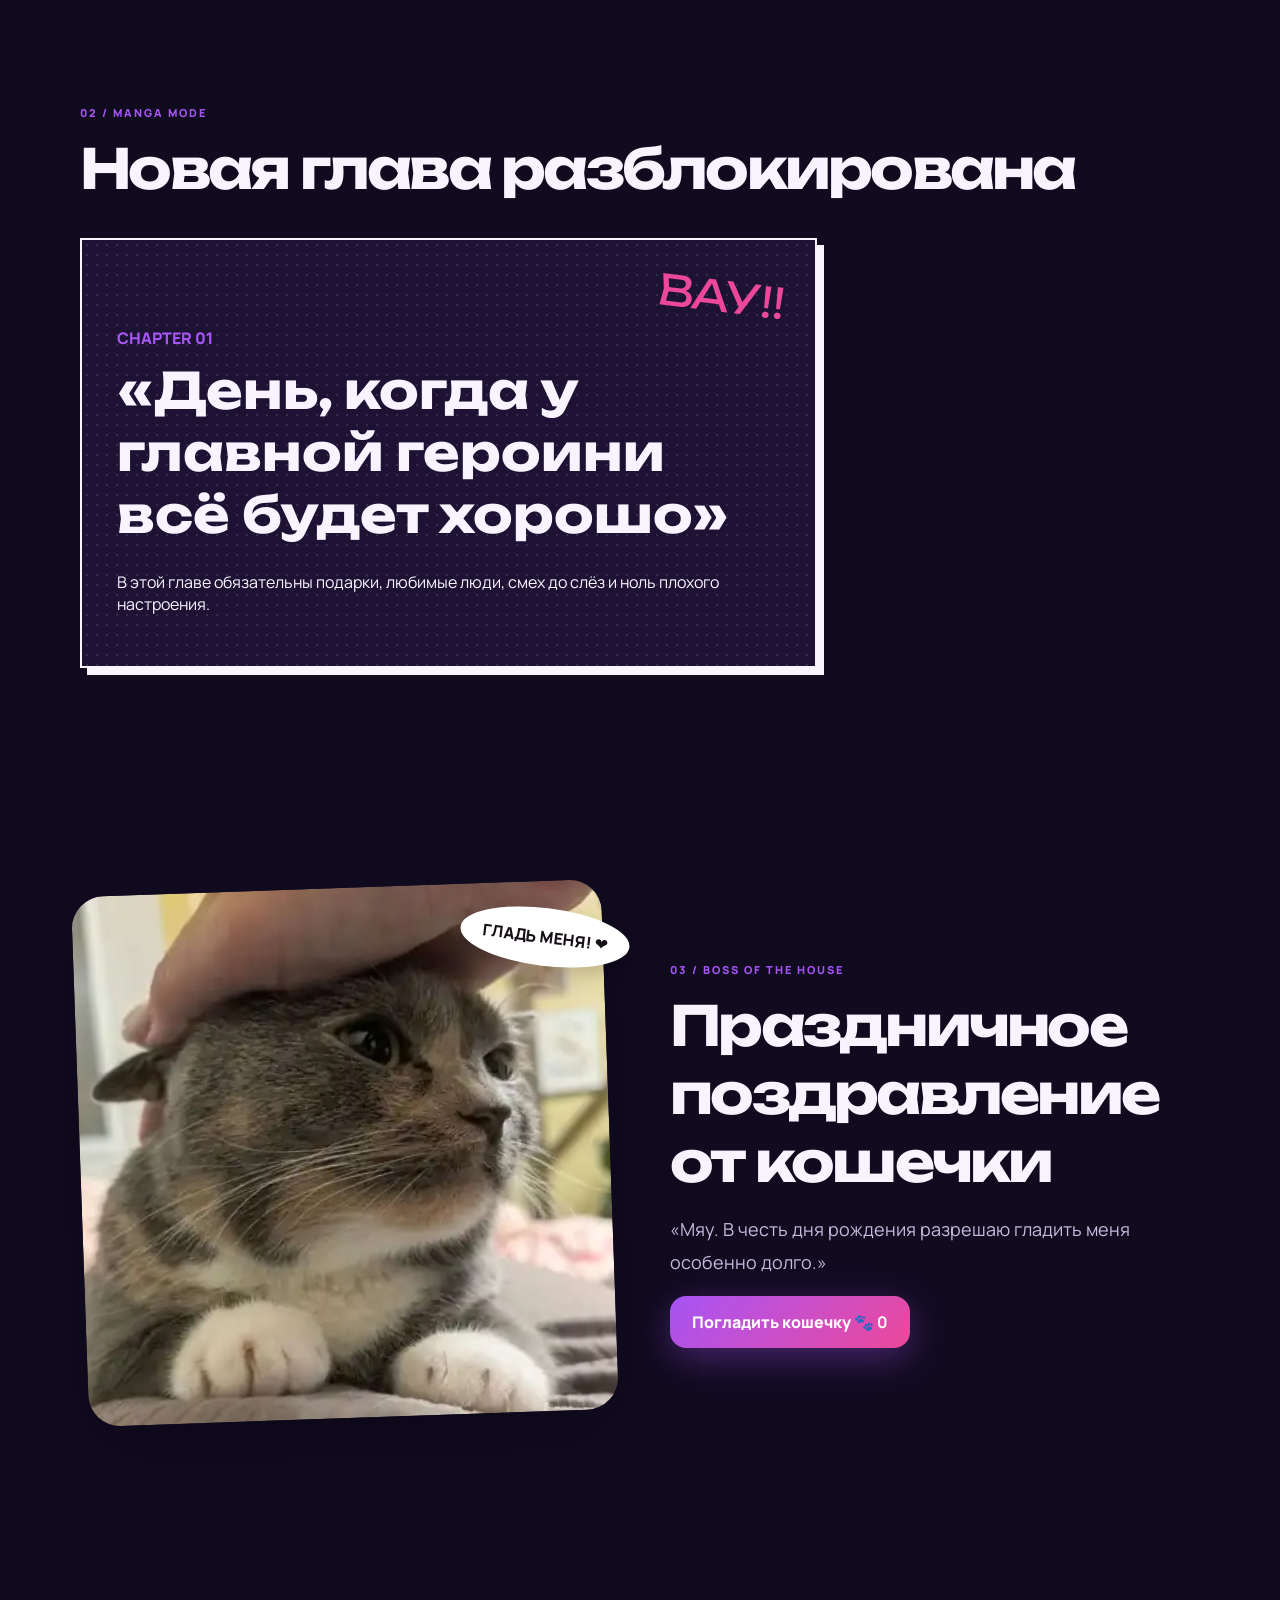
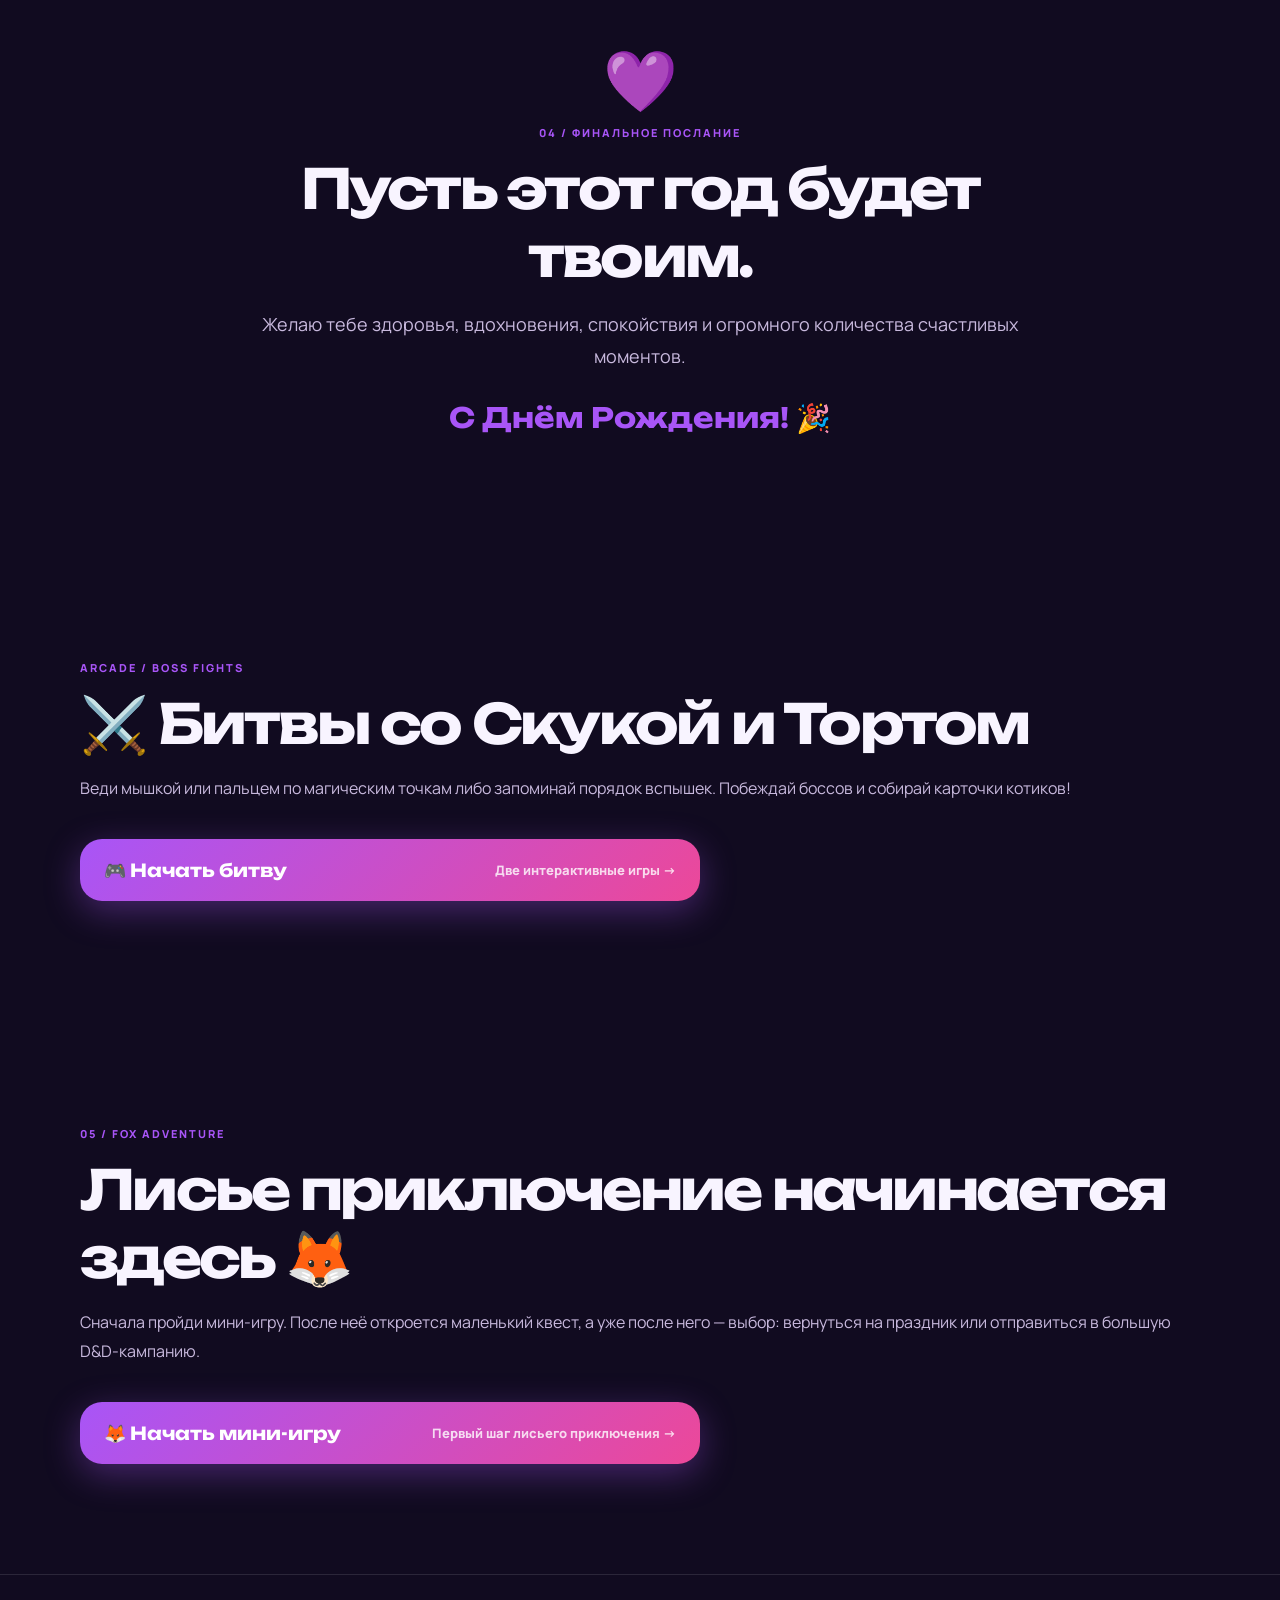
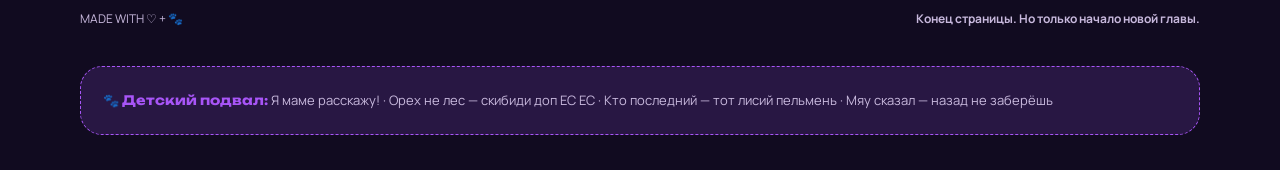
==== commit c37ebcb0: "Replace fox-mode notice with unexplored destinations map" ====
--- a/index.html
+++ b/index.html
@@ -2,7 +2,7 @@
 <div id="preloader"><div class="loaderCat">🐾</div><b>Загружаем праздничную главу…</b></div><canvas id="fx"></canvas>
 <nav class="topbar"><a class="brand" href="#home">✦ BIRTHDAY ARC</a><div class="navlinks"><a href="#wishes">Пожелания</a><a href="#manga">Манга</a><a href="#cat">Кошечка</a></div><div class="theme-switcher"><button class="tip" data-tip="Светлая" data-theme="light">☀️</button><button class="tip" data-tip="Тёмная" data-theme="dark">🌙</button><button class="tip active" data-tip="Фиолетовая" data-theme="purple">💜</button><button class="tip" data-tip="Лиса" data-theme="fox">🦊</button></div><a class="secret-nav tip" data-tip="Зазеркалье" href="mirror.html">🪞</a><button class="secret-nav tip" data-tip="Пасхалки" id="secretMenuBtn">🥚 <span>Пасхалки</span></button><button class="secret-nav tip" data-tip="Все пасхалки" id="eggGuideBtn">🗝️ <span>Список</span></button></nav>
 <div class="pawTrail pawTrailLeft" aria-hidden="true">🐾<br>🐾<br>🐾</div><div class="pawTrail pawTrailRight" aria-hidden="true">🐾<br>🐾<br>🐾</div><main><header class="hero" id="home"><div class="badge">🎂 SPECIAL BIRTHDAY EDITION</div><h1>С ДНЁМ<br><span>РОЖДЕНИЯ!</span></h1><p class="lead">Сегодня ты — главная героиня. Пусть новый сезон твоей жизни будет уютным, смешным, красивым и с таким сюжетом, который хочется пересматривать снова и снова.</p><div class="heroBtns"><button class="primary" id="openGift">Открыть подарок ✨</button><a class="ghost" href="#wishes">Листать историю ↓</a></div><div class="stats"><div><b>∞</b><small>поводов улыбаться</small></div><div><b>100%</b><small>главная героиня</small></div><div><b>+999</b><small>к удаче сегодня</small></div></div><div class="foxInvite" id="foxInvite">🦊 Хочешь больше контента? <b>Перейди в лисий режим</b> — там спрятаны расширенные пасхалки и вход в большой D&D-квест.</div></header>
-<section class="ticker"><div><span>♡ АНИМЕ • МАНГА • МЕМЫ • РАЗГОВОРЫ ДО НОЧИ • КОШЕЧКА • ПОДАРКИ • СЧАСТЬЕ • </span><span>♡ АНИМЕ • МАНГА • МЕМЫ • РАЗГОВОРЫ ДО НОЧИ • КОШЕЧКА • ПОДАРКИ • СЧАСТЬЕ • </span></div></section>
+<style>body[data-theme="fox"] #foxInvite{display:none}#foxNavigator{display:none;max-width:820px;margin:30px auto 0}body[data-theme="fox"] #foxNavigator{display:block}.foxMapButton{border:1px solid #ffcf8b;background:linear-gradient(120deg,#ac5522,#efae56);color:#28140b;font-weight:900;border-radius:20px;padding:18px 26px;box-shadow:0 9px 28px #e4814855;font-size:clamp(16px,2.4vw,22px);cursor:pointer}.foxRouteMenu{margin-top:14px;border:1px solid #ffb87977;background:#2b180eea;border-radius:18px;padding:18px;color:#ffe6cf;box-shadow:0 10px 30px #0006}.foxRouteMenu[hidden]{display:none}.foxRouteGrid{display:grid;grid-template-columns:repeat(auto-fit,minmax(180px,1fr));gap:10px}.foxRouteGrid a{display:block;text-decoration:none;color:#fff2e5;background:#64351d;padding:13px;border-radius:12px;border:1px solid #ffb66c66}.foxRouteGrid a:hover{background:#91512b}.foxRouteMenu p{color:#ffdda9}</style><div id="foxNavigator"><button class="foxMapButton" id="foxMapBtn" type="button" aria-expanded="false" aria-controls="foxRouteMenu">🗺️ Куда ещё не заглядывали? <span id="foxUnvisitedCount"></span></button><div class="foxRouteMenu" id="foxRouteMenu" hidden><h3>🐾 Неисследованные места</h3><p>Выбирай путь — карта запоминает посещённые разделы на этом устройстве.</p><div id="foxRouteGrid" class="foxRouteGrid"></div></div></div><section class="ticker"><div><span>♡ АНИМЕ • МАНГА • МЕМЫ • РАЗГОВОРЫ ДО НОЧИ • КОШЕЧКА • ПОДАРКИ • СЧАСТЬЕ • </span><span>♡ АНИМЕ • МАНГА • МЕМЫ • РАЗГОВОРЫ ДО НОЧИ • КОШЕЧКА • ПОДАРКИ • СЧАСТЬЕ • </span></div></section>
 <section id="wishes" class="section"><div class="sectionHead"><span>01 / WISH LIST</span><h2>Очень-очень много пожеланий</h2></div><div class="cards"><article><i>🌸</i><h3>Море радости</h3><p>Пусть хорошие дни случаются чаще, чем ты успеваешь их считать.</p></article><article><i>📚</i><h3>Манги без конца</h3><p>И чтобы нужный том всегда находился именно тогда, когда хочется читать.</p></article><article><i>✨</i><h3>Аниме-моментов</h3><p>Тех самых кадров, где музыка вовремя, свет идеальный, а жизнь прекрасна.</p></article><article><i>💬</i><h3>Разговоров до ночи</h3><p>С подругой — от великих тайн мира до абсолютного бреда в 03:17.</p></article></div></section>
 <section id="manga" class="section manga"><div class="sectionHead"><span>02 / MANGA MODE</span><h2>Новая глава разблокирована</h2></div><div class="comic"><div class="comicBig"><div class="sfx">ВАУ!!</div><div class="chapter">CHAPTER 01</div><h3>«День, когда у главной героини всё будет хорошо»</h3><p>В этой главе обязательны подарки, любимые люди, смех до слёз и ноль плохого настроения.</p></div></div></section>
 <section id="cat" class="section cat"><div class="catPhoto"><img src="assets/cat.webp" alt="Наша кошечка" class="realCat"><div class="catBubble">ГЛАДЬ МЕНЯ! ❤️</div></div><div class="catText"><span>03 / BOSS OF THE HOUSE</span><h2>Праздничное поздравление от кошечки</h2><p>«Мяу. В честь дня рождения разрешаю гладить меня особенно долго.»</p><button class="primary" id="petCat">Погладить кошечку 🐾 <b id="pets">0</b></button></div></section>
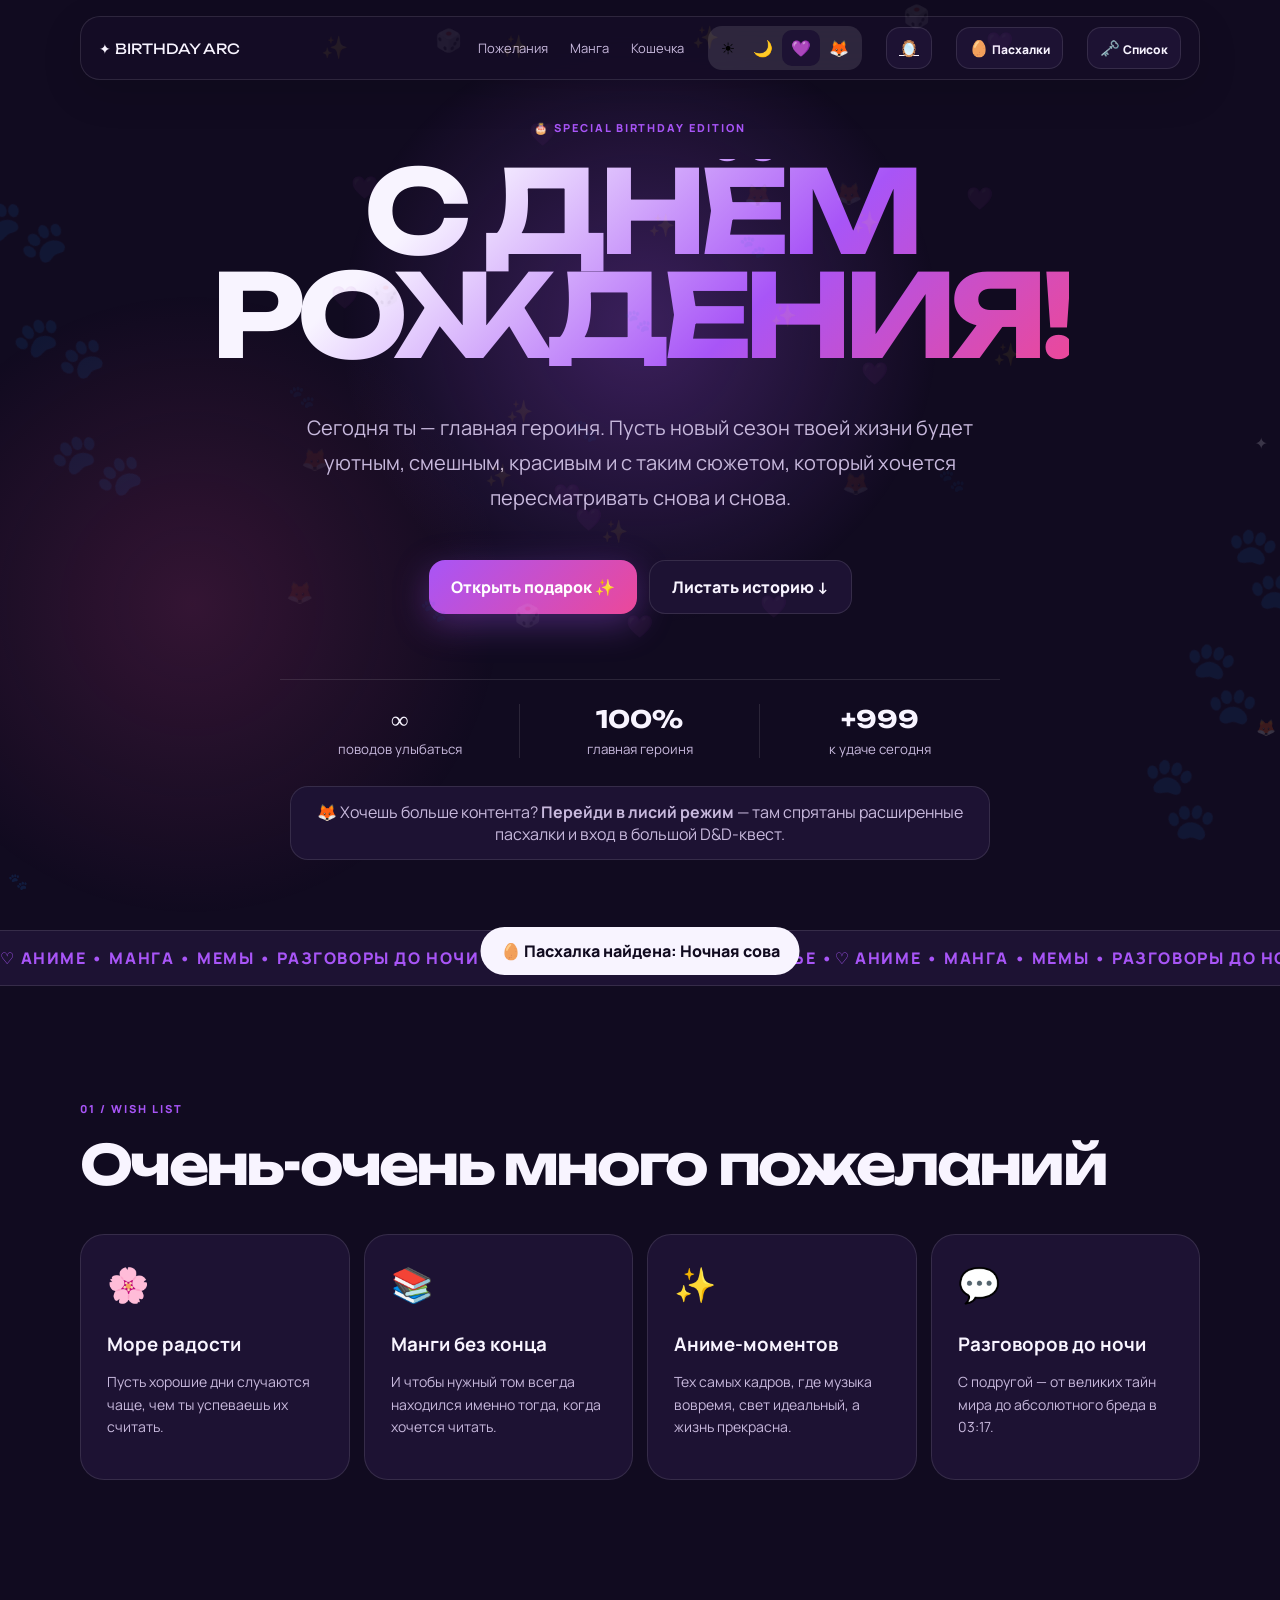
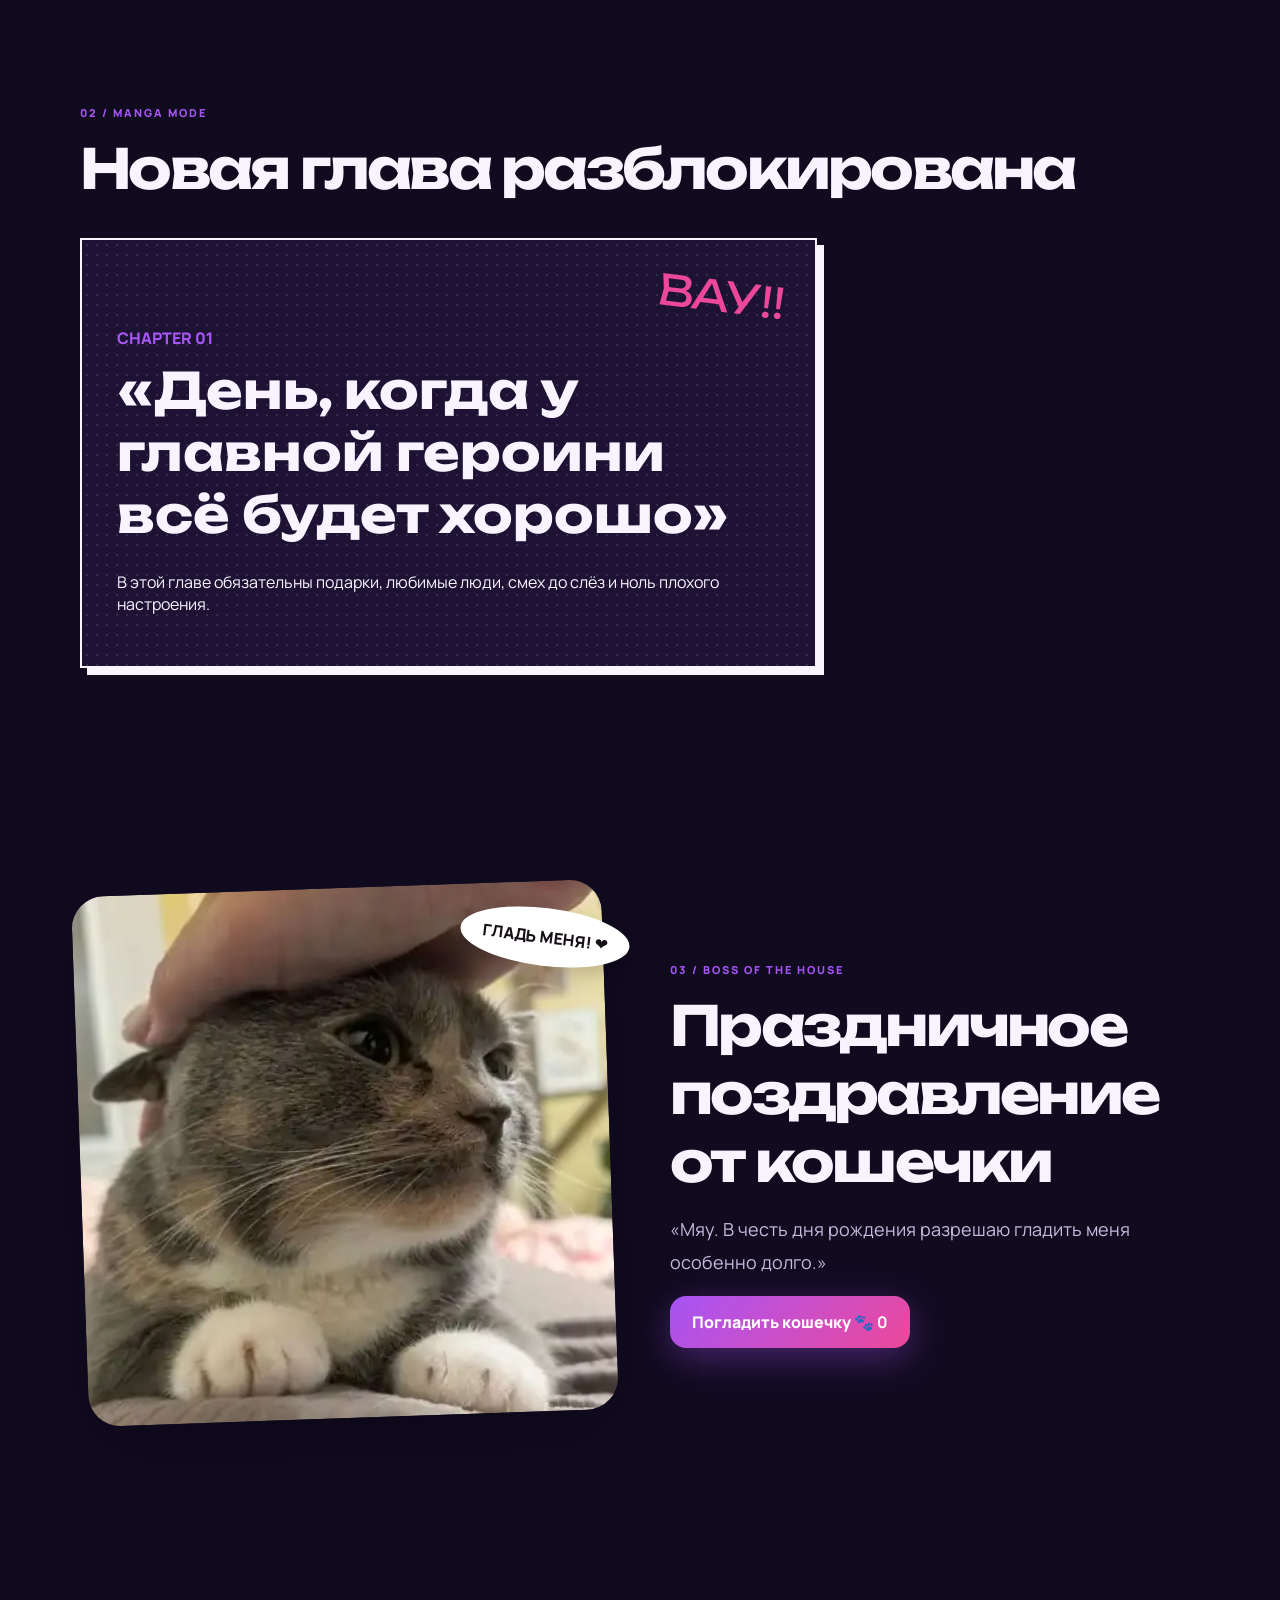
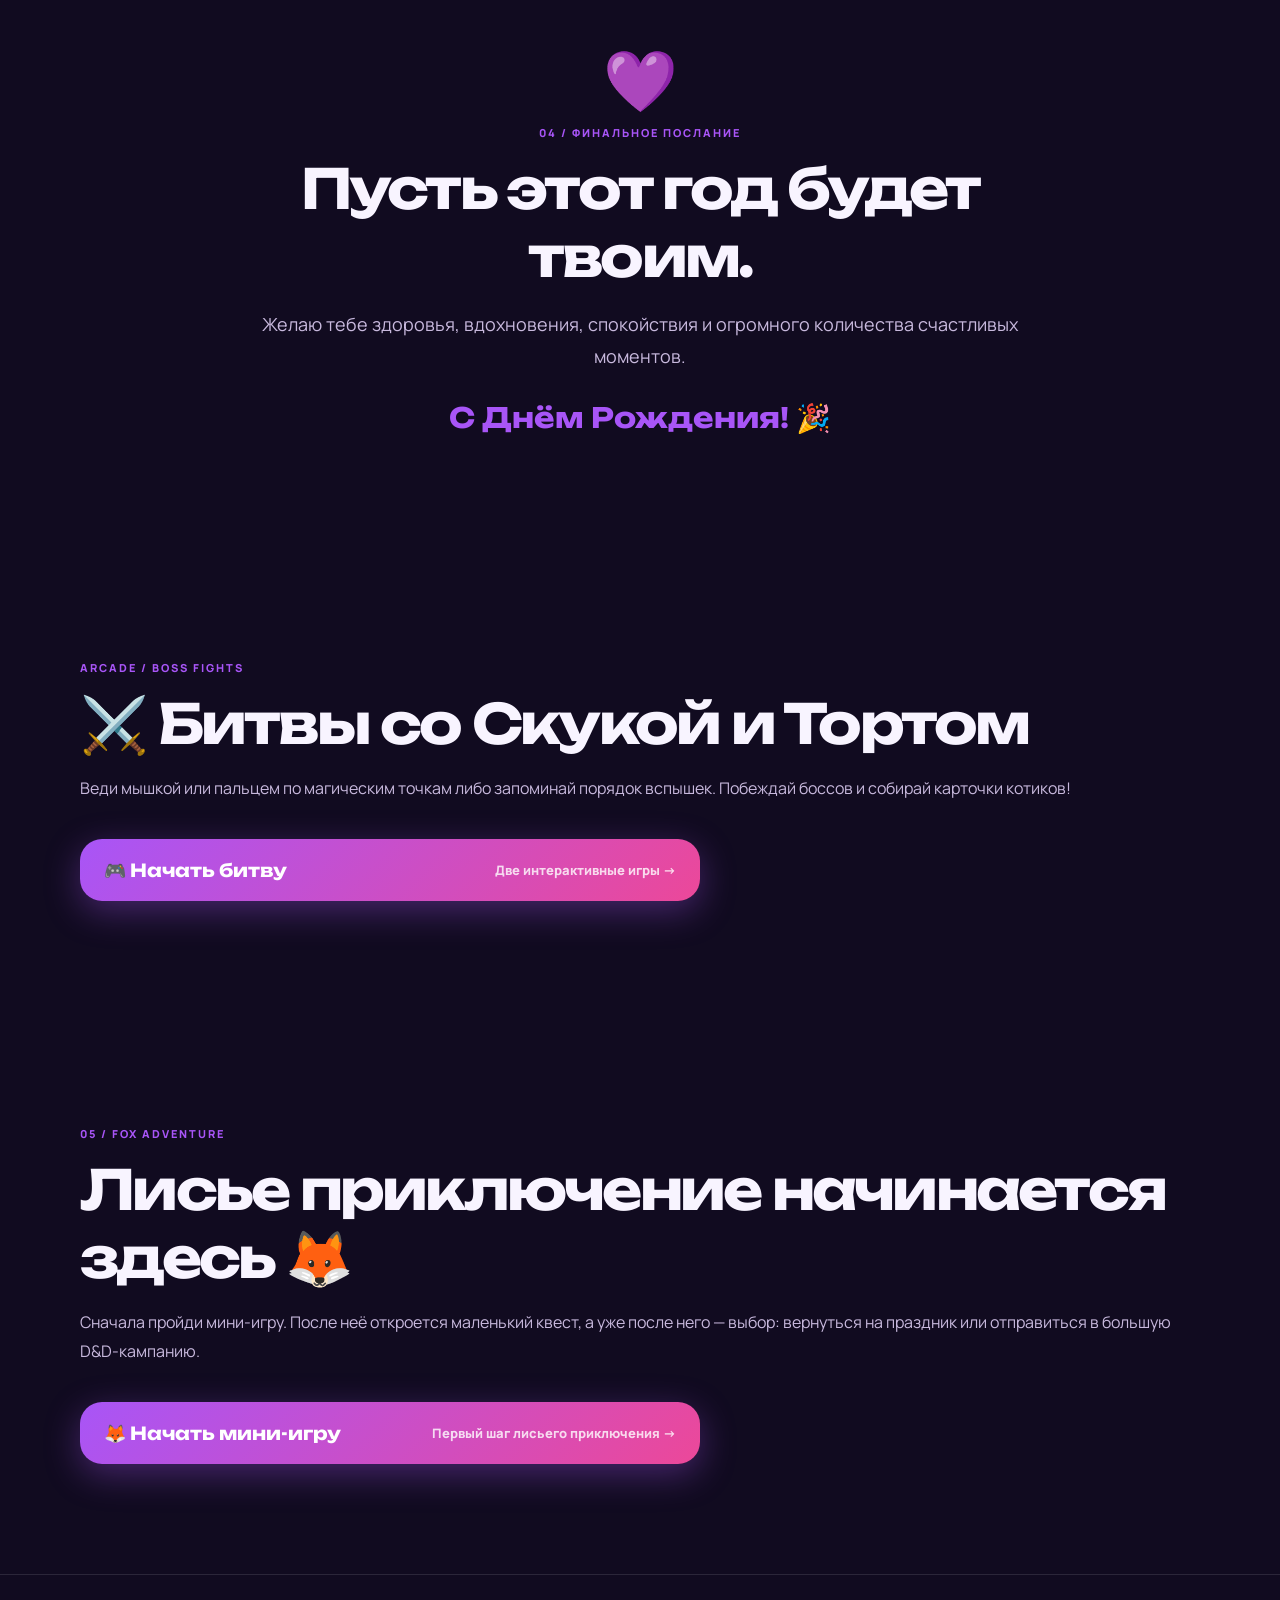
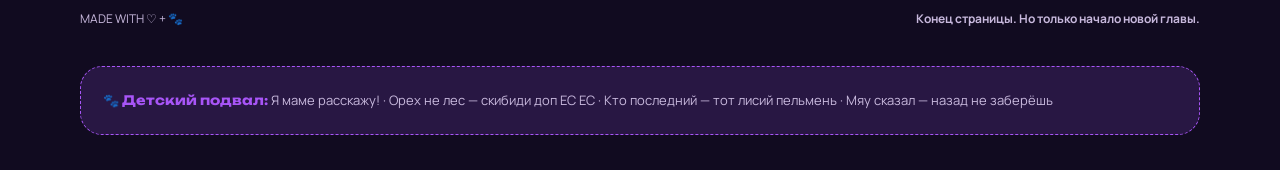
==== commit 3649afaf: "Refresh script cache for fixed fox exploration map" ====
--- a/index.html
+++ b/index.html
@@ -10,4 +10,4 @@
 <section class="section questGate"><div class="sectionHead"><span>ARCADE / BOSS FIGHTS</span><h2>⚔️ Битвы со Скукой и Тортом</h2><p>Веди мышкой или пальцем по магическим точкам либо запоминай порядок вспышек. Побеждай боссов и собирай карточки котиков!</p></div><a class="adventureBtn primary" href="boss-arena.html"><b>🎮 Начать битву</b><span>Две интерактивные игры →</span></a></section><section class="section questGate"><div class="sectionHead"><span>05 / FOX ADVENTURE</span><h2>Лисье приключение начинается здесь 🦊</h2><p>Сначала пройди мини-игру. После неё откроется маленький квест, а уже после него — выбор: вернуться на праздник или отправиться в большую D&D-кампанию.</p></div><a class="adventureBtn primary" href="mini-quest.html"><b>🦊 Начать мини-игру</b><span>Первый шаг лисьего приключения →</span></a></section></main>
 <footer><span>MADE WITH ♡ + 🐾</span><b>Конец страницы. Но только начало новой главы.</b><div class="footerJokes"><b>🐾 Детский подвал:</b> Я маме расскажу! · Орех не лес — скибиди доп ЕС ЕС · Кто последний — тот лисий пельмень · Мяу сказал — назад не заберёшь</div></footer>
 <div class="modal" id="gift"><div class="giftbox"><button id="closeGift">×</button><div class="giftEmoji">🎁</div><h2>Ты сегодня официально легенда дня ✨</h2><button class="primary" id="boom">Забрать бонус 💜</button></div></div>
-<div class="egg egg1" data-egg="Лапка в углу">🐾</div><div class="egg egg2" data-egg="Звёздная пыль">✦</div><div class="egg egg3" data-egg="Лисий хвост">🦊</div><div id="secretPanel"><div class="secretCard"><button id="closeSecrets">×</button><small>🦊 FOX SECRET ARCHIVE</small><h2>🥚 Лисьи пасхалки</h2><p><b id="eggCount">0</b> / 15 найдено</p><p class="eggIntro">Каждая пасхалка — маленький секрет страницы. Найденные показывают своё название и описание. Наведи или нажми на выполненную, чтобы узнать, что нужно было сделать.</p><div id="eggList"></div><button class="ghost" id="hintBtn">💡 Дать подсказку</button><p id="hintText"></p></div></div><div id="eggGuide" class="modal"><div class="giftbox eggGuideBox"><button id="closeEggGuide">×</button><div class="giftEmoji">🗝️</div><h2>Карта пасхалок</h2><p>Здесь можно посмотреть названия всех секретов. Способ получения скрыт, пока пасхалка не выполнена.</p><div id="eggGuideList"></div></div></div><div id="toast">🐾 Кошечка довольна!</div><script src="script.js"></script><script src="theme-icons.js"></script></body></html>+<div class="egg egg1" data-egg="Лапка в углу">🐾</div><div class="egg egg2" data-egg="Звёздная пыль">✦</div><div class="egg egg3" data-egg="Лисий хвост">🦊</div><div id="secretPanel"><div class="secretCard"><button id="closeSecrets">×</button><small>🦊 FOX SECRET ARCHIVE</small><h2>🥚 Лисьи пасхалки</h2><p><b id="eggCount">0</b> / 15 найдено</p><p class="eggIntro">Каждая пасхалка — маленький секрет страницы. Найденные показывают своё название и описание. Наведи или нажми на выполненную, чтобы узнать, что нужно было сделать.</p><div id="eggList"></div><button class="ghost" id="hintBtn">💡 Дать подсказку</button><p id="hintText"></p></div></div><div id="eggGuide" class="modal"><div class="giftbox eggGuideBox"><button id="closeEggGuide">×</button><div class="giftEmoji">🗝️</div><h2>Карта пасхалок</h2><p>Здесь можно посмотреть названия всех секретов. Способ получения скрыт, пока пасхалка не выполнена.</p><div id="eggGuideList"></div></div></div><div id="toast">🐾 Кошечка довольна!</div><script src="script.js?v=foxmap-fix2"></script><script src="theme-icons.js"></script></body></html>
--- a/style.css
+++ b/style.css
@@ -56,3 +56,76 @@
 
 /* Paw trail background */
 .pawTrail{position:fixed;z-index:0;pointer-events:none;opacity:.12;font-size:72px;line-height:1.7;filter:drop-shadow(0 4px 10px #0003);transform:rotate(-18deg);user-select:none}.pawTrailLeft{left:1vw;top:18vh}.pawTrailRight{right:1vw;bottom:4vh;transform:rotate(20deg)}body[data-theme=fox] .pawTrail{color:#ff8a24;opacity:.28;font-size:0}body[data-theme=fox] .pawTrail::before{content:"🦊  🐾  🦊  🐾  🦊";font-size:64px;display:block;writing-mode:vertical-rl;letter-spacing:18px} @media(max-width:650px){.pawTrail{font-size:46px;opacity:.09}.pawTrailLeft{left:-14px}.pawTrailRight{right:-14px}body[data-theme=fox] .pawTrail::before{font-size:42px}}
+
+/* Mobile polish 2026 */
+@media(max-width:760px){
+ html,body{max-width:100%;overflow-x:clip}
+ .topbar{display:flex;flex-wrap:wrap;gap:9px;padding:12px max(12px,env(safe-area-inset-right))!important;justify-content:center;align-items:center}
+ .topbar .brand{margin-right:auto;font-size:clamp(12px,3.5vw,17px)}
+ .topbar .navlinks{order:4;width:100%;display:flex;justify-content:center;flex-wrap:wrap;gap:6px}
+ .topbar .navlinks a{font-size:12px;padding:9px}
+ .topbar .theme-switcher{display:flex;gap:4px;flex-shrink:0}
+ .topbar .theme-switcher button{min-width:37px;min-height:39px;padding:7px!important}
+ .topbar .secret-nav{min-width:40px;min-height:40px;display:inline-flex;align-items:center;justify-content:center}
+ .topbar .secret-nav span{display:none}
+ .hero{padding:44px 16px 38px!important;min-height:auto!important}
+ .hero h1{font-size:clamp(38px,10vw,65px)!important;line-height:1.12;overflow-wrap:anywhere}
+ .hero .lead{font-size:clamp(15px,4vw,18px);line-height:1.65}
+ .heroBtns{display:flex;flex-wrap:wrap;gap:12px;justify-content:center}
+ .heroBtns>*{flex:1 1 190px;text-align:center}
+ .stats{display:grid!important;grid-template-columns:repeat(3,minmax(0,1fr));gap:7px;width:100%}
+ .stats>div{min-width:0;padding:9px 5px!important}
+ .stats b{font-size:clamp(22px,7vw,35px)!important}
+ .stats small{font-size:clamp(9px,2.6vw,12px)!important;overflow-wrap:anywhere}
+ .section{padding:32px 14px!important;margin:0 auto}
+ .section h2{font-size:clamp(24px,7vw,36px)!important;line-height:1.18;overflow-wrap:anywhere}
+ .cards,.catGallery,.stickerWall{gap:12px!important}
+ .cards{grid-template-columns:repeat(auto-fit,minmax(min(100%,245px),1fr))!important}
+ .cat{display:grid!important;grid-template-columns:1fr!important}
+ .catPhoto,.catText{min-width:0;width:100%}
+ .catPhoto img{max-width:100%;height:auto}
+ .questGate .adventureBtn{width:100%;max-width:100%;white-space:normal;text-align:center}
+ .modal .giftbox,.secretCard{max-width:calc(100vw - 24px);max-height:88dvh;overflow-y:auto;overscroll-behavior:contain}
+ button,a{touch-action:manipulation}
+ #foxNavigator{margin:18px 10px}
+ #foxMapBtn{width:100%;max-width:100%}
+ .foxRouteGrid{grid-template-columns:1fr!important}
+}
+@media(max-width:410px){
+ .topbar .navlinks a{font-size:11px}
+ .topbar .theme-switcher button{min-width:34px;padding:6px!important}
+ .topbar .brand{width:100%;text-align:center}
+ .stats{gap:3px}
+ .section{padding-left:10px!important;padding-right:10px!important}
+}
+@media(prefers-reduced-motion:reduce){html{scroll-behavior:auto!important}}
+
+/* Compact phone layout: prevent fixed navbar / CTA flex stretching */
+@media(max-width:760px){
+ .topbar{
+  position:relative!important;top:auto!important;left:auto!important;transform:none!important;
+  width:calc(100% - 20px)!important;height:auto!important;min-height:0!important;
+  margin:10px auto 0!important;padding:10px!important;gap:7px!important;
+  display:grid!important;grid-template-columns:minmax(0,1fr) auto!important;
+  justify-content:initial!important;align-items:center!important;
+ }
+ .topbar .brand{grid-column:1!important;grid-row:1!important;width:auto!important;min-width:0;max-width:none!important;margin:0!important;text-align:left!important;font-size:clamp(11px,3vw,15px)!important;line-height:1.25}
+ .topbar .theme-switcher{grid-column:2!important;grid-row:1!important;min-width:0!important;gap:1px!important;padding:2px!important;justify-self:end}
+ .topbar .theme-switcher button{min-width:30px!important;width:34px!important;height:36px!important;min-height:36px!important;padding:4px!important;font-size:18px}
+ .topbar>.secret-nav{grid-row:2!important;min-width:37px!important;width:auto!important;height:38px!important;min-height:38px!important;padding:7px!important}
+ .topbar>.secret-nav:nth-of-type(1){grid-column:1!important;justify-self:start}
+ .topbar .navlinks{grid-column:1/-1!important;grid-row:3!important;width:100%!important;order:unset!important;margin:0!important;padding:2px 0!important;gap:5px!important;justify-content:space-around!important}
+ .topbar .navlinks a{padding:6px 5px!important;font-size:12px!important}
+ .hero{min-height:0!important;padding:26px 15px 24px!important;justify-content:flex-start!important;gap:10px}
+ .hero .badge{margin:0!important}
+ .hero h1{margin:12px 0!important;font-size:clamp(32px,9vw,56px)!important}
+ .hero .lead{margin:8px auto 14px!important;line-height:1.5!important;font-size:clamp(14px,3.6vw,17px)!important}
+ .heroBtns{display:flex!important;flex-direction:row!important;flex-wrap:wrap!important;align-items:center!important;justify-content:center!important;gap:9px!important;width:100%!important;margin:10px auto!important}
+ .heroBtns>*{flex:1 1 145px!important;align-self:auto!important;display:inline-flex!important;align-items:center!important;justify-content:center!important;width:auto!important;min-height:46px!important;height:auto!important;max-height:76px!important;margin:0!important;padding:12px 10px!important;line-height:1.25!important;font-size:clamp(12px,3.3vw,15px)!important}
+ .hero .stats{margin-top:14px!important}
+ .foxInvite{margin-top:14px!important}
+}
+@media(max-width:380px){
+ .topbar .theme-switcher button{width:30px!important;min-width:28px!important}
+ .heroBtns>*{flex-basis:100%!important}
+}
